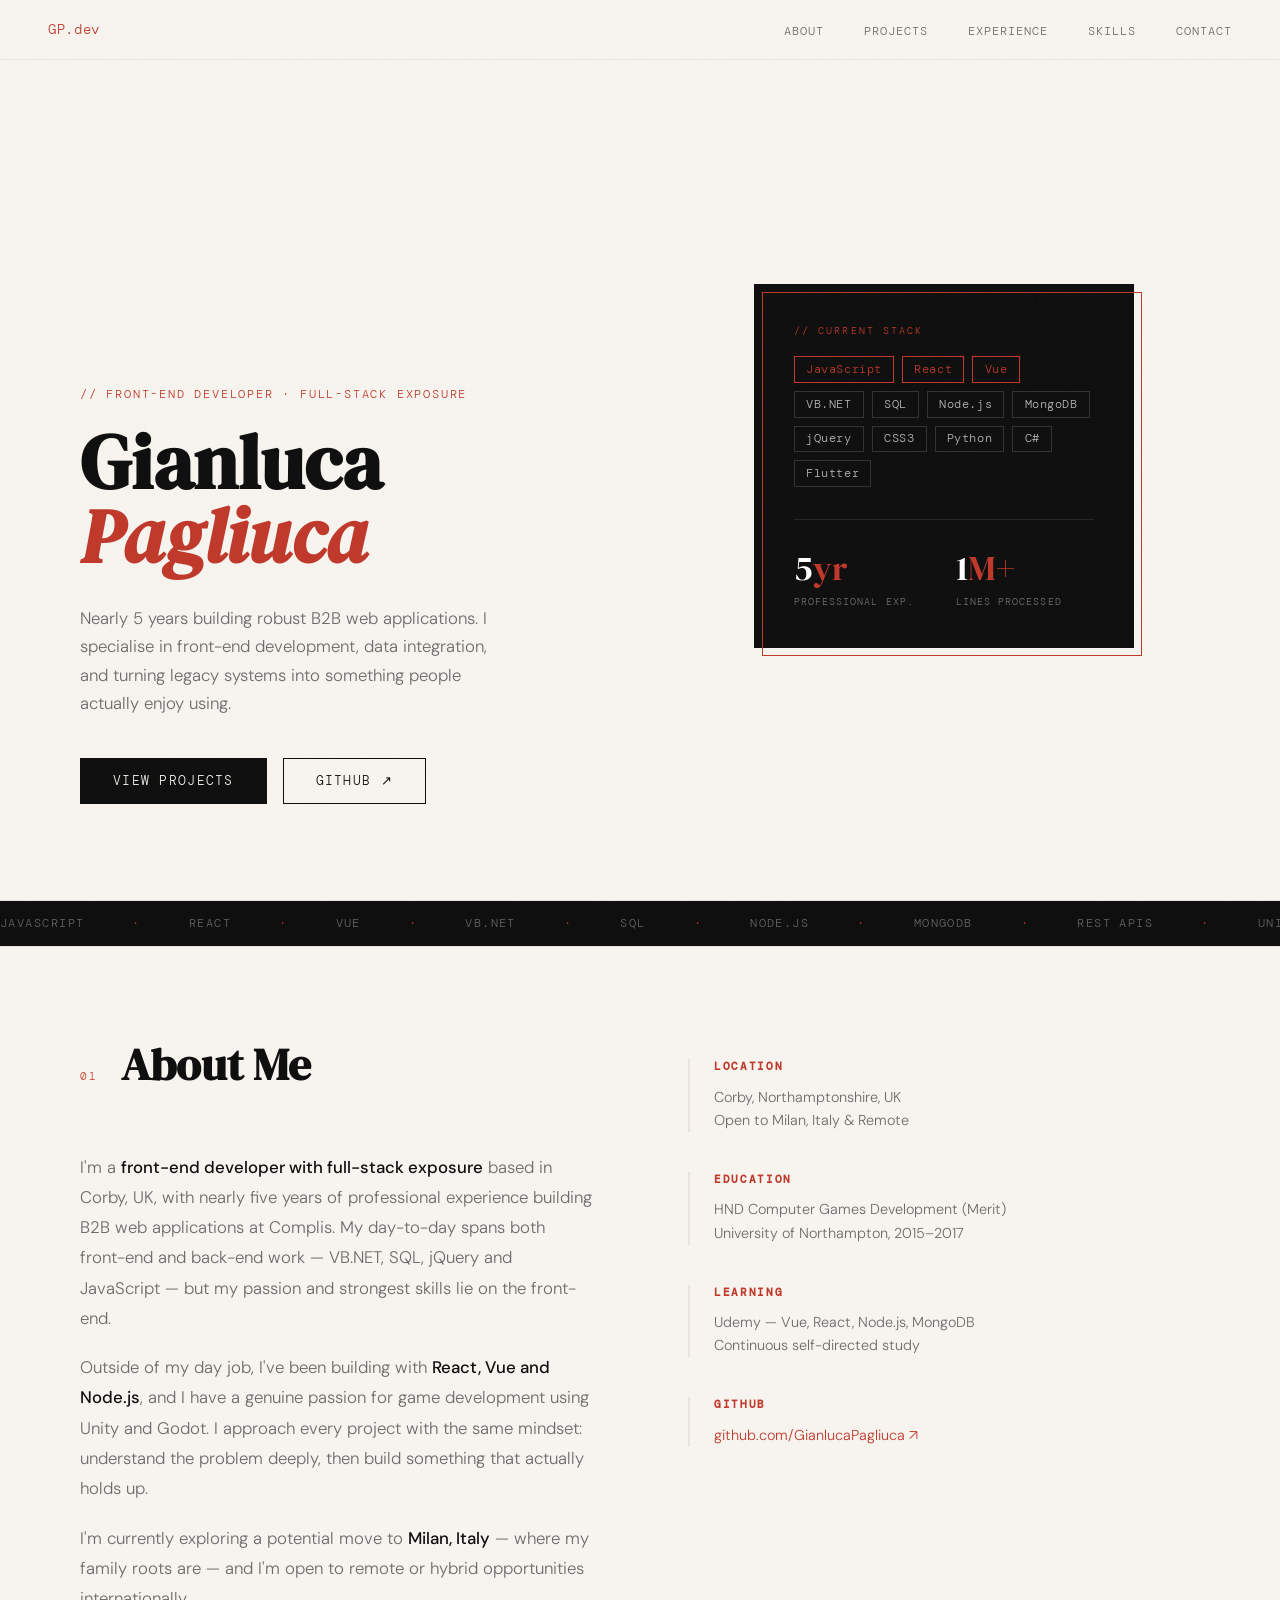
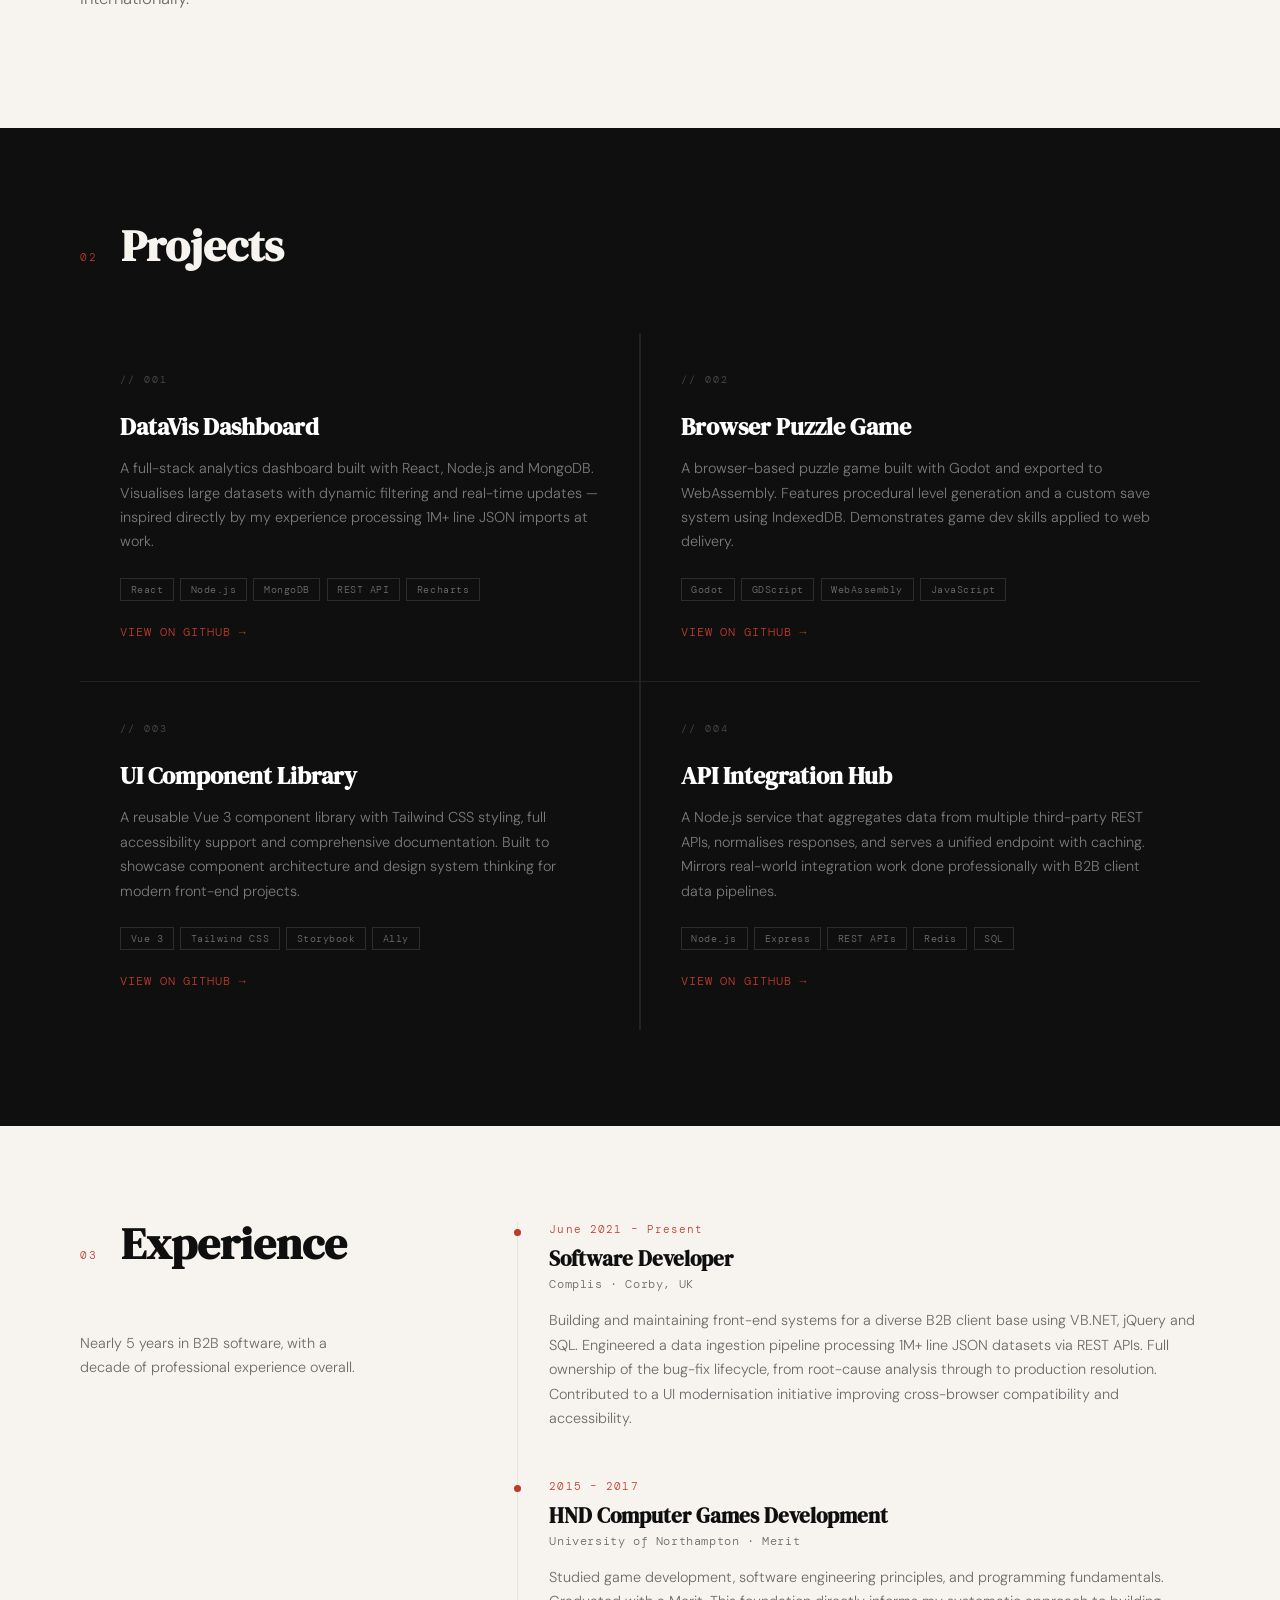
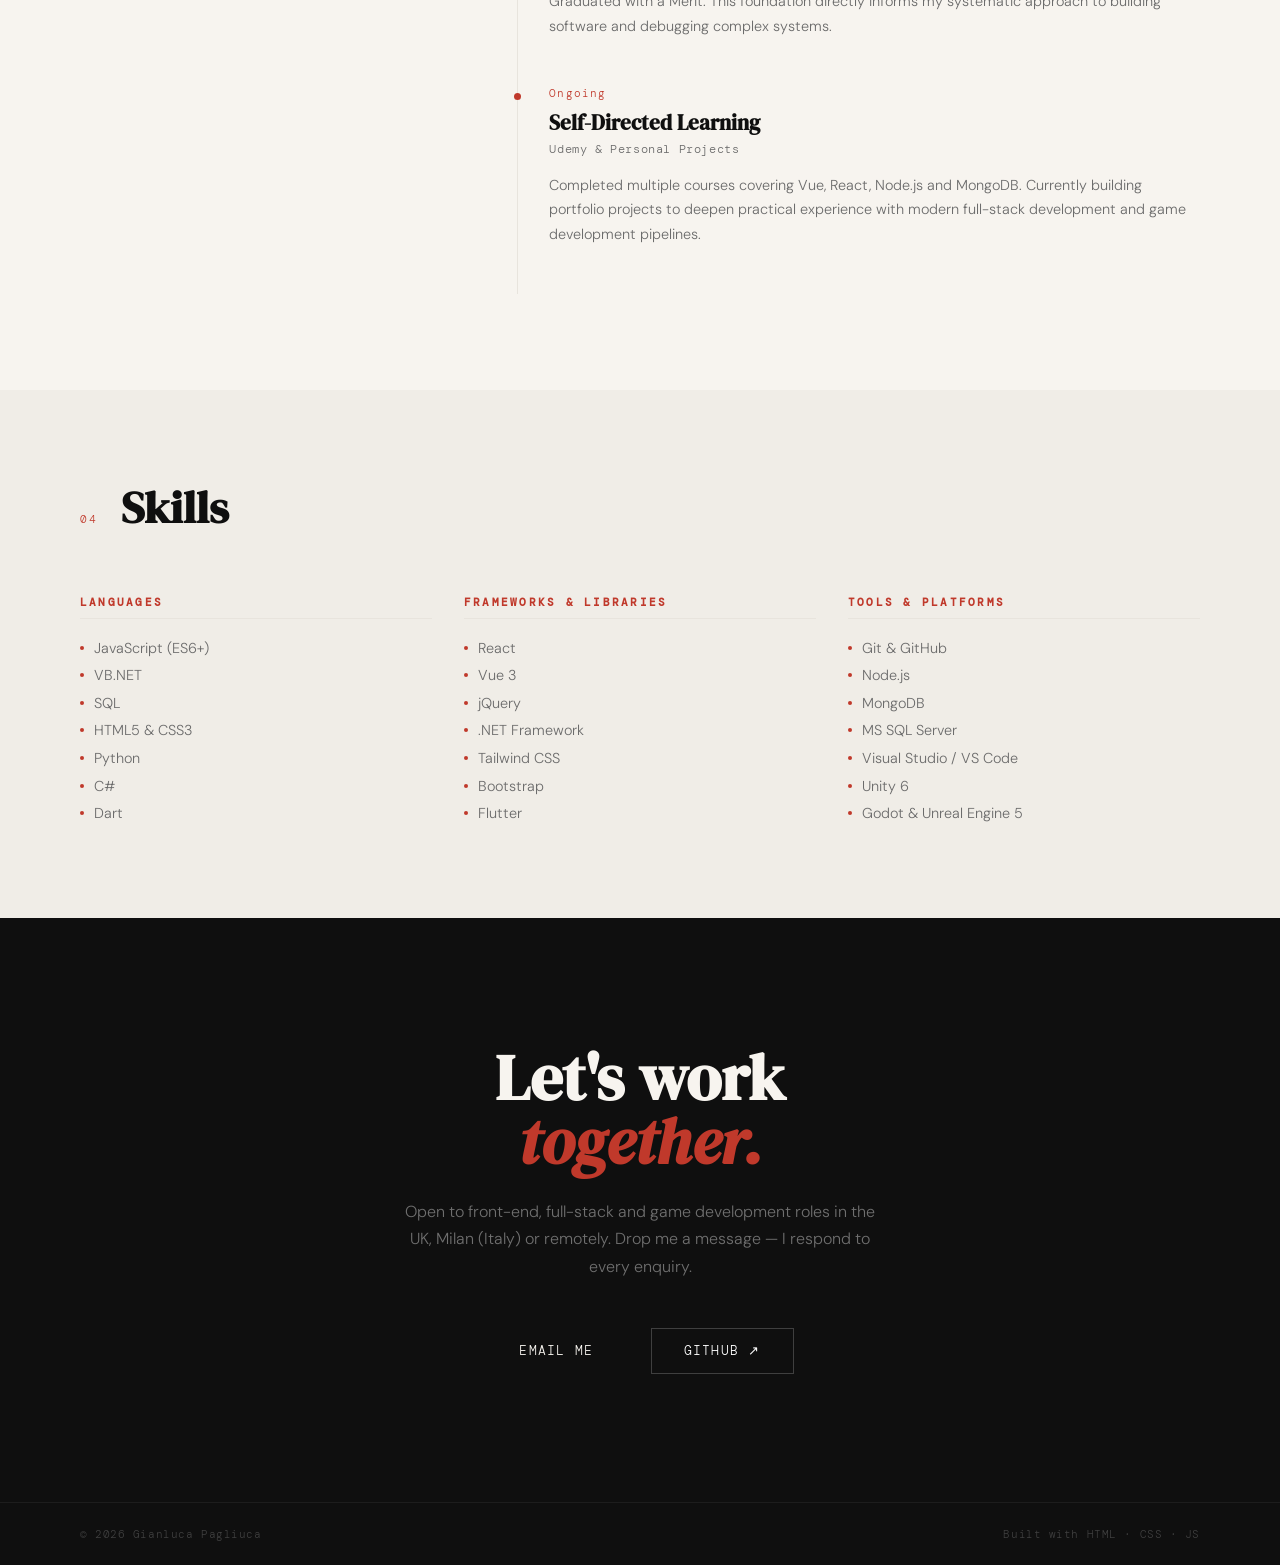
==== index.html @ 36470513 "Rename portfolio gianluca.html to index.html" ====
<!DOCTYPE html>
<html lang="en">
<head>
<meta charset="UTF-8" />
<meta name="viewport" content="width=device-width, initial-scale=1.0" />
<title>Gianluca Pagliuca — Software Developer</title>
<link href="https://fonts.googleapis.com/css2?family=DM+Serif+Display:ital@0;1&family=DM+Mono:wght@300;400;500&family=DM+Sans:wght@300;400;500;600&display=swap" rel="stylesheet" />
<style>
  *, *::before, *::after { box-sizing: border-box; margin: 0; padding: 0; }

  :root {
    --ink: #0f0f0f;
    --paper: #f7f4ef;
    --accent: #c0392b;
    --accent2: #1B4F8A;
    --mid: #6b6b6b;
    --light: #e8e4dd;
    --mono: 'DM Mono', monospace;
    --serif: 'DM Serif Display', serif;
    --sans: 'DM Sans', sans-serif;
  }

  html { scroll-behavior: smooth; }

  body {
    background: var(--paper);
    color: var(--ink);
    font-family: var(--sans);
    font-weight: 300;
    overflow-x: hidden;
  }

  /* ── NOISE TEXTURE ─────── */
  body::before {
    content: '';
    position: fixed;
    inset: 0;
    background-image: url("data:image/svg+xml,%3Csvg viewBox='0 0 200 200' xmlns='http://www.w3.org/2000/svg'%3E%3Cfilter id='n'%3E%3CfeTurbulence type='fractalNoise' baseFrequency='0.9' numOctaves='4' stitchTiles='stitch'/%3E%3C/filter%3E%3Crect width='100%25' height='100%25' filter='url(%23n)' opacity='0.04'/%3E%3C/svg%3E");
    pointer-events: none;
    z-index: 1000;
    opacity: 0.4;
  }

  /* ── NAV ───────────────── */
  nav {
    position: fixed;
    top: 0; left: 0; right: 0;
    z-index: 100;
    display: flex;
    justify-content: space-between;
    align-items: center;
    padding: 1.2rem 3rem;
    background: rgba(247, 244, 239, 0.85);
    backdrop-filter: blur(12px);
    border-bottom: 1px solid var(--light);
  }

  .nav-logo {
    font-family: var(--mono);
    font-size: 0.85rem;
    color: var(--accent);
    letter-spacing: 0.05em;
  }

  .nav-links {
    display: flex;
    gap: 2.5rem;
    list-style: none;
  }

  .nav-links a {
    font-family: var(--mono);
    font-size: 0.78rem;
    color: var(--mid);
    text-decoration: none;
    letter-spacing: 0.08em;
    text-transform: uppercase;
    transition: color 0.2s;
  }

  .nav-links a:hover { color: var(--ink); }

  /* ── HERO ──────────────── */
  #hero {
    min-height: 100vh;
    display: grid;
    grid-template-columns: 1fr 1fr;
    padding: 0;
    position: relative;
    overflow: hidden;
  }

  .hero-left {
    display: flex;
    flex-direction: column;
    justify-content: flex-end;
    padding: 8rem 4rem 6rem 5rem;
    position: relative;
  }

  .hero-tag {
    font-family: var(--mono);
    font-size: 0.75rem;
    color: var(--accent);
    letter-spacing: 0.15em;
    text-transform: uppercase;
    margin-bottom: 1.5rem;
    opacity: 0;
    animation: fadeUp 0.6s 0.2s forwards;
  }

  .hero-name {
    font-family: var(--serif);
    font-size: clamp(3.5rem, 6vw, 6rem);
    line-height: 0.95;
    margin-bottom: 2rem;
    opacity: 0;
    animation: fadeUp 0.6s 0.35s forwards;
  }

  .hero-name em {
    font-style: italic;
    color: var(--accent);
  }

  .hero-desc {
    font-size: 1.05rem;
    line-height: 1.7;
    color: var(--mid);
    max-width: 38ch;
    margin-bottom: 2.5rem;
    opacity: 0;
    animation: fadeUp 0.6s 0.5s forwards;
  }

  .hero-cta {
    display: flex;
    gap: 1rem;
    opacity: 0;
    animation: fadeUp 0.6s 0.65s forwards;
  }

  .btn {
    font-family: var(--mono);
    font-size: 0.8rem;
    letter-spacing: 0.1em;
    text-transform: uppercase;
    padding: 0.85rem 2rem;
    text-decoration: none;
    transition: all 0.2s;
    border: 1px solid currentColor;
  }

  .btn-primary {
    background: var(--ink);
    color: var(--paper);
    border-color: var(--ink);
  }

  .btn-primary:hover {
    background: var(--accent);
    border-color: var(--accent);
  }

  .btn-ghost {
    background: transparent;
    color: var(--ink);
  }

  .btn-ghost:hover {
    background: var(--ink);
    color: var(--paper);
  }

  .hero-right {
    display: flex;
    align-items: center;
    justify-content: center;
    padding: 8rem 4rem 6rem 2rem;
    position: relative;
  }

  .hero-card {
    background: var(--ink);
    color: var(--paper);
    padding: 2.5rem;
    width: 100%;
    max-width: 380px;
    position: relative;
    opacity: 0;
    animation: fadeUp 0.7s 0.8s forwards;
  }

  .hero-card::before {
    content: '';
    position: absolute;
    top: 8px; left: 8px;
    right: -8px; bottom: -8px;
    border: 1px solid var(--accent);
    z-index: -1;
  }

  .card-label {
    font-family: var(--mono);
    font-size: 0.65rem;
    letter-spacing: 0.2em;
    color: var(--accent);
    text-transform: uppercase;
    margin-bottom: 1.2rem;
  }

  .stack-list {
    list-style: none;
    display: flex;
    flex-wrap: wrap;
    gap: 0.5rem;
    margin-bottom: 2rem;
  }

  .stack-list li {
    font-family: var(--mono);
    font-size: 0.72rem;
    padding: 0.3rem 0.7rem;
    border: 1px solid rgba(255,255,255,0.15);
    color: rgba(255,255,255,0.7);
    letter-spacing: 0.05em;
  }

  .stack-list li.highlight {
    border-color: var(--accent);
    color: var(--accent);
  }

  .stat-row {
    display: grid;
    grid-template-columns: 1fr 1fr;
    gap: 1.5rem;
    border-top: 1px solid rgba(255,255,255,0.1);
    padding-top: 1.5rem;
  }

  .stat-val {
    font-family: var(--serif);
    font-size: 2.2rem;
    color: #fff;
  }

  .stat-label {
    font-family: var(--mono);
    font-size: 0.65rem;
    color: rgba(255,255,255,0.4);
    letter-spacing: 0.1em;
    text-transform: uppercase;
    margin-top: 0.2rem;
  }

  /* ── MARQUEE ───────────── */
  .marquee-wrap {
    overflow: hidden;
    border-top: 1px solid var(--light);
    border-bottom: 1px solid var(--light);
    padding: 0.9rem 0;
    background: var(--ink);
  }

  .marquee-track {
    display: flex;
    gap: 3rem;
    white-space: nowrap;
    animation: marquee 22s linear infinite;
  }

  .marquee-track span {
    font-family: var(--mono);
    font-size: 0.75rem;
    color: rgba(255,255,255,0.35);
    letter-spacing: 0.12em;
    text-transform: uppercase;
    flex-shrink: 0;
  }

  .marquee-track span.accent { color: var(--accent); }

  @keyframes marquee {
    from { transform: translateX(0); }
    to { transform: translateX(-50%); }
  }

  /* ── SECTION STYLES ────── */
  section { padding: 6rem 5rem; }

  .section-header {
    display: flex;
    align-items: baseline;
    gap: 1.5rem;
    margin-bottom: 4rem;
  }

  .section-num {
    font-family: var(--mono);
    font-size: 0.7rem;
    color: var(--accent);
    letter-spacing: 0.15em;
  }

  .section-title {
    font-family: var(--serif);
    font-size: clamp(2rem, 3.5vw, 3rem);
    line-height: 1;
  }

  /* ── ABOUT ─────────────── */
  #about {
    display: grid;
    grid-template-columns: 1fr 1fr;
    gap: 6rem;
    align-items: start;
  }

  .about-text p {
    font-size: 1.05rem;
    line-height: 1.8;
    color: var(--mid);
    margin-bottom: 1.2rem;
  }

  .about-text p strong { color: var(--ink); font-weight: 500; }

  .about-aside {
    padding-top: 1rem;
  }

  .aside-block {
    border-left: 2px solid var(--light);
    padding-left: 1.5rem;
    margin-bottom: 2.5rem;
  }

  .aside-block h4 {
    font-family: var(--mono);
    font-size: 0.7rem;
    letter-spacing: 0.15em;
    text-transform: uppercase;
    color: var(--accent);
    margin-bottom: 0.8rem;
  }

  .aside-block p {
    font-size: 0.9rem;
    line-height: 1.6;
    color: var(--mid);
  }

  /* ── PROJECTS ──────────── */
  #projects { background: var(--ink); color: var(--paper); }
  #projects .section-title { color: var(--paper); }
  #projects .section-num { color: var(--accent); }

  .projects-grid {
    display: grid;
    grid-template-columns: repeat(2, 1fr);
    gap: 1.5px;
    background: rgba(255,255,255,0.08);
  }

  .project-card {
    background: var(--ink);
    padding: 2.5rem;
    position: relative;
    overflow: hidden;
    cursor: default;
    transition: background 0.3s;
  }

  .project-card:hover { background: #1a1a1a; }

  .project-card::after {
    content: '';
    position: absolute;
    bottom: 0; left: 0;
    height: 2px;
    width: 0;
    background: var(--accent);
    transition: width 0.4s ease;
  }

  .project-card:hover::after { width: 100%; }

  .project-num {
    font-family: var(--mono);
    font-size: 0.65rem;
    color: rgba(255,255,255,0.25);
    letter-spacing: 0.2em;
    margin-bottom: 1.5rem;
  }

  .project-title {
    font-family: var(--serif);
    font-size: 1.5rem;
    margin-bottom: 0.8rem;
    color: #fff;
  }

  .project-desc {
    font-size: 0.9rem;
    line-height: 1.7;
    color: rgba(255,255,255,0.45);
    margin-bottom: 1.5rem;
  }

  .project-tags {
    display: flex;
    flex-wrap: wrap;
    gap: 0.4rem;
  }

  .project-tags span {
    font-family: var(--mono);
    font-size: 0.65rem;
    padding: 0.25rem 0.6rem;
    border: 1px solid rgba(255,255,255,0.12);
    color: rgba(255,255,255,0.4);
    letter-spacing: 0.05em;
  }

  .project-link {
    display: inline-flex;
    align-items: center;
    gap: 0.5rem;
    margin-top: 1.5rem;
    font-family: var(--mono);
    font-size: 0.72rem;
    color: var(--accent);
    text-decoration: none;
    letter-spacing: 0.08em;
    text-transform: uppercase;
    transition: gap 0.2s;
  }

  .project-link:hover { gap: 0.8rem; }

  /* ── EXPERIENCE ────────── */
  #experience {
    display: grid;
    grid-template-columns: 1fr 2fr;
    gap: 6rem;
  }

  .exp-sticky { position: sticky; top: 7rem; height: fit-content; }

  .timeline { position: relative; }

  .timeline::before {
    content: '';
    position: absolute;
    left: 0; top: 0; bottom: 0;
    width: 1px;
    background: var(--light);
  }

  .timeline-item {
    padding-left: 2rem;
    padding-bottom: 3rem;
    position: relative;
  }

  .timeline-item::before {
    content: '';
    position: absolute;
    left: -3px; top: 0.4rem;
    width: 7px; height: 7px;
    background: var(--accent);
    border-radius: 50%;
  }

  .tl-date {
    font-family: var(--mono);
    font-size: 0.7rem;
    color: var(--accent);
    letter-spacing: 0.1em;
    margin-bottom: 0.5rem;
  }

  .tl-role {
    font-family: var(--serif);
    font-size: 1.3rem;
    margin-bottom: 0.2rem;
  }

  .tl-company {
    font-family: var(--mono);
    font-size: 0.75rem;
    color: var(--mid);
    margin-bottom: 1rem;
    letter-spacing: 0.05em;
  }

  .tl-desc {
    font-size: 0.9rem;
    line-height: 1.7;
    color: var(--mid);
  }

  /* ── SKILLS ────────────── */
  #skills {
    background: #f0ede7;
  }

  .skills-grid {
    display: grid;
    grid-template-columns: repeat(3, 1fr);
    gap: 2rem;
  }

  .skill-group h3 {
    font-family: var(--mono);
    font-size: 0.7rem;
    letter-spacing: 0.2em;
    text-transform: uppercase;
    color: var(--accent);
    margin-bottom: 1.2rem;
    padding-bottom: 0.6rem;
    border-bottom: 1px solid var(--light);
  }

  .skill-items {
    display: flex;
    flex-direction: column;
    gap: 0.6rem;
  }

  .skill-item {
    font-size: 0.9rem;
    color: var(--mid);
    display: flex;
    align-items: center;
    gap: 0.6rem;
  }

  .skill-item::before {
    content: '';
    width: 4px; height: 4px;
    background: var(--accent);
    border-radius: 50%;
    flex-shrink: 0;
  }

  /* ── CONTACT ───────────── */
  #contact {
    background: var(--ink);
    color: var(--paper);
    text-align: center;
    padding: 8rem 5rem;
  }

  #contact .section-title { color: var(--paper); font-size: clamp(2.5rem, 5vw, 4.5rem); margin-bottom: 1.5rem; }

  .contact-sub {
    font-size: 1rem;
    color: rgba(255,255,255,0.4);
    margin-bottom: 3rem;
    max-width: 45ch;
    margin-left: auto;
    margin-right: auto;
    line-height: 1.7;
  }

  .contact-links {
    display: flex;
    justify-content: center;
    gap: 1.5rem;
    flex-wrap: wrap;
  }

  /* ── FOOTER ────────────── */
  footer {
    background: var(--ink);
    border-top: 1px solid rgba(255,255,255,0.06);
    padding: 1.5rem 5rem;
    display: flex;
    justify-content: space-between;
    align-items: center;
  }

  footer p {
    font-family: var(--mono);
    font-size: 0.7rem;
    color: rgba(255,255,255,0.2);
    letter-spacing: 0.05em;
  }

  /* ── ANIMATIONS ────────── */
  @keyframes fadeUp {
    from { opacity: 0; transform: translateY(20px); }
    to { opacity: 1; transform: translateY(0); }
  }

  .reveal {
    opacity: 0;
    transform: translateY(24px);
    transition: opacity 0.6s ease, transform 0.6s ease;
  }

  .reveal.visible {
    opacity: 1;
    transform: translateY(0);
  }

  /* ── RESPONSIVE ────────── */
  @media (max-width: 900px) {
    nav { padding: 1rem 1.5rem; }
    .nav-links { gap: 1.2rem; }
    #hero { grid-template-columns: 1fr; min-height: auto; }
    .hero-left { padding: 7rem 2rem 3rem; }
    .hero-right { padding: 2rem; }
    section { padding: 4rem 2rem; }
    #about { grid-template-columns: 1fr; gap: 3rem; }
    .projects-grid { grid-template-columns: 1fr; }
    #experience { grid-template-columns: 1fr; gap: 3rem; }
    .skills-grid { grid-template-columns: 1fr 1fr; }
    footer { flex-direction: column; gap: 0.5rem; text-align: center; }
  }
</style>
</head>
<body>

<!-- NAV -->
<nav>
  <div class="nav-logo">GP.dev</div>
  <ul class="nav-links">
    <li><a href="#about">About</a></li>
    <li><a href="#projects">Projects</a></li>
    <li><a href="#experience">Experience</a></li>
    <li><a href="#skills">Skills</a></li>
    <li><a href="#contact">Contact</a></li>
  </ul>
</nav>

<!-- HERO -->
<section id="hero">
  <div class="hero-left">
    <p class="hero-tag">// Front-End Developer · Full-Stack Exposure</p>
    <h1 class="hero-name">Gianluca<br/><em>Pagliuca</em></h1>
    <p class="hero-desc">
      Nearly 5 years building robust B2B web applications. I specialise in front-end development,
      data integration, and turning legacy systems into something people actually enjoy using.
    </p>
    <div class="hero-cta">
      <a href="#projects" class="btn btn-primary">View Projects</a>
      <a href="https://github.com/GianlucaPagliuca" target="_blank" class="btn btn-ghost">GitHub ↗</a>
    </div>
  </div>
  <div class="hero-right">
    <div class="hero-card">
      <p class="card-label">// Current Stack</p>
      <ul class="stack-list">
        <li class="highlight">JavaScript</li>
        <li class="highlight">React</li>
        <li class="highlight">Vue</li>
        <li>VB.NET</li>
        <li>SQL</li>
        <li>Node.js</li>
        <li>MongoDB</li>
        <li>jQuery</li>
        <li>CSS3</li>
        <li>Python</li>
        <li>C#</li>
        <li>Flutter</li>
      </ul>
      <div class="stat-row">
        <div>
          <div class="stat-val">5<span style="color:var(--accent)">yr</span></div>
          <div class="stat-label">Professional Exp.</div>
        </div>
        <div>
          <div class="stat-val">1<span style="color:var(--accent)">M+</span></div>
          <div class="stat-label">Lines Processed</div>
        </div>
      </div>
    </div>
  </div>
</section>

<!-- MARQUEE -->
<div class="marquee-wrap">
  <div class="marquee-track">
    <span>JavaScript</span><span class="accent">·</span>
    <span>React</span><span class="accent">·</span>
    <span>Vue</span><span class="accent">·</span>
    <span>VB.NET</span><span class="accent">·</span>
    <span>SQL</span><span class="accent">·</span>
    <span>Node.js</span><span class="accent">·</span>
    <span>MongoDB</span><span class="accent">·</span>
    <span>REST APIs</span><span class="accent">·</span>
    <span>Unity 6</span><span class="accent">·</span>
    <span>Godot</span><span class="accent">·</span>
    <span>Flutter</span><span class="accent">·</span>
    <span>Tailwind CSS</span><span class="accent">·</span>
    <span>Git</span><span class="accent">·</span>
    <span>Python</span><span class="accent">·</span>
    <!-- duplicate for seamless loop -->
    <span>JavaScript</span><span class="accent">·</span>
    <span>React</span><span class="accent">·</span>
    <span>Vue</span><span class="accent">·</span>
    <span>VB.NET</span><span class="accent">·</span>
    <span>SQL</span><span class="accent">·</span>
    <span>Node.js</span><span class="accent">·</span>
    <span>MongoDB</span><span class="accent">·</span>
    <span>REST APIs</span><span class="accent">·</span>
    <span>Unity 6</span><span class="accent">·</span>
    <span>Godot</span><span class="accent">·</span>
    <span>Flutter</span><span class="accent">·</span>
    <span>Tailwind CSS</span><span class="accent">·</span>
    <span>Git</span><span class="accent">·</span>
    <span>Python</span><span class="accent">·</span>
  </div>
</div>

<!-- ABOUT -->
<section id="about">
  <div class="about-text reveal">
    <div class="section-header">
      <span class="section-num">01</span>
      <h2 class="section-title">About Me</h2>
    </div>
    <p>
      I'm a <strong>front-end developer with full-stack exposure</strong> based in Corby, UK, with nearly five years of professional experience building B2B web applications at Complis. My day-to-day spans both front-end and back-end work — VB.NET, SQL, jQuery and JavaScript — but my passion and strongest skills lie on the front-end.
    </p>
    <p>
      Outside of my day job, I've been building with <strong>React, Vue and Node.js</strong>, and I have a genuine passion for game development using Unity and Godot. I approach every project with the same mindset: understand the problem deeply, then build something that actually holds up.
    </p>
    <p>
      I'm currently exploring a potential move to <strong>Milan, Italy</strong> — where my family roots are — and I'm open to remote or hybrid opportunities internationally.
    </p>
  </div>
  <div class="about-aside reveal">
    <div class="aside-block">
      <h4>Location</h4>
      <p>Corby, Northamptonshire, UK<br/>Open to Milan, Italy &amp; Remote</p>
    </div>
    <div class="aside-block">
      <h4>Education</h4>
      <p>HND Computer Games Development (Merit)<br/>University of Northampton, 2015–2017</p>
    </div>
    <div class="aside-block">
      <h4>Learning</h4>
      <p>Udemy — Vue, React, Node.js, MongoDB<br/>Continuous self-directed study</p>
    </div>
    <div class="aside-block">
      <h4>GitHub</h4>
      <p><a href="https://github.com/GianlucaPagliuca" target="_blank" style="color:var(--accent);text-decoration:none;">github.com/GianlucaPagliuca ↗</a></p>
    </div>
  </div>
</section>

<!-- PROJECTS -->
<section id="projects">
  <div class="section-header reveal">
    <span class="section-num">02</span>
    <h2 class="section-title">Projects</h2>
  </div>
  <div class="projects-grid">

    <div class="project-card reveal">
      <p class="project-num">// 001</p>
      <h3 class="project-title">DataVis Dashboard</h3>
      <p class="project-desc">
        A full-stack analytics dashboard built with React, Node.js and MongoDB. Visualises
        large datasets with dynamic filtering and real-time updates — inspired directly by
        my experience processing 1M+ line JSON imports at work.
      </p>
      <div class="project-tags">
        <span>React</span><span>Node.js</span><span>MongoDB</span><span>REST API</span><span>Recharts</span>
      </div>
      <a href="https://github.com/GianlucaPagliuca" class="project-link" target="_blank">View on GitHub →</a>
    </div>

    <div class="project-card reveal">
      <p class="project-num">// 002</p>
      <h3 class="project-title">Browser Puzzle Game</h3>
      <p class="project-desc">
        A browser-based puzzle game built with Godot and exported to WebAssembly.
        Features procedural level generation and a custom save system using IndexedDB.
        Demonstrates game dev skills applied to web delivery.
      </p>
      <div class="project-tags">
        <span>Godot</span><span>GDScript</span><span>WebAssembly</span><span>JavaScript</span>
      </div>
      <a href="https://github.com/GianlucaPagliuca" class="project-link" target="_blank">View on GitHub →</a>
    </div>

    <div class="project-card reveal">
      <p class="project-num">// 003</p>
      <h3 class="project-title">UI Component Library</h3>
      <p class="project-desc">
        A reusable Vue 3 component library with Tailwind CSS styling, full accessibility
        support and comprehensive documentation. Built to showcase component architecture
        and design system thinking for modern front-end projects.
      </p>
      <div class="project-tags">
        <span>Vue 3</span><span>Tailwind CSS</span><span>Storybook</span><span>A11y</span>
      </div>
      <a href="https://github.com/GianlucaPagliuca" class="project-link" target="_blank">View on GitHub →</a>
    </div>

    <div class="project-card reveal">
      <p class="project-num">// 004</p>
      <h3 class="project-title">API Integration Hub</h3>
      <p class="project-desc">
        A Node.js service that aggregates data from multiple third-party REST APIs,
        normalises responses, and serves a unified endpoint with caching. Mirrors
        real-world integration work done professionally with B2B client data pipelines.
      </p>
      <div class="project-tags">
        <span>Node.js</span><span>Express</span><span>REST APIs</span><span>Redis</span><span>SQL</span>
      </div>
      <a href="https://github.com/GianlucaPagliuca" class="project-link" target="_blank">View on GitHub →</a>
    </div>

  </div>
</section>

<!-- EXPERIENCE -->
<section id="experience">
  <div class="exp-sticky reveal">
    <div class="section-header">
      <span class="section-num">03</span>
      <h2 class="section-title">Experience</h2>
    </div>
    <p style="font-size:0.9rem;color:var(--mid);line-height:1.7;max-width:28ch;">
      Nearly 5 years in B2B software, with a decade of professional experience overall.
    </p>
  </div>
  <div class="timeline reveal">

    <div class="timeline-item">
      <p class="tl-date">June 2021 – Present</p>
      <h3 class="tl-role">Software Developer</h3>
      <p class="tl-company">Complis · Corby, UK</p>
      <p class="tl-desc">
        Building and maintaining front-end systems for a diverse B2B client base using VB.NET, jQuery and SQL. Engineered a data ingestion pipeline processing 1M+ line JSON datasets via REST APIs. Full ownership of the bug-fix lifecycle, from root-cause analysis through to production resolution. Contributed to a UI modernisation initiative improving cross-browser compatibility and accessibility.
      </p>
    </div>

    <div class="timeline-item">
      <p class="tl-date">2015 – 2017</p>
      <h3 class="tl-role">HND Computer Games Development</h3>
      <p class="tl-company">University of Northampton · Merit</p>
      <p class="tl-desc">
        Studied game development, software engineering principles, and programming fundamentals. Graduated with a Merit. This foundation directly informs my systematic approach to building software and debugging complex systems.
      </p>
    </div>

    <div class="timeline-item">
      <p class="tl-date">Ongoing</p>
      <h3 class="tl-role">Self-Directed Learning</h3>
      <p class="tl-company">Udemy &amp; Personal Projects</p>
      <p class="tl-desc">
        Completed multiple courses covering Vue, React, Node.js and MongoDB. Currently building portfolio projects to deepen practical experience with modern full-stack development and game development pipelines.
      </p>
    </div>

  </div>
</section>

<!-- SKILLS -->
<section id="skills">
  <div class="section-header reveal">
    <span class="section-num">04</span>
    <h2 class="section-title">Skills</h2>
  </div>
  <div class="skills-grid">
    <div class="skill-group reveal">
      <h3>Languages</h3>
      <div class="skill-items">
        <div class="skill-item">JavaScript (ES6+)</div>
        <div class="skill-item">VB.NET</div>
        <div class="skill-item">SQL</div>
        <div class="skill-item">HTML5 &amp; CSS3</div>
        <div class="skill-item">Python</div>
        <div class="skill-item">C#</div>
        <div class="skill-item">Dart</div>
      </div>
    </div>
    <div class="skill-group reveal">
      <h3>Frameworks &amp; Libraries</h3>
      <div class="skill-items">
        <div class="skill-item">React</div>
        <div class="skill-item">Vue 3</div>
        <div class="skill-item">jQuery</div>
        <div class="skill-item">.NET Framework</div>
        <div class="skill-item">Tailwind CSS</div>
        <div class="skill-item">Bootstrap</div>
        <div class="skill-item">Flutter</div>
      </div>
    </div>
    <div class="skill-group reveal">
      <h3>Tools &amp; Platforms</h3>
      <div class="skill-items">
        <div class="skill-item">Git &amp; GitHub</div>
        <div class="skill-item">Node.js</div>
        <div class="skill-item">MongoDB</div>
        <div class="skill-item">MS SQL Server</div>
        <div class="skill-item">Visual Studio / VS Code</div>
        <div class="skill-item">Unity 6</div>
        <div class="skill-item">Godot &amp; Unreal Engine 5</div>
      </div>
    </div>
  </div>
</section>

<!-- CONTACT -->
<section id="contact">
  <h2 class="section-title reveal">Let's work<br/><em style="font-family:var(--serif);font-style:italic;color:var(--accent)">together.</em></h2>
  <p class="contact-sub reveal">
    Open to front-end, full-stack and game development roles in the UK, Milan (Italy) or remotely.
    Drop me a message — I respond to every enquiry.
  </p>
  <div class="contact-links reveal">
    <a href="mailto:gianluca.pagliuca.93@gmail.com" class="btn btn-primary">Email Me</a>
    <a href="https://github.com/GianlucaPagliuca" target="_blank" class="btn" style="border-color:rgba(255,255,255,0.2);color:#fff;">GitHub ↗</a>
  </div>
</section>

<!-- FOOTER -->
<footer>
  <p>© 2026 Gianluca Pagliuca</p>
  <p>Built with HTML · CSS · JS</p>
</footer>

<script>
  // Scroll reveal
  const reveals = document.querySelectorAll('.reveal');
  const observer = new IntersectionObserver(
    entries => entries.forEach(e => { if (e.isIntersecting) { e.target.classList.add('visible'); } }),
    { threshold: 0.12, rootMargin: '0px 0px -40px 0px' }
  );
  reveals.forEach(el => observer.observe(el));
</script>
</body>
</html>
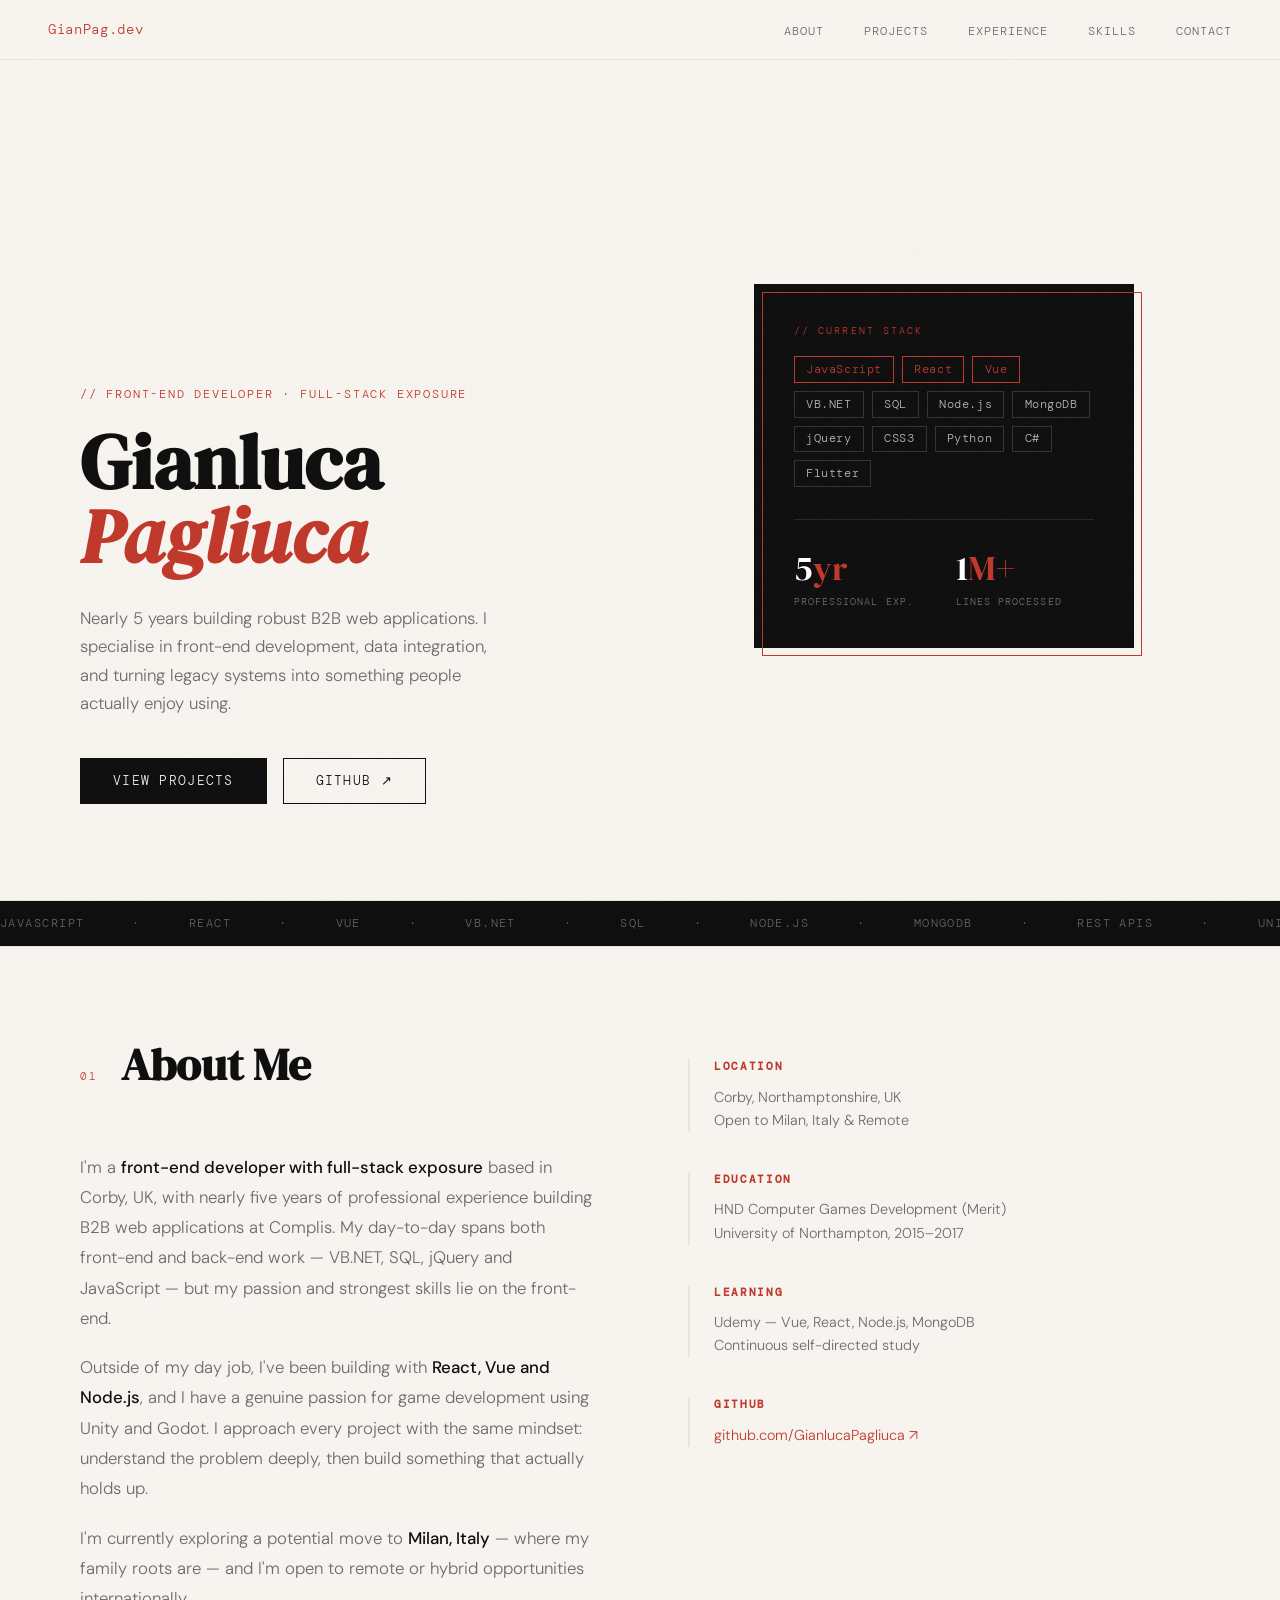
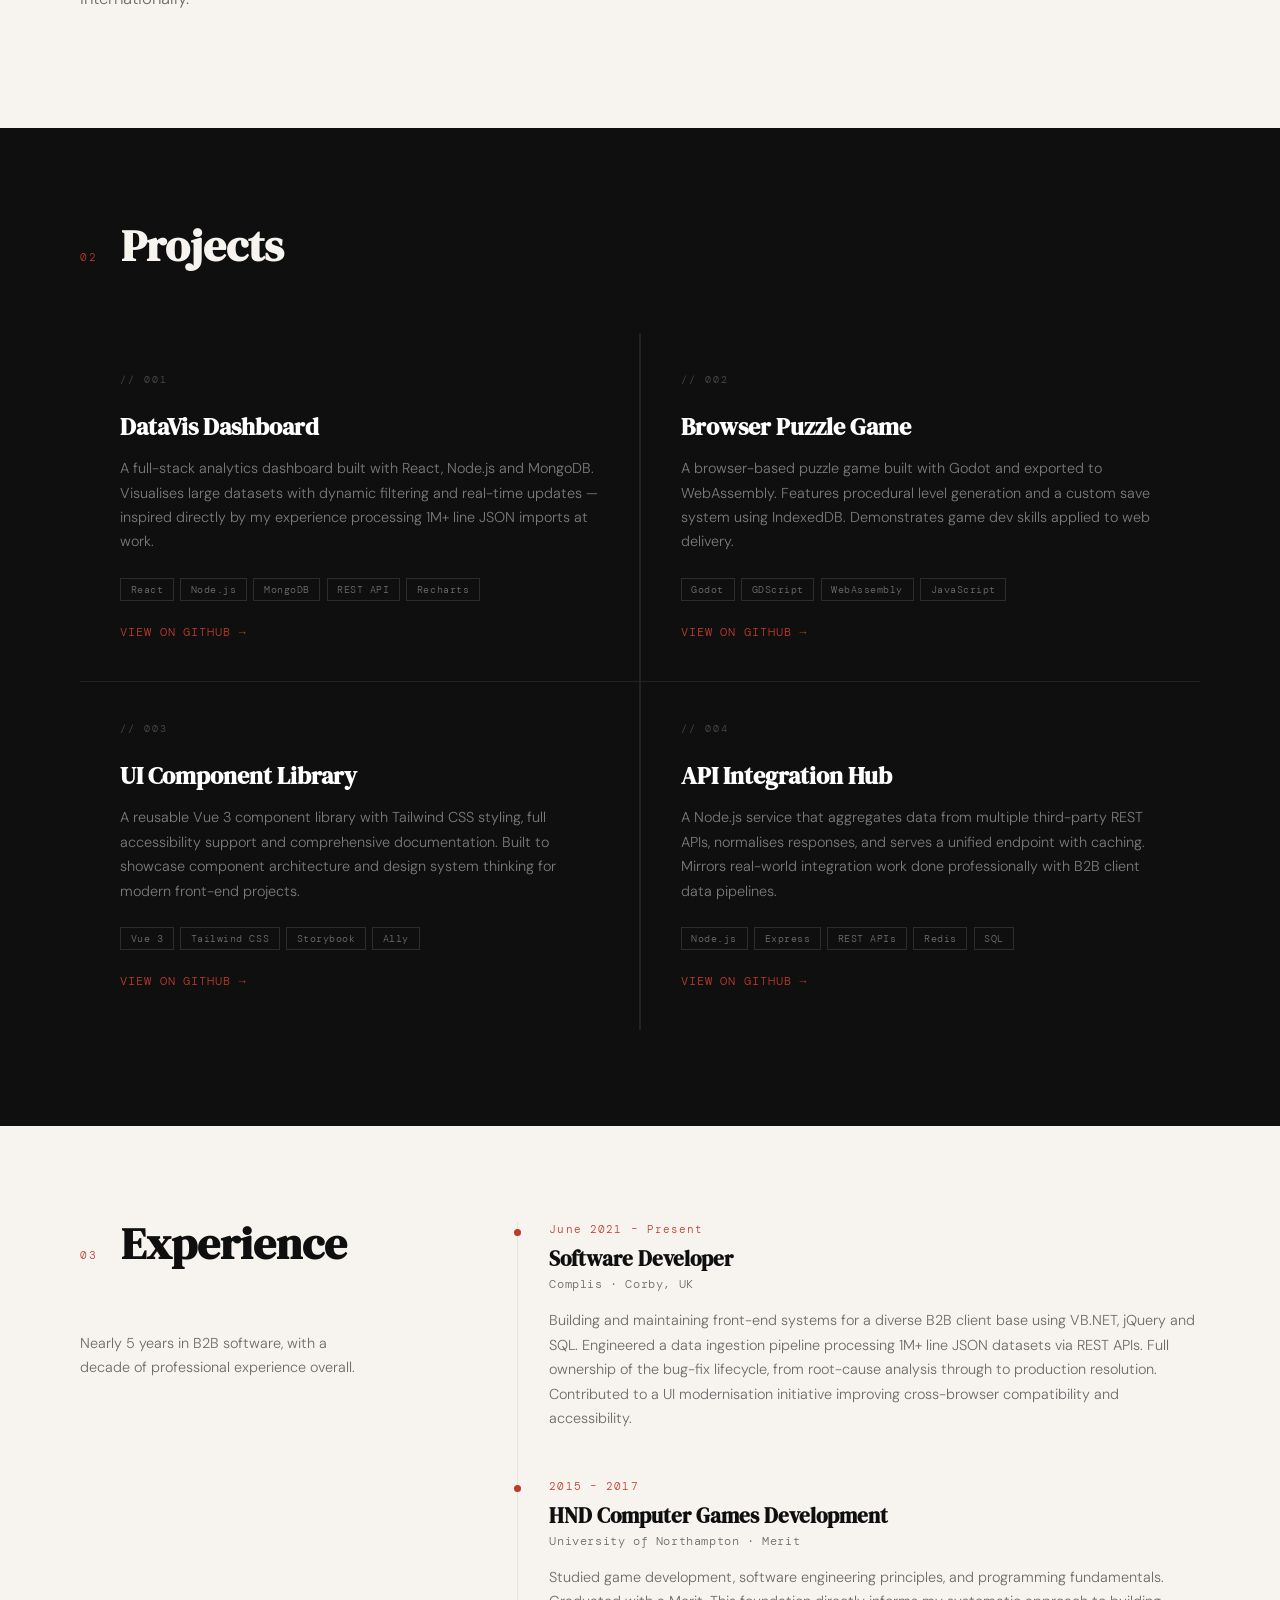
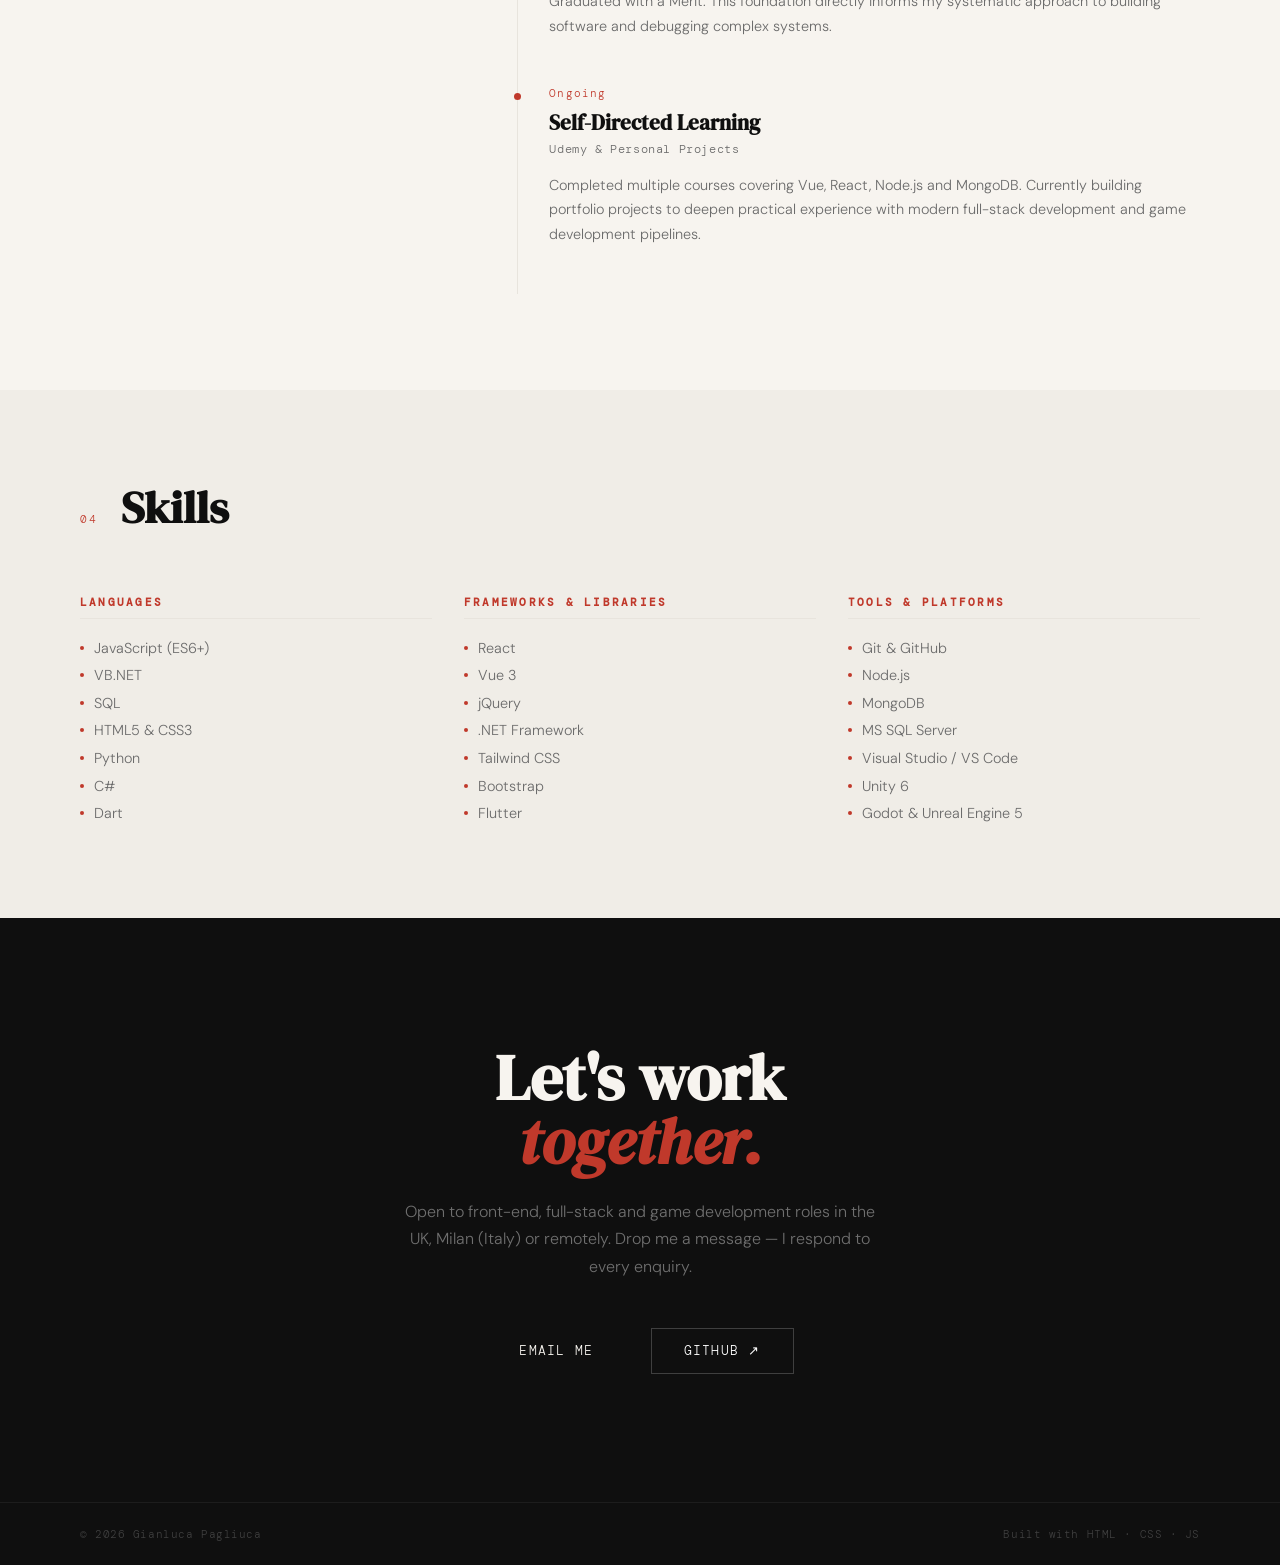
==== commit 420f54ea: "Code Cleanup" ====
--- a/index.html
+++ b/index.html
@@ -1,941 +1,318 @@
 <!DOCTYPE html>
 <html lang="en">
-<head>
-<meta charset="UTF-8" />
-<meta name="viewport" content="width=device-width, initial-scale=1.0" />
-<title>Gianluca Pagliuca — Software Developer</title>
-<link href="https://fonts.googleapis.com/css2?family=DM+Serif+Display:ital@0;1&family=DM+Mono:wght@300;400;500&family=DM+Sans:wght@300;400;500;600&display=swap" rel="stylesheet" />
-<style>
-  *, *::before, *::after { box-sizing: border-box; margin: 0; padding: 0; }
-
-  :root {
-    --ink: #0f0f0f;
-    --paper: #f7f4ef;
-    --accent: #c0392b;
-    --accent2: #1B4F8A;
-    --mid: #6b6b6b;
-    --light: #e8e4dd;
-    --mono: 'DM Mono', monospace;
-    --serif: 'DM Serif Display', serif;
-    --sans: 'DM Sans', sans-serif;
-  }
-
-  html { scroll-behavior: smooth; }
-
-  body {
-    background: var(--paper);
-    color: var(--ink);
-    font-family: var(--sans);
-    font-weight: 300;
-    overflow-x: hidden;
-  }
-
-  /* ── NOISE TEXTURE ─────── */
-  body::before {
-    content: '';
-    position: fixed;
-    inset: 0;
-    background-image: url("data:image/svg+xml,%3Csvg viewBox='0 0 200 200' xmlns='http://www.w3.org/2000/svg'%3E%3Cfilter id='n'%3E%3CfeTurbulence type='fractalNoise' baseFrequency='0.9' numOctaves='4' stitchTiles='stitch'/%3E%3C/filter%3E%3Crect width='100%25' height='100%25' filter='url(%23n)' opacity='0.04'/%3E%3C/svg%3E");
-    pointer-events: none;
-    z-index: 1000;
-    opacity: 0.4;
-  }
-
-  /* ── NAV ───────────────── */
-  nav {
-    position: fixed;
-    top: 0; left: 0; right: 0;
-    z-index: 100;
-    display: flex;
-    justify-content: space-between;
-    align-items: center;
-    padding: 1.2rem 3rem;
-    background: rgba(247, 244, 239, 0.85);
-    backdrop-filter: blur(12px);
-    border-bottom: 1px solid var(--light);
-  }
-
-  .nav-logo {
-    font-family: var(--mono);
-    font-size: 0.85rem;
-    color: var(--accent);
-    letter-spacing: 0.05em;
-  }
-
-  .nav-links {
-    display: flex;
-    gap: 2.5rem;
-    list-style: none;
-  }
-
-  .nav-links a {
-    font-family: var(--mono);
-    font-size: 0.78rem;
-    color: var(--mid);
-    text-decoration: none;
-    letter-spacing: 0.08em;
-    text-transform: uppercase;
-    transition: color 0.2s;
-  }
-
-  .nav-links a:hover { color: var(--ink); }
-
-  /* ── HERO ──────────────── */
-  #hero {
-    min-height: 100vh;
-    display: grid;
-    grid-template-columns: 1fr 1fr;
-    padding: 0;
-    position: relative;
-    overflow: hidden;
-  }
-
-  .hero-left {
-    display: flex;
-    flex-direction: column;
-    justify-content: flex-end;
-    padding: 8rem 4rem 6rem 5rem;
-    position: relative;
-  }
-
-  .hero-tag {
-    font-family: var(--mono);
-    font-size: 0.75rem;
-    color: var(--accent);
-    letter-spacing: 0.15em;
-    text-transform: uppercase;
-    margin-bottom: 1.5rem;
-    opacity: 0;
-    animation: fadeUp 0.6s 0.2s forwards;
-  }
-
-  .hero-name {
-    font-family: var(--serif);
-    font-size: clamp(3.5rem, 6vw, 6rem);
-    line-height: 0.95;
-    margin-bottom: 2rem;
-    opacity: 0;
-    animation: fadeUp 0.6s 0.35s forwards;
-  }
-
-  .hero-name em {
-    font-style: italic;
-    color: var(--accent);
-  }
-
-  .hero-desc {
-    font-size: 1.05rem;
-    line-height: 1.7;
-    color: var(--mid);
-    max-width: 38ch;
-    margin-bottom: 2.5rem;
-    opacity: 0;
-    animation: fadeUp 0.6s 0.5s forwards;
-  }
-
-  .hero-cta {
-    display: flex;
-    gap: 1rem;
-    opacity: 0;
-    animation: fadeUp 0.6s 0.65s forwards;
-  }
-
-  .btn {
-    font-family: var(--mono);
-    font-size: 0.8rem;
-    letter-spacing: 0.1em;
-    text-transform: uppercase;
-    padding: 0.85rem 2rem;
-    text-decoration: none;
-    transition: all 0.2s;
-    border: 1px solid currentColor;
-  }
-
-  .btn-primary {
-    background: var(--ink);
-    color: var(--paper);
-    border-color: var(--ink);
-  }
-
-  .btn-primary:hover {
-    background: var(--accent);
-    border-color: var(--accent);
-  }
-
-  .btn-ghost {
-    background: transparent;
-    color: var(--ink);
-  }
-
-  .btn-ghost:hover {
-    background: var(--ink);
-    color: var(--paper);
-  }
-
-  .hero-right {
-    display: flex;
-    align-items: center;
-    justify-content: center;
-    padding: 8rem 4rem 6rem 2rem;
-    position: relative;
-  }
-
-  .hero-card {
-    background: var(--ink);
-    color: var(--paper);
-    padding: 2.5rem;
-    width: 100%;
-    max-width: 380px;
-    position: relative;
-    opacity: 0;
-    animation: fadeUp 0.7s 0.8s forwards;
-  }
-
-  .hero-card::before {
-    content: '';
-    position: absolute;
-    top: 8px; left: 8px;
-    right: -8px; bottom: -8px;
-    border: 1px solid var(--accent);
-    z-index: -1;
-  }
-
-  .card-label {
-    font-family: var(--mono);
-    font-size: 0.65rem;
-    letter-spacing: 0.2em;
-    color: var(--accent);
-    text-transform: uppercase;
-    margin-bottom: 1.2rem;
-  }
-
-  .stack-list {
-    list-style: none;
-    display: flex;
-    flex-wrap: wrap;
-    gap: 0.5rem;
-    margin-bottom: 2rem;
-  }
-
-  .stack-list li {
-    font-family: var(--mono);
-    font-size: 0.72rem;
-    padding: 0.3rem 0.7rem;
-    border: 1px solid rgba(255,255,255,0.15);
-    color: rgba(255,255,255,0.7);
-    letter-spacing: 0.05em;
-  }
-
-  .stack-list li.highlight {
-    border-color: var(--accent);
-    color: var(--accent);
-  }
-
-  .stat-row {
-    display: grid;
-    grid-template-columns: 1fr 1fr;
-    gap: 1.5rem;
-    border-top: 1px solid rgba(255,255,255,0.1);
-    padding-top: 1.5rem;
-  }
-
-  .stat-val {
-    font-family: var(--serif);
-    font-size: 2.2rem;
-    color: #fff;
-  }
-
-  .stat-label {
-    font-family: var(--mono);
-    font-size: 0.65rem;
-    color: rgba(255,255,255,0.4);
-    letter-spacing: 0.1em;
-    text-transform: uppercase;
-    margin-top: 0.2rem;
-  }
-
-  /* ── MARQUEE ───────────── */
-  .marquee-wrap {
-    overflow: hidden;
-    border-top: 1px solid var(--light);
-    border-bottom: 1px solid var(--light);
-    padding: 0.9rem 0;
-    background: var(--ink);
-  }
-
-  .marquee-track {
-    display: flex;
-    gap: 3rem;
-    white-space: nowrap;
-    animation: marquee 22s linear infinite;
-  }
-
-  .marquee-track span {
-    font-family: var(--mono);
-    font-size: 0.75rem;
-    color: rgba(255,255,255,0.35);
-    letter-spacing: 0.12em;
-    text-transform: uppercase;
-    flex-shrink: 0;
-  }
-
-  .marquee-track span.accent { color: var(--accent); }
-
-  @keyframes marquee {
-    from { transform: translateX(0); }
-    to { transform: translateX(-50%); }
-  }
-
-  /* ── SECTION STYLES ────── */
-  section { padding: 6rem 5rem; }
-
-  .section-header {
-    display: flex;
-    align-items: baseline;
-    gap: 1.5rem;
-    margin-bottom: 4rem;
-  }
-
-  .section-num {
-    font-family: var(--mono);
-    font-size: 0.7rem;
-    color: var(--accent);
-    letter-spacing: 0.15em;
-  }
-
-  .section-title {
-    font-family: var(--serif);
-    font-size: clamp(2rem, 3.5vw, 3rem);
-    line-height: 1;
-  }
-
-  /* ── ABOUT ─────────────── */
-  #about {
-    display: grid;
-    grid-template-columns: 1fr 1fr;
-    gap: 6rem;
-    align-items: start;
-  }
-
-  .about-text p {
-    font-size: 1.05rem;
-    line-height: 1.8;
-    color: var(--mid);
-    margin-bottom: 1.2rem;
-  }
-
-  .about-text p strong { color: var(--ink); font-weight: 500; }
-
-  .about-aside {
-    padding-top: 1rem;
-  }
-
-  .aside-block {
-    border-left: 2px solid var(--light);
-    padding-left: 1.5rem;
-    margin-bottom: 2.5rem;
-  }
-
-  .aside-block h4 {
-    font-family: var(--mono);
-    font-size: 0.7rem;
-    letter-spacing: 0.15em;
-    text-transform: uppercase;
-    color: var(--accent);
-    margin-bottom: 0.8rem;
-  }
-
-  .aside-block p {
-    font-size: 0.9rem;
-    line-height: 1.6;
-    color: var(--mid);
-  }
-
-  /* ── PROJECTS ──────────── */
-  #projects { background: var(--ink); color: var(--paper); }
-  #projects .section-title { color: var(--paper); }
-  #projects .section-num { color: var(--accent); }
-
-  .projects-grid {
-    display: grid;
-    grid-template-columns: repeat(2, 1fr);
-    gap: 1.5px;
-    background: rgba(255,255,255,0.08);
-  }
-
-  .project-card {
-    background: var(--ink);
-    padding: 2.5rem;
-    position: relative;
-    overflow: hidden;
-    cursor: default;
-    transition: background 0.3s;
-  }
-
-  .project-card:hover { background: #1a1a1a; }
-
-  .project-card::after {
-    content: '';
-    position: absolute;
-    bottom: 0; left: 0;
-    height: 2px;
-    width: 0;
-    background: var(--accent);
-    transition: width 0.4s ease;
-  }
-
-  .project-card:hover::after { width: 100%; }
-
-  .project-num {
-    font-family: var(--mono);
-    font-size: 0.65rem;
-    color: rgba(255,255,255,0.25);
-    letter-spacing: 0.2em;
-    margin-bottom: 1.5rem;
-  }
-
-  .project-title {
-    font-family: var(--serif);
-    font-size: 1.5rem;
-    margin-bottom: 0.8rem;
-    color: #fff;
-  }
-
-  .project-desc {
-    font-size: 0.9rem;
-    line-height: 1.7;
-    color: rgba(255,255,255,0.45);
-    margin-bottom: 1.5rem;
-  }
-
-  .project-tags {
-    display: flex;
-    flex-wrap: wrap;
-    gap: 0.4rem;
-  }
-
-  .project-tags span {
-    font-family: var(--mono);
-    font-size: 0.65rem;
-    padding: 0.25rem 0.6rem;
-    border: 1px solid rgba(255,255,255,0.12);
-    color: rgba(255,255,255,0.4);
-    letter-spacing: 0.05em;
-  }
-
-  .project-link {
-    display: inline-flex;
-    align-items: center;
-    gap: 0.5rem;
-    margin-top: 1.5rem;
-    font-family: var(--mono);
-    font-size: 0.72rem;
-    color: var(--accent);
-    text-decoration: none;
-    letter-spacing: 0.08em;
-    text-transform: uppercase;
-    transition: gap 0.2s;
-  }
-
-  .project-link:hover { gap: 0.8rem; }
-
-  /* ── EXPERIENCE ────────── */
-  #experience {
-    display: grid;
-    grid-template-columns: 1fr 2fr;
-    gap: 6rem;
-  }
-
-  .exp-sticky { position: sticky; top: 7rem; height: fit-content; }
-
-  .timeline { position: relative; }
-
-  .timeline::before {
-    content: '';
-    position: absolute;
-    left: 0; top: 0; bottom: 0;
-    width: 1px;
-    background: var(--light);
-  }
-
-  .timeline-item {
-    padding-left: 2rem;
-    padding-bottom: 3rem;
-    position: relative;
-  }
-
-  .timeline-item::before {
-    content: '';
-    position: absolute;
-    left: -3px; top: 0.4rem;
-    width: 7px; height: 7px;
-    background: var(--accent);
-    border-radius: 50%;
-  }
-
-  .tl-date {
-    font-family: var(--mono);
-    font-size: 0.7rem;
-    color: var(--accent);
-    letter-spacing: 0.1em;
-    margin-bottom: 0.5rem;
-  }
-
-  .tl-role {
-    font-family: var(--serif);
-    font-size: 1.3rem;
-    margin-bottom: 0.2rem;
-  }
-
-  .tl-company {
-    font-family: var(--mono);
-    font-size: 0.75rem;
-    color: var(--mid);
-    margin-bottom: 1rem;
-    letter-spacing: 0.05em;
-  }
-
-  .tl-desc {
-    font-size: 0.9rem;
-    line-height: 1.7;
-    color: var(--mid);
-  }
-
-  /* ── SKILLS ────────────── */
-  #skills {
-    background: #f0ede7;
-  }
-
-  .skills-grid {
-    display: grid;
-    grid-template-columns: repeat(3, 1fr);
-    gap: 2rem;
-  }
-
-  .skill-group h3 {
-    font-family: var(--mono);
-    font-size: 0.7rem;
-    letter-spacing: 0.2em;
-    text-transform: uppercase;
-    color: var(--accent);
-    margin-bottom: 1.2rem;
-    padding-bottom: 0.6rem;
-    border-bottom: 1px solid var(--light);
-  }
-
-  .skill-items {
-    display: flex;
-    flex-direction: column;
-    gap: 0.6rem;
-  }
-
-  .skill-item {
-    font-size: 0.9rem;
-    color: var(--mid);
-    display: flex;
-    align-items: center;
-    gap: 0.6rem;
-  }
-
-  .skill-item::before {
-    content: '';
-    width: 4px; height: 4px;
-    background: var(--accent);
-    border-radius: 50%;
-    flex-shrink: 0;
-  }
-
-  /* ── CONTACT ───────────── */
-  #contact {
-    background: var(--ink);
-    color: var(--paper);
-    text-align: center;
-    padding: 8rem 5rem;
-  }
-
-  #contact .section-title { color: var(--paper); font-size: clamp(2.5rem, 5vw, 4.5rem); margin-bottom: 1.5rem; }
-
-  .contact-sub {
-    font-size: 1rem;
-    color: rgba(255,255,255,0.4);
-    margin-bottom: 3rem;
-    max-width: 45ch;
-    margin-left: auto;
-    margin-right: auto;
-    line-height: 1.7;
-  }
-
-  .contact-links {
-    display: flex;
-    justify-content: center;
-    gap: 1.5rem;
-    flex-wrap: wrap;
-  }
-
-  /* ── FOOTER ────────────── */
-  footer {
-    background: var(--ink);
-    border-top: 1px solid rgba(255,255,255,0.06);
-    padding: 1.5rem 5rem;
-    display: flex;
-    justify-content: space-between;
-    align-items: center;
-  }
-
-  footer p {
-    font-family: var(--mono);
-    font-size: 0.7rem;
-    color: rgba(255,255,255,0.2);
-    letter-spacing: 0.05em;
-  }
-
-  /* ── ANIMATIONS ────────── */
-  @keyframes fadeUp {
-    from { opacity: 0; transform: translateY(20px); }
-    to { opacity: 1; transform: translateY(0); }
-  }
-
-  .reveal {
-    opacity: 0;
-    transform: translateY(24px);
-    transition: opacity 0.6s ease, transform 0.6s ease;
-  }
-
-  .reveal.visible {
-    opacity: 1;
-    transform: translateY(0);
-  }
-
-  /* ── RESPONSIVE ────────── */
-  @media (max-width: 900px) {
-    nav { padding: 1rem 1.5rem; }
-    .nav-links { gap: 1.2rem; }
-    #hero { grid-template-columns: 1fr; min-height: auto; }
-    .hero-left { padding: 7rem 2rem 3rem; }
-    .hero-right { padding: 2rem; }
-    section { padding: 4rem 2rem; }
-    #about { grid-template-columns: 1fr; gap: 3rem; }
-    .projects-grid { grid-template-columns: 1fr; }
-    #experience { grid-template-columns: 1fr; gap: 3rem; }
-    .skills-grid { grid-template-columns: 1fr 1fr; }
-    footer { flex-direction: column; gap: 0.5rem; text-align: center; }
-  }
-</style>
-</head>
-<body>
-
-<!-- NAV -->
-<nav>
-  <div class="nav-logo">GP.dev</div>
-  <ul class="nav-links">
-    <li><a href="#about">About</a></li>
-    <li><a href="#projects">Projects</a></li>
-    <li><a href="#experience">Experience</a></li>
-    <li><a href="#skills">Skills</a></li>
-    <li><a href="#contact">Contact</a></li>
-  </ul>
-</nav>
-
-<!-- HERO -->
-<section id="hero">
-  <div class="hero-left">
-    <p class="hero-tag">// Front-End Developer · Full-Stack Exposure</p>
-    <h1 class="hero-name">Gianluca<br/><em>Pagliuca</em></h1>
-    <p class="hero-desc">
-      Nearly 5 years building robust B2B web applications. I specialise in front-end development,
-      data integration, and turning legacy systems into something people actually enjoy using.
+  <head>
+  <meta charset="UTF-8" />
+  <meta name="viewport" content="width=device-width, initial-scale=1.0" />
+  <title>Gianluca Pagliuca — Software Developer</title>
+  <link href="https://fonts.googleapis.com/css2?family=DM+Serif+Display:ital@0;1&family=DM+Mono:wght@300;400;500&family=DM+Sans:wght@300;400;500;600&display=swap" rel="stylesheet" />
+  <link rel="stylesheet" href="index.css" />
+  </head>
+  <body>
+
+  <!-- NAV -->
+  <nav>
+    <div class="nav-logo">GianPag.dev</div>
+    <ul class="nav-links">
+      <li><a href="#about">About</a></li>
+      <li><a href="#projects">Projects</a></li>
+      <li><a href="#experience">Experience</a></li>
+      <li><a href="#skills">Skills</a></li>
+      <li><a href="#contact">Contact</a></li>
+    </ul>
+  </nav>
+
+  <!-- HERO -->
+  <section id="hero">
+    <div class="hero-left">
+      <p class="hero-tag">// Front-End Developer · Full-Stack Exposure</p>
+      <h1 class="hero-name">Gianluca<br/><em>Pagliuca</em></h1>
+      <p class="hero-desc">
+        Nearly 5 years building robust B2B web applications. I specialise in front-end development,
+        data integration, and turning legacy systems into something people actually enjoy using.
+      </p>
+      <div class="hero-cta">
+        <a href="#projects" class="btn btn-primary">View Projects</a>
+        <a href="https://github.com/GianlucaPagliuca" target="_blank" class="btn btn-ghost">GitHub ↗</a>
+      </div>
+    </div>
+    <div class="hero-right">
+      <div class="hero-card">
+        <p class="card-label">// Current Stack</p>
+        <ul class="stack-list">
+          <li class="highlight">JavaScript</li>
+          <li class="highlight">React</li>
+          <li class="highlight">Vue</li>
+          <li>VB.NET</li>
+          <li>SQL</li>
+          <li>Node.js</li>
+          <li>MongoDB</li>
+          <li>jQuery</li>
+          <li>CSS3</li>
+          <li>Python</li>
+          <li>C#</li>
+          <li>Flutter</li>
+        </ul>
+        <div class="stat-row">
+          <div>
+            <div class="stat-val">5<span style="color:var(--accent)">yr</span></div>
+            <div class="stat-label">Professional Exp.</div>
+          </div>
+          <div>
+            <div class="stat-val">1<span style="color:var(--accent)">M+</span></div>
+            <div class="stat-label">Lines Processed</div>
+          </div>
+        </div>
+      </div>
+    </div>
+  </section>
+
+  <!-- MARQUEE -->
+  <div class="marquee-wrap">
+    <div class="marquee-track">
+      <span>JavaScript</span><span class="accent">·</span>
+      <span>React</span><span class="accent">·</span>
+      <span>Vue</span><span class="accent">·</span>
+      <span>VB.NET</span><span class="accent">·</span>
+      <span>SQL</span><span class="accent">·</span>
+      <span>Node.js</span><span class="accent">·</span>
+      <span>MongoDB</span><span class="accent">·</span>
+      <span>REST APIs</span><span class="accent">·</span>
+      <span>Unity 6</span><span class="accent">·</span>
+      <span>Godot</span><span class="accent">·</span>
+      <span>Flutter</span><span class="accent">·</span>
+      <span>Tailwind CSS</span><span class="accent">·</span>
+      <span>Git</span><span class="accent">·</span>
+      <span>Python</span><span class="accent">·</span>
+      <!-- duplicate for seamless loop -->
+      <span>JavaScript</span><span class="accent">·</span>
+      <span>React</span><span class="accent">·</span>
+      <span>Vue</span><span class="accent">·</span>
+      <span>VB.NET</span><span class="accent">·</span>
+      <span>SQL</span><span class="accent">·</span>
+      <span>Node.js</span><span class="accent">·</span>
+      <span>MongoDB</span><span class="accent">·</span>
+      <span>REST APIs</span><span class="accent">·</span>
+      <span>Unity 6</span><span class="accent">·</span>
+      <span>Godot</span><span class="accent">·</span>
+      <span>Flutter</span><span class="accent">·</span>
+      <span>Tailwind CSS</span><span class="accent">·</span>
+      <span>Git</span><span class="accent">·</span>
+      <span>Python</span><span class="accent">·</span>
+    </div>
+  </div>
+
+  <!-- ABOUT -->
+  <section id="about">
+    <div class="about-text reveal">
+      <div class="section-header">
+        <span class="section-num">01</span>
+        <h2 class="section-title">About Me</h2>
+      </div>
+      <p>
+        I'm a <strong>front-end developer with full-stack exposure</strong> based in Corby, UK, with nearly five years of professional experience building B2B web applications at Complis. My day-to-day spans both front-end and back-end work — VB.NET, SQL, jQuery and JavaScript — but my passion and strongest skills lie on the front-end.
+      </p>
+      <p>
+        Outside of my day job, I've been building with <strong>React, Vue and Node.js</strong>, and I have a genuine passion for game development using Unity and Godot. I approach every project with the same mindset: understand the problem deeply, then build something that actually holds up.
+      </p>
+      <p>
+        I'm currently exploring a potential move to <strong>Milan, Italy</strong> — where my family roots are — and I'm open to remote or hybrid opportunities internationally.
+      </p>
+    </div>
+    <div class="about-aside reveal">
+      <div class="aside-block">
+        <h4>Location</h4>
+        <p>Corby, Northamptonshire, UK<br/>Open to Milan, Italy &amp; Remote</p>
+      </div>
+      <div class="aside-block">
+        <h4>Education</h4>
+        <p>HND Computer Games Development (Merit)<br/>University of Northampton, 2015–2017</p>
+      </div>
+      <div class="aside-block">
+        <h4>Learning</h4>
+        <p>Udemy — Vue, React, Node.js, MongoDB<br/>Continuous self-directed study</p>
+      </div>
+      <div class="aside-block">
+        <h4>GitHub</h4>
+        <p><a href="https://github.com/GianlucaPagliuca" target="_blank" style="color:var(--accent);text-decoration:none;">github.com/GianlucaPagliuca ↗</a></p>
+      </div>
+    </div>
+  </section>
+
+  <!-- PROJECTS -->
+  <section id="projects">
+    <div class="section-header reveal">
+      <span class="section-num">02</span>
+      <h2 class="section-title">Projects</h2>
+    </div>
+    <div class="projects-grid">
+
+      <div class="project-card reveal">
+        <p class="project-num">// 001</p>
+        <h3 class="project-title">DataVis Dashboard</h3>
+        <p class="project-desc">
+          A full-stack analytics dashboard built with React, Node.js and MongoDB. Visualises
+          large datasets with dynamic filtering and real-time updates — inspired directly by
+          my experience processing 1M+ line JSON imports at work.
+        </p>
+        <div class="project-tags">
+          <span>React</span><span>Node.js</span><span>MongoDB</span><span>REST API</span><span>Recharts</span>
+        </div>
+        <a href="https://github.com/GianlucaPagliuca" class="project-link" target="_blank">View on GitHub →</a>
+      </div>
+
+      <div class="project-card reveal">
+        <p class="project-num">// 002</p>
+        <h3 class="project-title">Browser Puzzle Game</h3>
+        <p class="project-desc">
+          A browser-based puzzle game built with Godot and exported to WebAssembly.
+          Features procedural level generation and a custom save system using IndexedDB.
+          Demonstrates game dev skills applied to web delivery.
+        </p>
+        <div class="project-tags">
+          <span>Godot</span><span>GDScript</span><span>WebAssembly</span><span>JavaScript</span>
+        </div>
+        <a href="https://github.com/GianlucaPagliuca" class="project-link" target="_blank">View on GitHub →</a>
+      </div>
+
+      <div class="project-card reveal">
+        <p class="project-num">// 003</p>
+        <h3 class="project-title">UI Component Library</h3>
+        <p class="project-desc">
+          A reusable Vue 3 component library with Tailwind CSS styling, full accessibility
+          support and comprehensive documentation. Built to showcase component architecture
+          and design system thinking for modern front-end projects.
+        </p>
+        <div class="project-tags">
+          <span>Vue 3</span><span>Tailwind CSS</span><span>Storybook</span><span>A11y</span>
+        </div>
+        <a href="https://github.com/GianlucaPagliuca" class="project-link" target="_blank">View on GitHub →</a>
+      </div>
+
+      <div class="project-card reveal">
+        <p class="project-num">// 004</p>
+        <h3 class="project-title">API Integration Hub</h3>
+        <p class="project-desc">
+          A Node.js service that aggregates data from multiple third-party REST APIs,
+          normalises responses, and serves a unified endpoint with caching. Mirrors
+          real-world integration work done professionally with B2B client data pipelines.
+        </p>
+        <div class="project-tags">
+          <span>Node.js</span><span>Express</span><span>REST APIs</span><span>Redis</span><span>SQL</span>
+        </div>
+        <a href="https://github.com/GianlucaPagliuca" class="project-link" target="_blank">View on GitHub →</a>
+      </div>
+
+    </div>
+  </section>
+
+  <!-- EXPERIENCE -->
+  <section id="experience">
+    <div class="exp-sticky reveal">
+      <div class="section-header">
+        <span class="section-num">03</span>
+        <h2 class="section-title">Experience</h2>
+      </div>
+      <p style="font-size:0.9rem;color:var(--mid);line-height:1.7;max-width:28ch;">
+        Nearly 5 years in B2B software, with a decade of professional experience overall.
+      </p>
+    </div>
+    <div class="timeline reveal">
+
+      <div class="timeline-item">
+        <p class="tl-date">June 2021 – Present</p>
+        <h3 class="tl-role">Software Developer</h3>
+        <p class="tl-company">Complis · Corby, UK</p>
+        <p class="tl-desc">
+          Building and maintaining front-end systems for a diverse B2B client base using VB.NET, jQuery and SQL. Engineered a data ingestion pipeline processing 1M+ line JSON datasets via REST APIs. Full ownership of the bug-fix lifecycle, from root-cause analysis through to production resolution. Contributed to a UI modernisation initiative improving cross-browser compatibility and accessibility.
+        </p>
+      </div>
+
+      <div class="timeline-item">
+        <p class="tl-date">2015 – 2017</p>
+        <h3 class="tl-role">HND Computer Games Development</h3>
+        <p class="tl-company">University of Northampton · Merit</p>
+        <p class="tl-desc">
+          Studied game development, software engineering principles, and programming fundamentals. Graduated with a Merit. This foundation directly informs my systematic approach to building software and debugging complex systems.
+        </p>
+      </div>
+
+      <div class="timeline-item">
+        <p class="tl-date">Ongoing</p>
+        <h3 class="tl-role">Self-Directed Learning</h3>
+        <p class="tl-company">Udemy &amp; Personal Projects</p>
+        <p class="tl-desc">
+          Completed multiple courses covering Vue, React, Node.js and MongoDB. Currently building portfolio projects to deepen practical experience with modern full-stack development and game development pipelines.
+        </p>
+      </div>
+
+    </div>
+  </section>
+
+  <!-- SKILLS -->
+  <section id="skills">
+    <div class="section-header reveal">
+      <span class="section-num">04</span>
+      <h2 class="section-title">Skills</h2>
+    </div>
+    <div class="skills-grid">
+      <div class="skill-group reveal">
+        <h3>Languages</h3>
+        <div class="skill-items">
+          <div class="skill-item">JavaScript (ES6+)</div>
+          <div class="skill-item">VB.NET</div>
+          <div class="skill-item">SQL</div>
+          <div class="skill-item">HTML5 &amp; CSS3</div>
+          <div class="skill-item">Python</div>
+          <div class="skill-item">C#</div>
+          <div class="skill-item">Dart</div>
+        </div>
+      </div>
+      <div class="skill-group reveal">
+        <h3>Frameworks &amp; Libraries</h3>
+        <div class="skill-items">
+          <div class="skill-item">React</div>
+          <div class="skill-item">Vue 3</div>
+          <div class="skill-item">jQuery</div>
+          <div class="skill-item">.NET Framework</div>
+          <div class="skill-item">Tailwind CSS</div>
+          <div class="skill-item">Bootstrap</div>
+          <div class="skill-item">Flutter</div>
+        </div>
+      </div>
+      <div class="skill-group reveal">
+        <h3>Tools &amp; Platforms</h3>
+        <div class="skill-items">
+          <div class="skill-item">Git &amp; GitHub</div>
+          <div class="skill-item">Node.js</div>
+          <div class="skill-item">MongoDB</div>
+          <div class="skill-item">MS SQL Server</div>
+          <div class="skill-item">Visual Studio / VS Code</div>
+          <div class="skill-item">Unity 6</div>
+          <div class="skill-item">Godot &amp; Unreal Engine 5</div>
+        </div>
+      </div>
+    </div>
+  </section>
+
+  <!-- CONTACT -->
+  <section id="contact">
+    <h2 class="section-title reveal">Let's work<br/><em style="font-family:var(--serif);font-style:italic;color:var(--accent)">together.</em></h2>
+    <p class="contact-sub reveal">
+      Open to front-end, full-stack and game development roles in the UK, Milan (Italy) or remotely.
+      Drop me a message — I respond to every enquiry.
     </p>
-    <div class="hero-cta">
-      <a href="#projects" class="btn btn-primary">View Projects</a>
-      <a href="https://github.com/GianlucaPagliuca" target="_blank" class="btn btn-ghost">GitHub ↗</a>
-    </div>
-  </div>
-  <div class="hero-right">
-    <div class="hero-card">
-      <p class="card-label">// Current Stack</p>
-      <ul class="stack-list">
-        <li class="highlight">JavaScript</li>
-        <li class="highlight">React</li>
-        <li class="highlight">Vue</li>
-        <li>VB.NET</li>
-        <li>SQL</li>
-        <li>Node.js</li>
-        <li>MongoDB</li>
-        <li>jQuery</li>
-        <li>CSS3</li>
-        <li>Python</li>
-        <li>C#</li>
-        <li>Flutter</li>
-      </ul>
-      <div class="stat-row">
-        <div>
-          <div class="stat-val">5<span style="color:var(--accent)">yr</span></div>
-          <div class="stat-label">Professional Exp.</div>
-        </div>
-        <div>
-          <div class="stat-val">1<span style="color:var(--accent)">M+</span></div>
-          <div class="stat-label">Lines Processed</div>
-        </div>
-      </div>
-    </div>
-  </div>
-</section>
-
-<!-- MARQUEE -->
-<div class="marquee-wrap">
-  <div class="marquee-track">
-    <span>JavaScript</span><span class="accent">·</span>
-    <span>React</span><span class="accent">·</span>
-    <span>Vue</span><span class="accent">·</span>
-    <span>VB.NET</span><span class="accent">·</span>
-    <span>SQL</span><span class="accent">·</span>
-    <span>Node.js</span><span class="accent">·</span>
-    <span>MongoDB</span><span class="accent">·</span>
-    <span>REST APIs</span><span class="accent">·</span>
-    <span>Unity 6</span><span class="accent">·</span>
-    <span>Godot</span><span class="accent">·</span>
-    <span>Flutter</span><span class="accent">·</span>
-    <span>Tailwind CSS</span><span class="accent">·</span>
-    <span>Git</span><span class="accent">·</span>
-    <span>Python</span><span class="accent">·</span>
-    <!-- duplicate for seamless loop -->
-    <span>JavaScript</span><span class="accent">·</span>
-    <span>React</span><span class="accent">·</span>
-    <span>Vue</span><span class="accent">·</span>
-    <span>VB.NET</span><span class="accent">·</span>
-    <span>SQL</span><span class="accent">·</span>
-    <span>Node.js</span><span class="accent">·</span>
-    <span>MongoDB</span><span class="accent">·</span>
-    <span>REST APIs</span><span class="accent">·</span>
-    <span>Unity 6</span><span class="accent">·</span>
-    <span>Godot</span><span class="accent">·</span>
-    <span>Flutter</span><span class="accent">·</span>
-    <span>Tailwind CSS</span><span class="accent">·</span>
-    <span>Git</span><span class="accent">·</span>
-    <span>Python</span><span class="accent">·</span>
-  </div>
-</div>
-
-<!-- ABOUT -->
-<section id="about">
-  <div class="about-text reveal">
-    <div class="section-header">
-      <span class="section-num">01</span>
-      <h2 class="section-title">About Me</h2>
-    </div>
-    <p>
-      I'm a <strong>front-end developer with full-stack exposure</strong> based in Corby, UK, with nearly five years of professional experience building B2B web applications at Complis. My day-to-day spans both front-end and back-end work — VB.NET, SQL, jQuery and JavaScript — but my passion and strongest skills lie on the front-end.
-    </p>
-    <p>
-      Outside of my day job, I've been building with <strong>React, Vue and Node.js</strong>, and I have a genuine passion for game development using Unity and Godot. I approach every project with the same mindset: understand the problem deeply, then build something that actually holds up.
-    </p>
-    <p>
-      I'm currently exploring a potential move to <strong>Milan, Italy</strong> — where my family roots are — and I'm open to remote or hybrid opportunities internationally.
-    </p>
-  </div>
-  <div class="about-aside reveal">
-    <div class="aside-block">
-      <h4>Location</h4>
-      <p>Corby, Northamptonshire, UK<br/>Open to Milan, Italy &amp; Remote</p>
-    </div>
-    <div class="aside-block">
-      <h4>Education</h4>
-      <p>HND Computer Games Development (Merit)<br/>University of Northampton, 2015–2017</p>
-    </div>
-    <div class="aside-block">
-      <h4>Learning</h4>
-      <p>Udemy — Vue, React, Node.js, MongoDB<br/>Continuous self-directed study</p>
-    </div>
-    <div class="aside-block">
-      <h4>GitHub</h4>
-      <p><a href="https://github.com/GianlucaPagliuca" target="_blank" style="color:var(--accent);text-decoration:none;">github.com/GianlucaPagliuca ↗</a></p>
-    </div>
-  </div>
-</section>
-
-<!-- PROJECTS -->
-<section id="projects">
-  <div class="section-header reveal">
-    <span class="section-num">02</span>
-    <h2 class="section-title">Projects</h2>
-  </div>
-  <div class="projects-grid">
-
-    <div class="project-card reveal">
-      <p class="project-num">// 001</p>
-      <h3 class="project-title">DataVis Dashboard</h3>
-      <p class="project-desc">
-        A full-stack analytics dashboard built with React, Node.js and MongoDB. Visualises
-        large datasets with dynamic filtering and real-time updates — inspired directly by
-        my experience processing 1M+ line JSON imports at work.
-      </p>
-      <div class="project-tags">
-        <span>React</span><span>Node.js</span><span>MongoDB</span><span>REST API</span><span>Recharts</span>
-      </div>
-      <a href="https://github.com/GianlucaPagliuca" class="project-link" target="_blank">View on GitHub →</a>
-    </div>
-
-    <div class="project-card reveal">
-      <p class="project-num">// 002</p>
-      <h3 class="project-title">Browser Puzzle Game</h3>
-      <p class="project-desc">
-        A browser-based puzzle game built with Godot and exported to WebAssembly.
-        Features procedural level generation and a custom save system using IndexedDB.
-        Demonstrates game dev skills applied to web delivery.
-      </p>
-      <div class="project-tags">
-        <span>Godot</span><span>GDScript</span><span>WebAssembly</span><span>JavaScript</span>
-      </div>
-      <a href="https://github.com/GianlucaPagliuca" class="project-link" target="_blank">View on GitHub →</a>
-    </div>
-
-    <div class="project-card reveal">
-      <p class="project-num">// 003</p>
-      <h3 class="project-title">UI Component Library</h3>
-      <p class="project-desc">
-        A reusable Vue 3 component library with Tailwind CSS styling, full accessibility
-        support and comprehensive documentation. Built to showcase component architecture
-        and design system thinking for modern front-end projects.
-      </p>
-      <div class="project-tags">
-        <span>Vue 3</span><span>Tailwind CSS</span><span>Storybook</span><span>A11y</span>
-      </div>
-      <a href="https://github.com/GianlucaPagliuca" class="project-link" target="_blank">View on GitHub →</a>
-    </div>
-
-    <div class="project-card reveal">
-      <p class="project-num">// 004</p>
-      <h3 class="project-title">API Integration Hub</h3>
-      <p class="project-desc">
-        A Node.js service that aggregates data from multiple third-party REST APIs,
-        normalises responses, and serves a unified endpoint with caching. Mirrors
-        real-world integration work done professionally with B2B client data pipelines.
-      </p>
-      <div class="project-tags">
-        <span>Node.js</span><span>Express</span><span>REST APIs</span><span>Redis</span><span>SQL</span>
-      </div>
-      <a href="https://github.com/GianlucaPagliuca" class="project-link" target="_blank">View on GitHub →</a>
-    </div>
-
-  </div>
-</section>
-
-<!-- EXPERIENCE -->
-<section id="experience">
-  <div class="exp-sticky reveal">
-    <div class="section-header">
-      <span class="section-num">03</span>
-      <h2 class="section-title">Experience</h2>
-    </div>
-    <p style="font-size:0.9rem;color:var(--mid);line-height:1.7;max-width:28ch;">
-      Nearly 5 years in B2B software, with a decade of professional experience overall.
-    </p>
-  </div>
-  <div class="timeline reveal">
-
-    <div class="timeline-item">
-      <p class="tl-date">June 2021 – Present</p>
-      <h3 class="tl-role">Software Developer</h3>
-      <p class="tl-company">Complis · Corby, UK</p>
-      <p class="tl-desc">
-        Building and maintaining front-end systems for a diverse B2B client base using VB.NET, jQuery and SQL. Engineered a data ingestion pipeline processing 1M+ line JSON datasets via REST APIs. Full ownership of the bug-fix lifecycle, from root-cause analysis through to production resolution. Contributed to a UI modernisation initiative improving cross-browser compatibility and accessibility.
-      </p>
-    </div>
-
-    <div class="timeline-item">
-      <p class="tl-date">2015 – 2017</p>
-      <h3 class="tl-role">HND Computer Games Development</h3>
-      <p class="tl-company">University of Northampton · Merit</p>
-      <p class="tl-desc">
-        Studied game development, software engineering principles, and programming fundamentals. Graduated with a Merit. This foundation directly informs my systematic approach to building software and debugging complex systems.
-      </p>
-    </div>
-
-    <div class="timeline-item">
-      <p class="tl-date">Ongoing</p>
-      <h3 class="tl-role">Self-Directed Learning</h3>
-      <p class="tl-company">Udemy &amp; Personal Projects</p>
-      <p class="tl-desc">
-        Completed multiple courses covering Vue, React, Node.js and MongoDB. Currently building portfolio projects to deepen practical experience with modern full-stack development and game development pipelines.
-      </p>
-    </div>
-
-  </div>
-</section>
-
-<!-- SKILLS -->
-<section id="skills">
-  <div class="section-header reveal">
-    <span class="section-num">04</span>
-    <h2 class="section-title">Skills</h2>
-  </div>
-  <div class="skills-grid">
-    <div class="skill-group reveal">
-      <h3>Languages</h3>
-      <div class="skill-items">
-        <div class="skill-item">JavaScript (ES6+)</div>
-        <div class="skill-item">VB.NET</div>
-        <div class="skill-item">SQL</div>
-        <div class="skill-item">HTML5 &amp; CSS3</div>
-        <div class="skill-item">Python</div>
-        <div class="skill-item">C#</div>
-        <div class="skill-item">Dart</div>
-      </div>
-    </div>
-    <div class="skill-group reveal">
-      <h3>Frameworks &amp; Libraries</h3>
-      <div class="skill-items">
-        <div class="skill-item">React</div>
-        <div class="skill-item">Vue 3</div>
-        <div class="skill-item">jQuery</div>
-        <div class="skill-item">.NET Framework</div>
-        <div class="skill-item">Tailwind CSS</div>
-        <div class="skill-item">Bootstrap</div>
-        <div class="skill-item">Flutter</div>
-      </div>
-    </div>
-    <div class="skill-group reveal">
-      <h3>Tools &amp; Platforms</h3>
-      <div class="skill-items">
-        <div class="skill-item">Git &amp; GitHub</div>
-        <div class="skill-item">Node.js</div>
-        <div class="skill-item">MongoDB</div>
-        <div class="skill-item">MS SQL Server</div>
-        <div class="skill-item">Visual Studio / VS Code</div>
-        <div class="skill-item">Unity 6</div>
-        <div class="skill-item">Godot &amp; Unreal Engine 5</div>
-      </div>
-    </div>
-  </div>
-</section>
-
-<!-- CONTACT -->
-<section id="contact">
-  <h2 class="section-title reveal">Let's work<br/><em style="font-family:var(--serif);font-style:italic;color:var(--accent)">together.</em></h2>
-  <p class="contact-sub reveal">
-    Open to front-end, full-stack and game development roles in the UK, Milan (Italy) or remotely.
-    Drop me a message — I respond to every enquiry.
-  </p>
-  <div class="contact-links reveal">
-    <a href="mailto:gianluca.pagliuca.93@gmail.com" class="btn btn-primary">Email Me</a>
-    <a href="https://github.com/GianlucaPagliuca" target="_blank" class="btn" style="border-color:rgba(255,255,255,0.2);color:#fff;">GitHub ↗</a>
-  </div>
-</section>
-
-<!-- FOOTER -->
-<footer>
-  <p>© 2026 Gianluca Pagliuca</p>
-  <p>Built with HTML · CSS · JS</p>
-</footer>
-
-<script>
-  // Scroll reveal
-  const reveals = document.querySelectorAll('.reveal');
-  const observer = new IntersectionObserver(
-    entries => entries.forEach(e => { if (e.isIntersecting) { e.target.classList.add('visible'); } }),
-    { threshold: 0.12, rootMargin: '0px 0px -40px 0px' }
-  );
-  reveals.forEach(el => observer.observe(el));
-</script>
-</body>
+    <div class="contact-links reveal">
+      <a href="mailto:gianluca.pagliuca.93@gmail.com" class="btn btn-primary">Email Me</a>
+      <a href="https://github.com/GianlucaPagliuca" target="_blank" class="btn" style="border-color:rgba(255,255,255,0.2);color:#fff;">GitHub ↗</a>
+    </div>
+  </section>
+
+  <!-- FOOTER -->
+  <footer>
+    <p>© 2026 Gianluca Pagliuca</p>
+    <p>Built with HTML · CSS · JS</p>
+  </footer>
+
+  <script src="index.js"></script>
+  </body>
 </html>
--- a/index.css
+++ b/index.css
@@ -0,0 +1,614 @@
+*, *::before, *::after { box-sizing: border-box; margin: 0; padding: 0; }
+
+  :root {
+    --ink: #0f0f0f;
+    --paper: #f7f4ef;
+    --accent: #c0392b;
+    --accent2: #1B4F8A;
+    --mid: #6b6b6b;
+    --light: #e8e4dd;
+    --mono: 'DM Mono', monospace;
+    --serif: 'DM Serif Display', serif;
+    --sans: 'DM Sans', sans-serif;
+  }
+
+  html { scroll-behavior: smooth; }
+
+  body {
+    background: var(--paper);
+    color: var(--ink);
+    font-family: var(--sans);
+    font-weight: 300;
+    overflow-x: hidden;
+  }
+
+  /* ── NOISE TEXTURE ─────── */
+  body::before {
+    content: '';
+    position: fixed;
+    inset: 0;
+    background-image: url("data:image/svg+xml,%3Csvg viewBox='0 0 200 200' xmlns='http://www.w3.org/2000/svg'%3E%3Cfilter id='n'%3E%3CfeTurbulence type='fractalNoise' baseFrequency='0.9' numOctaves='4' stitchTiles='stitch'/%3E%3C/filter%3E%3Crect width='100%25' height='100%25' filter='url(%23n)' opacity='0.04'/%3E%3C/svg%3E");
+    pointer-events: none;
+    z-index: 1000;
+    opacity: 0.4;
+  }
+
+  /* ── NAV ───────────────── */
+  nav {
+    position: fixed;
+    top: 0; left: 0; right: 0;
+    z-index: 100;
+    display: flex;
+    justify-content: space-between;
+    align-items: center;
+    padding: 1.2rem 3rem;
+    background: rgba(247, 244, 239, 0.85);
+    backdrop-filter: blur(12px);
+    border-bottom: 1px solid var(--light);
+  }
+
+  .nav-logo {
+    font-family: var(--mono);
+    font-size: 0.85rem;
+    color: var(--accent);
+    letter-spacing: 0.05em;
+  }
+
+  .nav-links {
+    display: flex;
+    gap: 2.5rem;
+    list-style: none;
+  }
+
+  .nav-links a {
+    font-family: var(--mono);
+    font-size: 0.78rem;
+    color: var(--mid);
+    text-decoration: none;
+    letter-spacing: 0.08em;
+    text-transform: uppercase;
+    transition: color 0.2s;
+  }
+
+  .nav-links a:hover { color: var(--ink); }
+
+  /* ── HERO ──────────────── */
+  #hero {
+    min-height: 100vh;
+    display: grid;
+    grid-template-columns: 1fr 1fr;
+    padding: 0;
+    position: relative;
+    overflow: hidden;
+  }
+
+  .hero-left {
+    display: flex;
+    flex-direction: column;
+    justify-content: flex-end;
+    padding: 8rem 4rem 6rem 5rem;
+    position: relative;
+  }
+
+  .hero-tag {
+    font-family: var(--mono);
+    font-size: 0.75rem;
+    color: var(--accent);
+    letter-spacing: 0.15em;
+    text-transform: uppercase;
+    margin-bottom: 1.5rem;
+    opacity: 0;
+    animation: fadeUp 0.6s 0.2s forwards;
+  }
+
+  .hero-name {
+    font-family: var(--serif);
+    font-size: clamp(3.5rem, 6vw, 6rem);
+    line-height: 0.95;
+    margin-bottom: 2rem;
+    opacity: 0;
+    animation: fadeUp 0.6s 0.35s forwards;
+  }
+
+  .hero-name em {
+    font-style: italic;
+    color: var(--accent);
+  }
+
+  .hero-desc {
+    font-size: 1.05rem;
+    line-height: 1.7;
+    color: var(--mid);
+    max-width: 38ch;
+    margin-bottom: 2.5rem;
+    opacity: 0;
+    animation: fadeUp 0.6s 0.5s forwards;
+  }
+
+  .hero-cta {
+    display: flex;
+    gap: 1rem;
+    opacity: 0;
+    animation: fadeUp 0.6s 0.65s forwards;
+  }
+
+  .btn {
+    font-family: var(--mono);
+    font-size: 0.8rem;
+    letter-spacing: 0.1em;
+    text-transform: uppercase;
+    padding: 0.85rem 2rem;
+    text-decoration: none;
+    transition: all 0.2s;
+    border: 1px solid currentColor;
+  }
+
+  .btn-primary {
+    background: var(--ink);
+    color: var(--paper);
+    border-color: var(--ink);
+  }
+
+  .btn-primary:hover {
+    background: var(--accent);
+    border-color: var(--accent);
+  }
+
+  .btn-ghost {
+    background: transparent;
+    color: var(--ink);
+  }
+
+  .btn-ghost:hover {
+    background: var(--ink);
+    color: var(--paper);
+  }
+
+  .hero-right {
+    display: flex;
+    align-items: center;
+    justify-content: center;
+    padding: 8rem 4rem 6rem 2rem;
+    position: relative;
+  }
+
+  .hero-card {
+    background: var(--ink);
+    color: var(--paper);
+    padding: 2.5rem;
+    width: 100%;
+    max-width: 380px;
+    position: relative;
+    opacity: 0;
+    animation: fadeUp 0.7s 0.8s forwards;
+  }
+
+  .hero-card::before {
+    content: '';
+    position: absolute;
+    top: 8px; left: 8px;
+    right: -8px; bottom: -8px;
+    border: 1px solid var(--accent);
+    z-index: -1;
+  }
+
+  .card-label {
+    font-family: var(--mono);
+    font-size: 0.65rem;
+    letter-spacing: 0.2em;
+    color: var(--accent);
+    text-transform: uppercase;
+    margin-bottom: 1.2rem;
+  }
+
+  .stack-list {
+    list-style: none;
+    display: flex;
+    flex-wrap: wrap;
+    gap: 0.5rem;
+    margin-bottom: 2rem;
+  }
+
+  .stack-list li {
+    font-family: var(--mono);
+    font-size: 0.72rem;
+    padding: 0.3rem 0.7rem;
+    border: 1px solid rgba(255,255,255,0.15);
+    color: rgba(255,255,255,0.7);
+    letter-spacing: 0.05em;
+  }
+
+  .stack-list li.highlight {
+    border-color: var(--accent);
+    color: var(--accent);
+  }
+
+  .stat-row {
+    display: grid;
+    grid-template-columns: 1fr 1fr;
+    gap: 1.5rem;
+    border-top: 1px solid rgba(255,255,255,0.1);
+    padding-top: 1.5rem;
+  }
+
+  .stat-val {
+    font-family: var(--serif);
+    font-size: 2.2rem;
+    color: #fff;
+  }
+
+  .stat-label {
+    font-family: var(--mono);
+    font-size: 0.65rem;
+    color: rgba(255,255,255,0.4);
+    letter-spacing: 0.1em;
+    text-transform: uppercase;
+    margin-top: 0.2rem;
+  }
+
+  /* ── MARQUEE ───────────── */
+  .marquee-wrap {
+    overflow: hidden;
+    border-top: 1px solid var(--light);
+    border-bottom: 1px solid var(--light);
+    padding: 0.9rem 0;
+    background: var(--ink);
+  }
+
+  .marquee-track {
+    display: flex;
+    gap: 3rem;
+    white-space: nowrap;
+    animation: marquee 22s linear infinite;
+  }
+
+  .marquee-track span {
+    font-family: var(--mono);
+    font-size: 0.75rem;
+    color: rgba(255,255,255,0.35);
+    letter-spacing: 0.12em;
+    text-transform: uppercase;
+    flex-shrink: 0;
+  }
+
+  .marquee-track span.accent { color: var(--accent); }
+
+  @keyframes marquee {
+    from { transform: translateX(0); }
+    to { transform: translateX(-50%); }
+  }
+
+  /* ── SECTION STYLES ────── */
+  section { padding: 6rem 5rem; }
+
+  .section-header {
+    display: flex;
+    align-items: baseline;
+    gap: 1.5rem;
+    margin-bottom: 4rem;
+  }
+
+  .section-num {
+    font-family: var(--mono);
+    font-size: 0.7rem;
+    color: var(--accent);
+    letter-spacing: 0.15em;
+  }
+
+  .section-title {
+    font-family: var(--serif);
+    font-size: clamp(2rem, 3.5vw, 3rem);
+    line-height: 1;
+  }
+
+  /* ── ABOUT ─────────────── */
+  #about {
+    display: grid;
+    grid-template-columns: 1fr 1fr;
+    gap: 6rem;
+    align-items: start;
+  }
+
+  .about-text p {
+    font-size: 1.05rem;
+    line-height: 1.8;
+    color: var(--mid);
+    margin-bottom: 1.2rem;
+  }
+
+  .about-text p strong { color: var(--ink); font-weight: 500; }
+
+  .about-aside {
+    padding-top: 1rem;
+  }
+
+  .aside-block {
+    border-left: 2px solid var(--light);
+    padding-left: 1.5rem;
+    margin-bottom: 2.5rem;
+  }
+
+  .aside-block h4 {
+    font-family: var(--mono);
+    font-size: 0.7rem;
+    letter-spacing: 0.15em;
+    text-transform: uppercase;
+    color: var(--accent);
+    margin-bottom: 0.8rem;
+  }
+
+  .aside-block p {
+    font-size: 0.9rem;
+    line-height: 1.6;
+    color: var(--mid);
+  }
+
+  /* ── PROJECTS ──────────── */
+  #projects { background: var(--ink); color: var(--paper); }
+  #projects .section-title { color: var(--paper); }
+  #projects .section-num { color: var(--accent); }
+
+  .projects-grid {
+    display: grid;
+    grid-template-columns: repeat(2, 1fr);
+    gap: 1.5px;
+    background: rgba(255,255,255,0.08);
+  }
+
+  .project-card {
+    background: var(--ink);
+    padding: 2.5rem;
+    position: relative;
+    overflow: hidden;
+    cursor: default;
+    transition: background 0.3s;
+  }
+
+  .project-card:hover { background: #1a1a1a; }
+
+  .project-card::after {
+    content: '';
+    position: absolute;
+    bottom: 0; left: 0;
+    height: 2px;
+    width: 0;
+    background: var(--accent);
+    transition: width 0.4s ease;
+  }
+
+  .project-card:hover::after { width: 100%; }
+
+  .project-num {
+    font-family: var(--mono);
+    font-size: 0.65rem;
+    color: rgba(255,255,255,0.25);
+    letter-spacing: 0.2em;
+    margin-bottom: 1.5rem;
+  }
+
+  .project-title {
+    font-family: var(--serif);
+    font-size: 1.5rem;
+    margin-bottom: 0.8rem;
+    color: #fff;
+  }
+
+  .project-desc {
+    font-size: 0.9rem;
+    line-height: 1.7;
+    color: rgba(255,255,255,0.45);
+    margin-bottom: 1.5rem;
+  }
+
+  .project-tags {
+    display: flex;
+    flex-wrap: wrap;
+    gap: 0.4rem;
+  }
+
+  .project-tags span {
+    font-family: var(--mono);
+    font-size: 0.65rem;
+    padding: 0.25rem 0.6rem;
+    border: 1px solid rgba(255,255,255,0.12);
+    color: rgba(255,255,255,0.4);
+    letter-spacing: 0.05em;
+  }
+
+  .project-link {
+    display: inline-flex;
+    align-items: center;
+    gap: 0.5rem;
+    margin-top: 1.5rem;
+    font-family: var(--mono);
+    font-size: 0.72rem;
+    color: var(--accent);
+    text-decoration: none;
+    letter-spacing: 0.08em;
+    text-transform: uppercase;
+    transition: gap 0.2s;
+  }
+
+  .project-link:hover { gap: 0.8rem; }
+
+  /* ── EXPERIENCE ────────── */
+  #experience {
+    display: grid;
+    grid-template-columns: 1fr 2fr;
+    gap: 6rem;
+  }
+
+  .exp-sticky { position: sticky; top: 7rem; height: fit-content; }
+
+  .timeline { position: relative; }
+
+  .timeline::before {
+    content: '';
+    position: absolute;
+    left: 0; top: 0; bottom: 0;
+    width: 1px;
+    background: var(--light);
+  }
+
+  .timeline-item {
+    padding-left: 2rem;
+    padding-bottom: 3rem;
+    position: relative;
+  }
+
+  .timeline-item::before {
+    content: '';
+    position: absolute;
+    left: -3px; top: 0.4rem;
+    width: 7px; height: 7px;
+    background: var(--accent);
+    border-radius: 50%;
+  }
+
+  .tl-date {
+    font-family: var(--mono);
+    font-size: 0.7rem;
+    color: var(--accent);
+    letter-spacing: 0.1em;
+    margin-bottom: 0.5rem;
+  }
+
+  .tl-role {
+    font-family: var(--serif);
+    font-size: 1.3rem;
+    margin-bottom: 0.2rem;
+  }
+
+  .tl-company {
+    font-family: var(--mono);
+    font-size: 0.75rem;
+    color: var(--mid);
+    margin-bottom: 1rem;
+    letter-spacing: 0.05em;
+  }
+
+  .tl-desc {
+    font-size: 0.9rem;
+    line-height: 1.7;
+    color: var(--mid);
+  }
+
+  /* ── SKILLS ────────────── */
+  #skills {
+    background: #f0ede7;
+  }
+
+  .skills-grid {
+    display: grid;
+    grid-template-columns: repeat(3, 1fr);
+    gap: 2rem;
+  }
+
+  .skill-group h3 {
+    font-family: var(--mono);
+    font-size: 0.7rem;
+    letter-spacing: 0.2em;
+    text-transform: uppercase;
+    color: var(--accent);
+    margin-bottom: 1.2rem;
+    padding-bottom: 0.6rem;
+    border-bottom: 1px solid var(--light);
+  }
+
+  .skill-items {
+    display: flex;
+    flex-direction: column;
+    gap: 0.6rem;
+  }
+
+  .skill-item {
+    font-size: 0.9rem;
+    color: var(--mid);
+    display: flex;
+    align-items: center;
+    gap: 0.6rem;
+  }
+
+  .skill-item::before {
+    content: '';
+    width: 4px; height: 4px;
+    background: var(--accent);
+    border-radius: 50%;
+    flex-shrink: 0;
+  }
+
+  /* ── CONTACT ───────────── */
+  #contact {
+    background: var(--ink);
+    color: var(--paper);
+    text-align: center;
+    padding: 8rem 5rem;
+  }
+
+  #contact .section-title { color: var(--paper); font-size: clamp(2.5rem, 5vw, 4.5rem); margin-bottom: 1.5rem; }
+
+  .contact-sub {
+    font-size: 1rem;
+    color: rgba(255,255,255,0.4);
+    margin-bottom: 3rem;
+    max-width: 45ch;
+    margin-left: auto;
+    margin-right: auto;
+    line-height: 1.7;
+  }
+
+  .contact-links {
+    display: flex;
+    justify-content: center;
+    gap: 1.5rem;
+    flex-wrap: wrap;
+  }
+
+  /* ── FOOTER ────────────── */
+  footer {
+    background: var(--ink);
+    border-top: 1px solid rgba(255,255,255,0.06);
+    padding: 1.5rem 5rem;
+    display: flex;
+    justify-content: space-between;
+    align-items: center;
+  }
+
+  footer p {
+    font-family: var(--mono);
+    font-size: 0.7rem;
+    color: rgba(255,255,255,0.2);
+    letter-spacing: 0.05em;
+  }
+
+  /* ── ANIMATIONS ────────── */
+  @keyframes fadeUp {
+    from { opacity: 0; transform: translateY(20px); }
+    to { opacity: 1; transform: translateY(0); }
+  }
+
+  .reveal {
+    opacity: 0;
+    transform: translateY(24px);
+    transition: opacity 0.6s ease, transform 0.6s ease;
+  }
+
+  .reveal.visible {
+    opacity: 1;
+    transform: translateY(0);
+  }
+
+  /* ── RESPONSIVE ────────── */
+  @media (max-width: 900px) {
+    nav { padding: 1rem 1.5rem; }
+    .nav-links { gap: 1.2rem; }
+    #hero { grid-template-columns: 1fr; min-height: auto; }
+    .hero-left { padding: 7rem 2rem 3rem; }
+    .hero-right { padding: 2rem; }
+    section { padding: 4rem 2rem; }
+    #about { grid-template-columns: 1fr; gap: 3rem; }
+    .projects-grid { grid-template-columns: 1fr; }
+    #experience { grid-template-columns: 1fr; gap: 3rem; }
+    .skills-grid { grid-template-columns: 1fr 1fr; }
+    footer { flex-direction: column; gap: 0.5rem; text-align: center; }
+  }
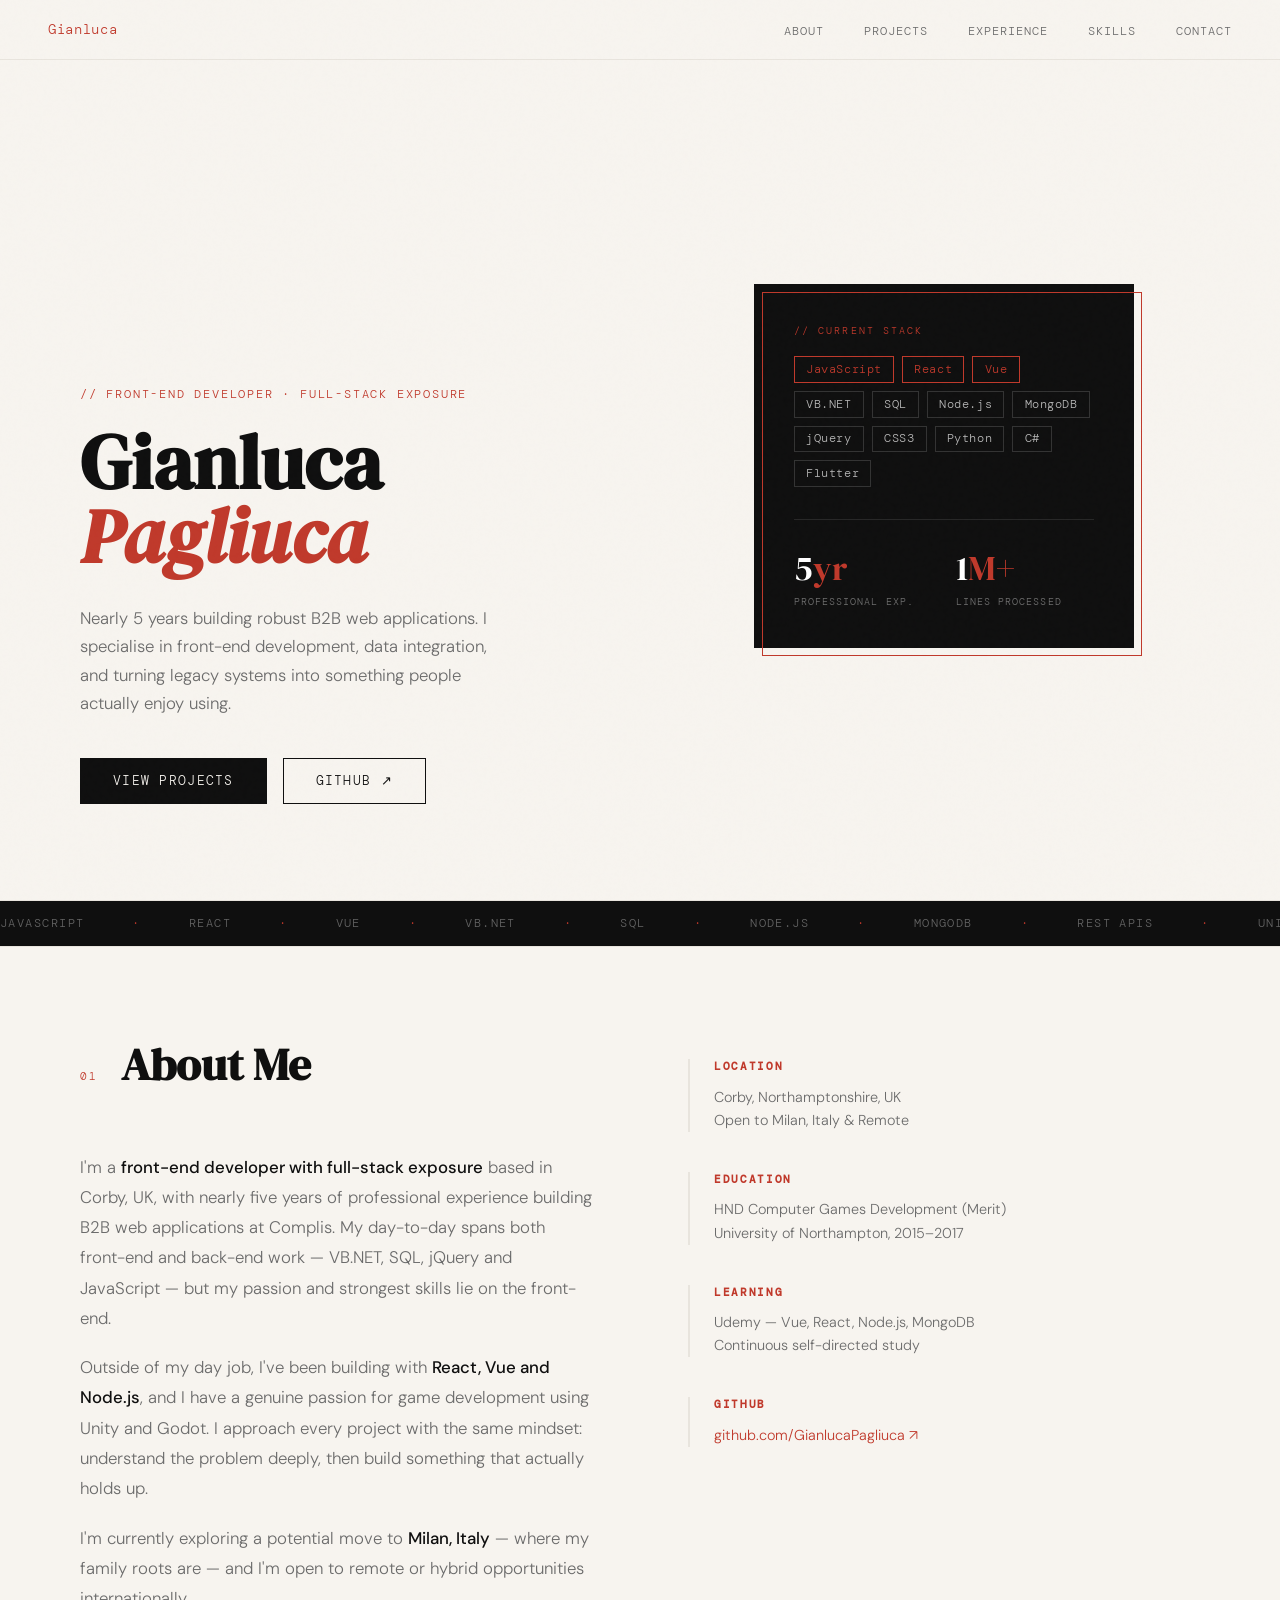
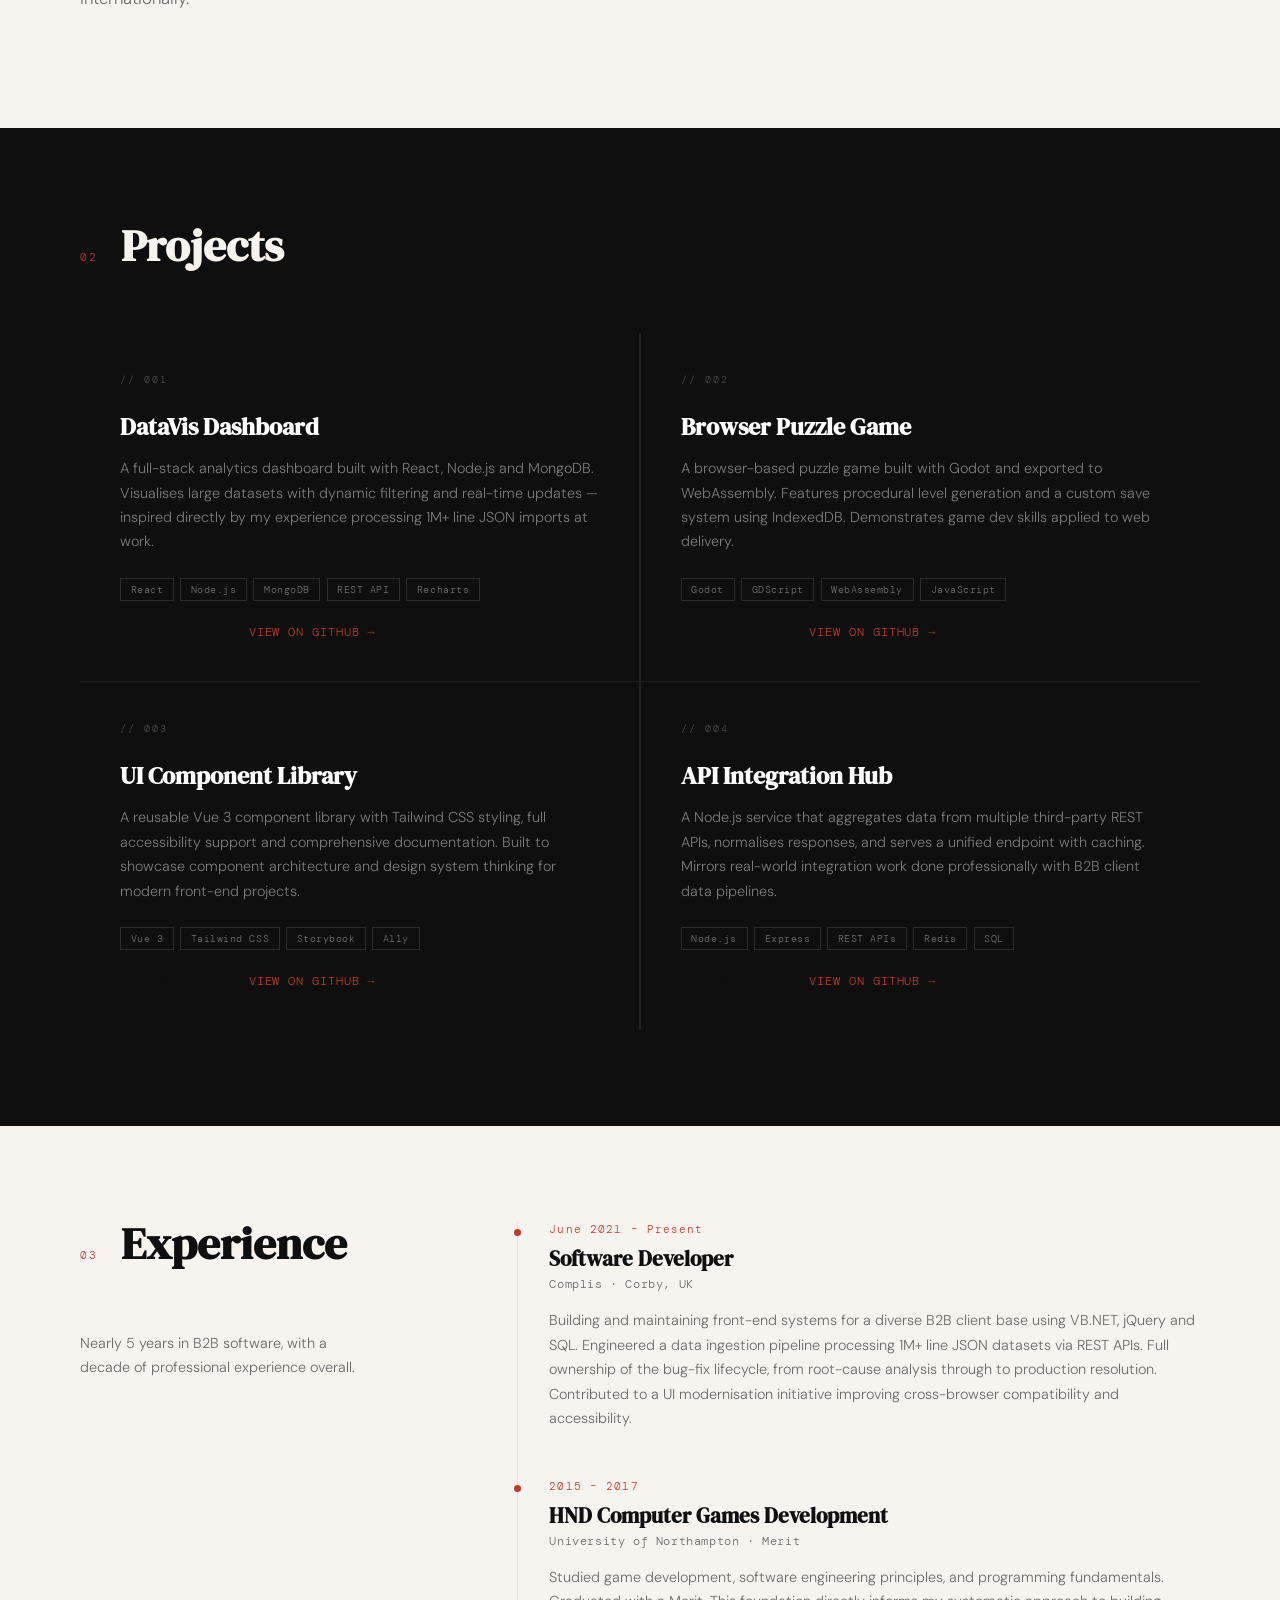
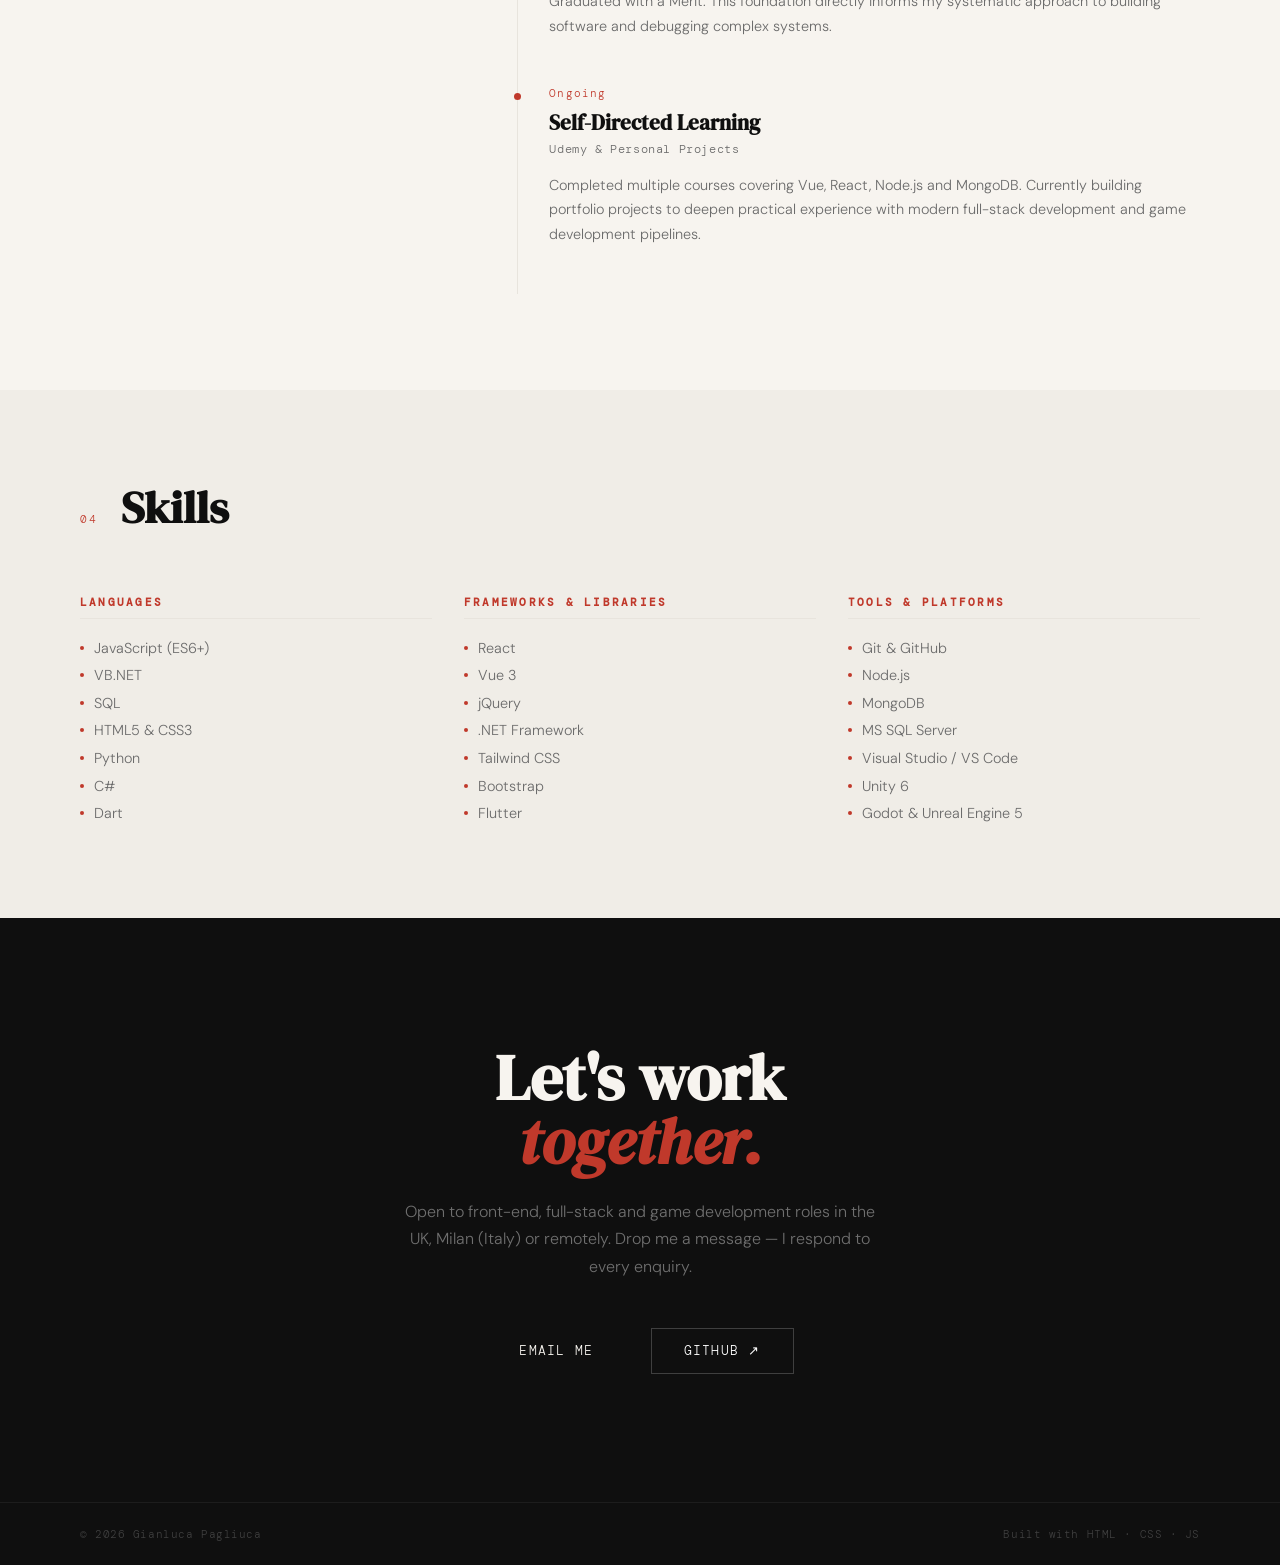
==== commit f187d56d: "Adding buttons to go directly to project" ====
--- a/index.html
+++ b/index.html
@@ -11,7 +11,7 @@
 
   <!-- NAV -->
   <nav>
-    <div class="nav-logo">GianPag.dev</div>
+    <div class="nav-logo">Gianluca</div>
     <ul class="nav-links">
       <li><a href="#about">About</a></li>
       <li><a href="#projects">Projects</a></li>
@@ -157,6 +157,7 @@
         <div class="project-tags">
           <span>React</span><span>Node.js</span><span>MongoDB</span><span>REST API</span><span>Recharts</span>
         </div>
+        <a href="#" class="btn btn-ghost" target="_blank">Open ↗</a>
         <a href="https://github.com/GianlucaPagliuca" class="project-link" target="_blank">View on GitHub →</a>
       </div>
 
@@ -171,6 +172,7 @@
         <div class="project-tags">
           <span>Godot</span><span>GDScript</span><span>WebAssembly</span><span>JavaScript</span>
         </div>
+        <a href="#" class="btn btn-ghost" target="_blank">Open ↗</a>
         <a href="https://github.com/GianlucaPagliuca" class="project-link" target="_blank">View on GitHub →</a>
       </div>
 
@@ -185,6 +187,7 @@
         <div class="project-tags">
           <span>Vue 3</span><span>Tailwind CSS</span><span>Storybook</span><span>A11y</span>
         </div>
+        <a href="#" class="btn btn-ghost" target="_blank">Open ↗</a>
         <a href="https://github.com/GianlucaPagliuca" class="project-link" target="_blank">View on GitHub →</a>
       </div>
 
@@ -199,6 +202,7 @@
         <div class="project-tags">
           <span>Node.js</span><span>Express</span><span>REST APIs</span><span>Redis</span><span>SQL</span>
         </div>
+        <a href="#" class="btn btn-ghost" target="_blank">Open ↗</a>
         <a href="https://github.com/GianlucaPagliuca" class="project-link" target="_blank">View on GitHub →</a>
       </div>
 
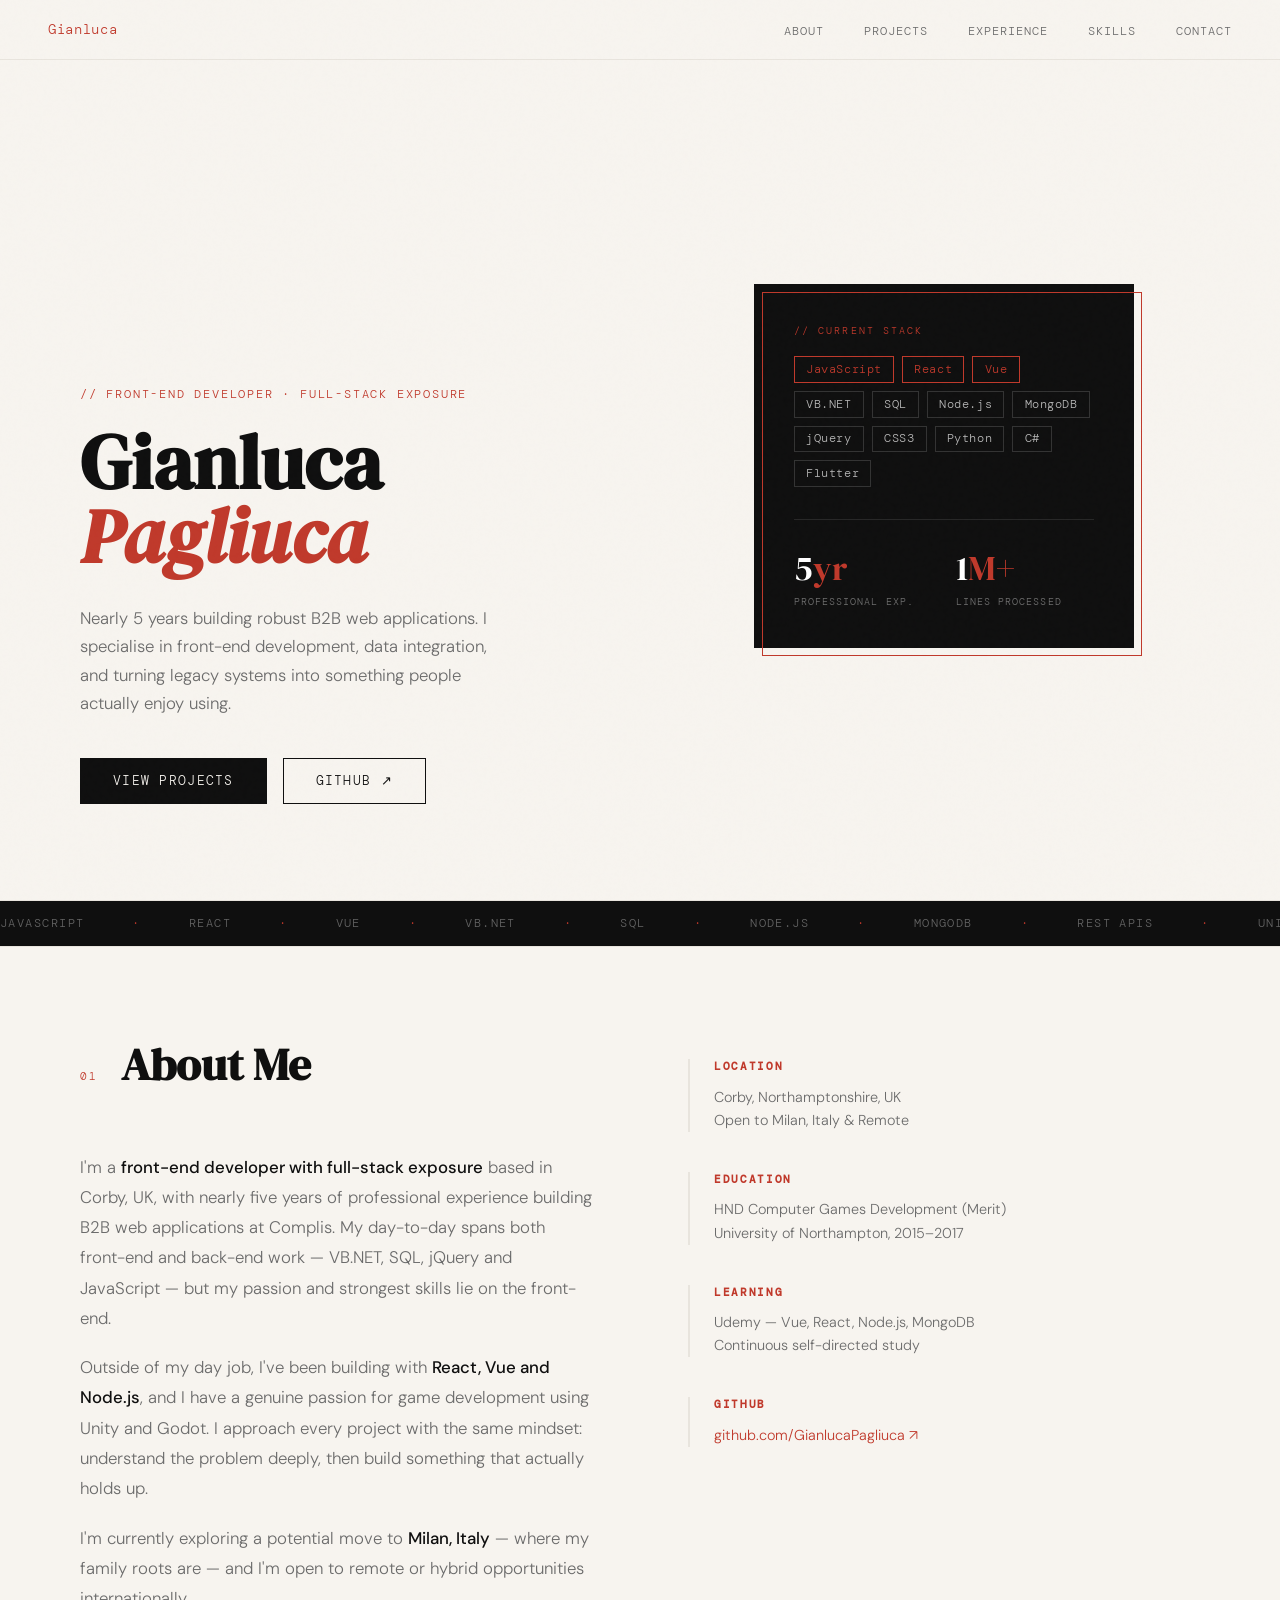
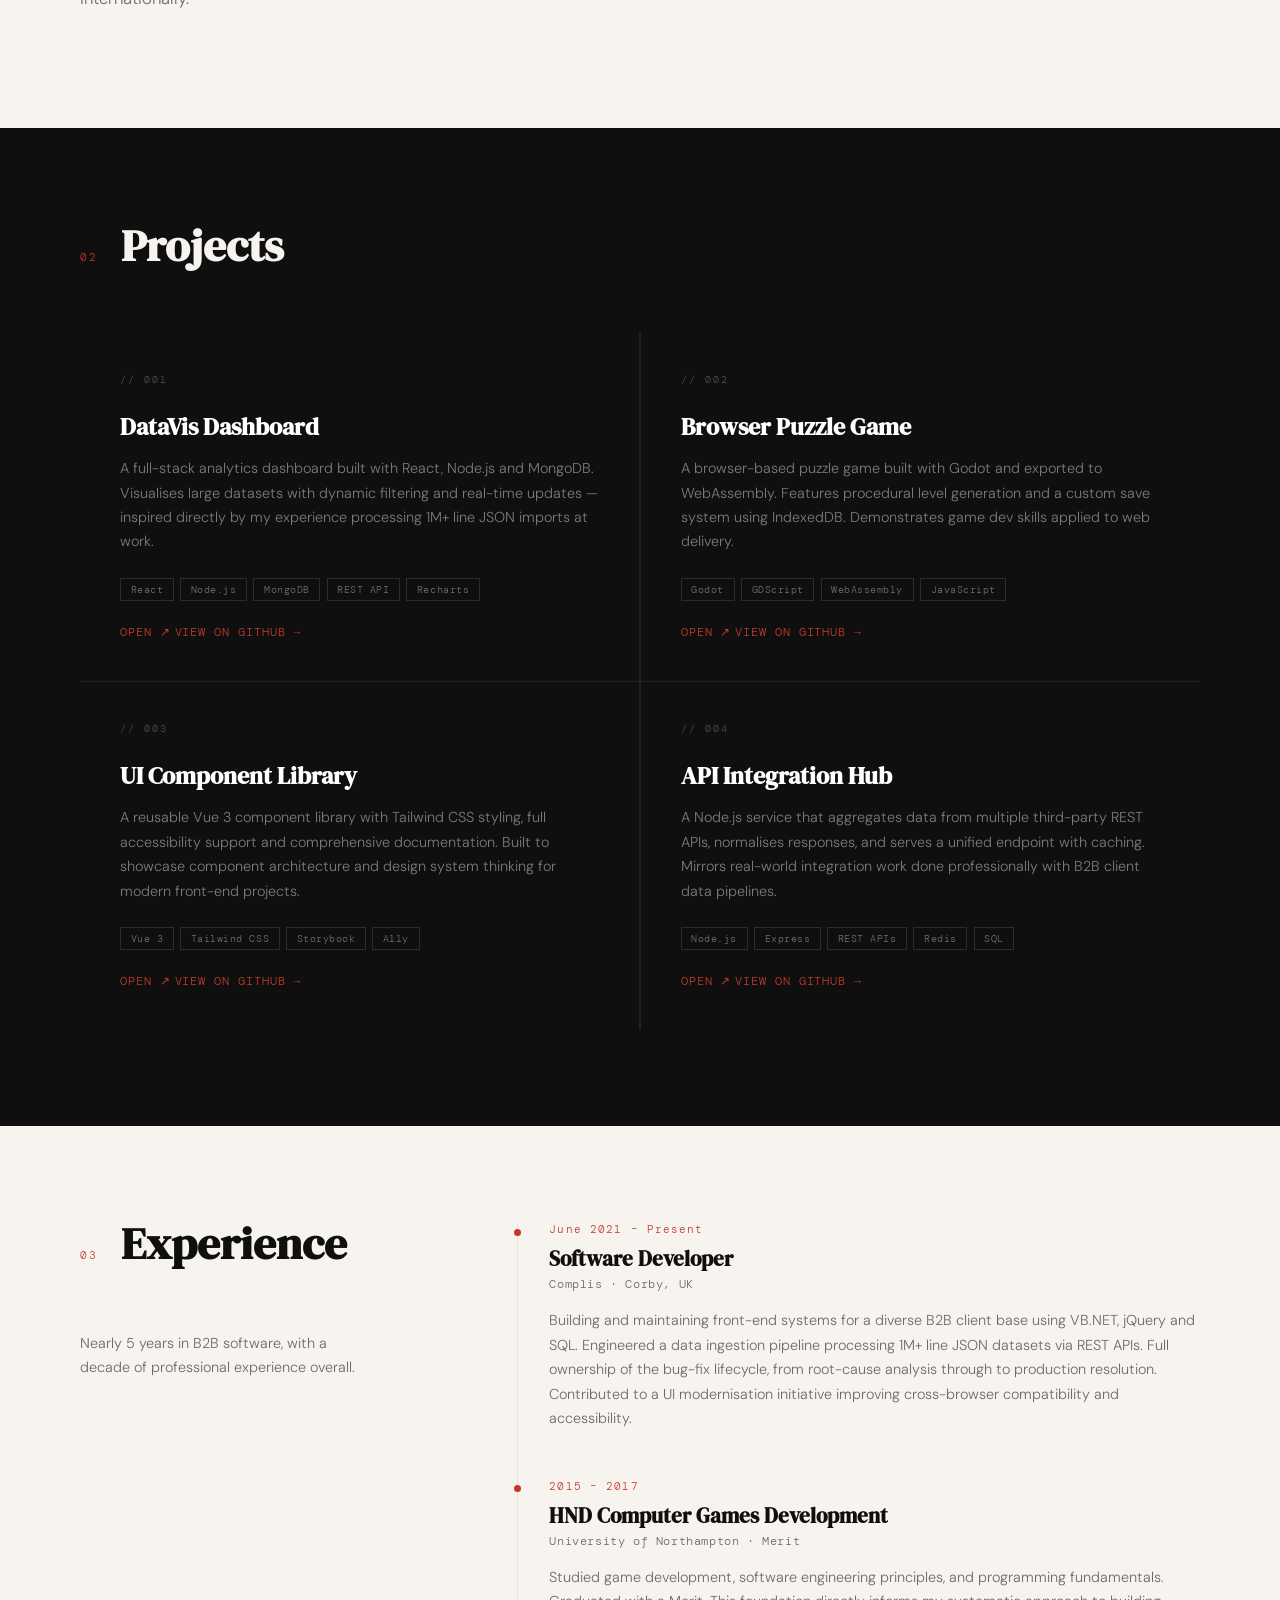
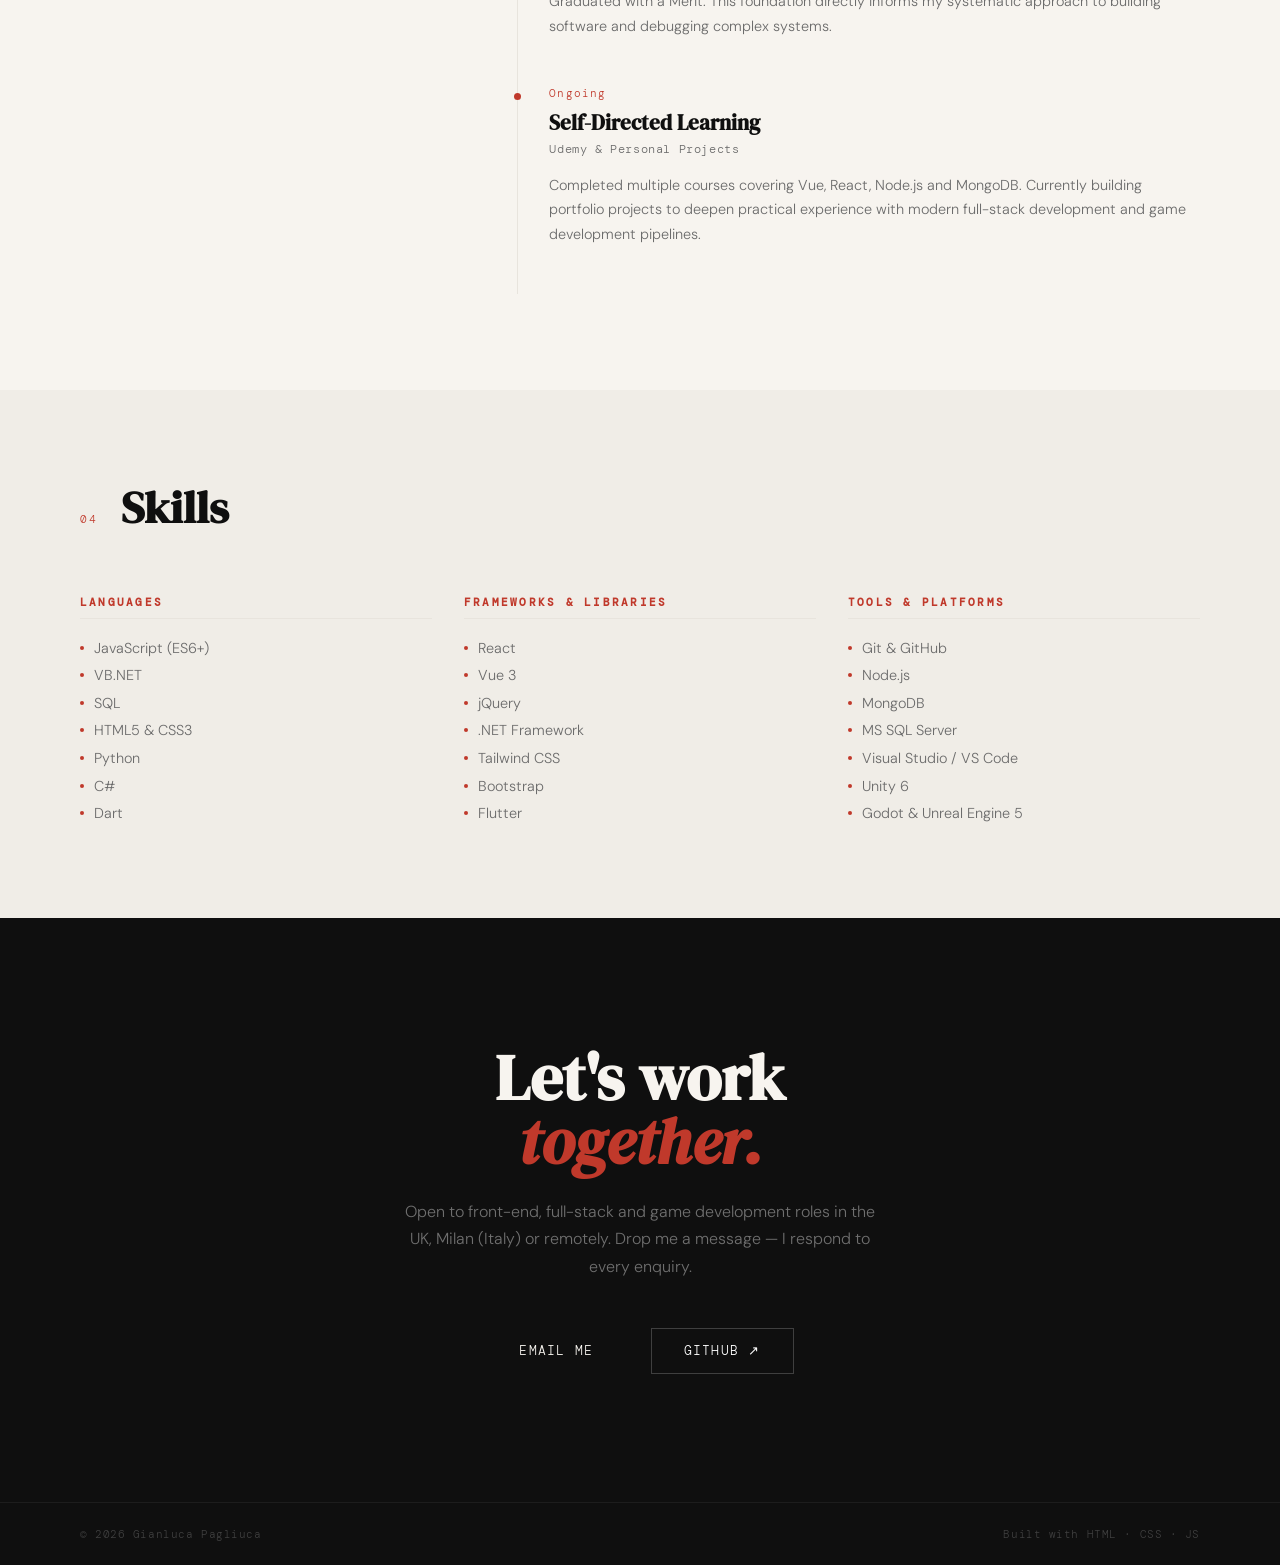
==== commit ef7e84f2: "Improving button so it matches the open in github link" ====
--- a/index.html
+++ b/index.html
@@ -157,7 +157,7 @@
         <div class="project-tags">
           <span>React</span><span>Node.js</span><span>MongoDB</span><span>REST API</span><span>Recharts</span>
         </div>
-        <a href="#" class="btn btn-ghost" target="_blank">Open ↗</a>
+        <a href="#" class="project-link" target="_blank">Open ↗</a>
         <a href="https://github.com/GianlucaPagliuca" class="project-link" target="_blank">View on GitHub →</a>
       </div>
 
@@ -172,7 +172,7 @@
         <div class="project-tags">
           <span>Godot</span><span>GDScript</span><span>WebAssembly</span><span>JavaScript</span>
         </div>
-        <a href="#" class="btn btn-ghost" target="_blank">Open ↗</a>
+        <a href="#" class="project-link" target="_blank">Open ↗</a>
         <a href="https://github.com/GianlucaPagliuca" class="project-link" target="_blank">View on GitHub →</a>
       </div>
 
@@ -187,7 +187,7 @@
         <div class="project-tags">
           <span>Vue 3</span><span>Tailwind CSS</span><span>Storybook</span><span>A11y</span>
         </div>
-        <a href="#" class="btn btn-ghost" target="_blank">Open ↗</a>
+        <a href="#" class="project-link" target="_blank">Open ↗</a>
         <a href="https://github.com/GianlucaPagliuca" class="project-link" target="_blank">View on GitHub →</a>
       </div>
 
@@ -202,7 +202,7 @@
         <div class="project-tags">
           <span>Node.js</span><span>Express</span><span>REST APIs</span><span>Redis</span><span>SQL</span>
         </div>
-        <a href="#" class="btn btn-ghost" target="_blank">Open ↗</a>
+        <a href="#" class="project-link" target="_blank">Open ↗</a>
         <a href="https://github.com/GianlucaPagliuca" class="project-link" target="_blank">View on GitHub →</a>
       </div>
 
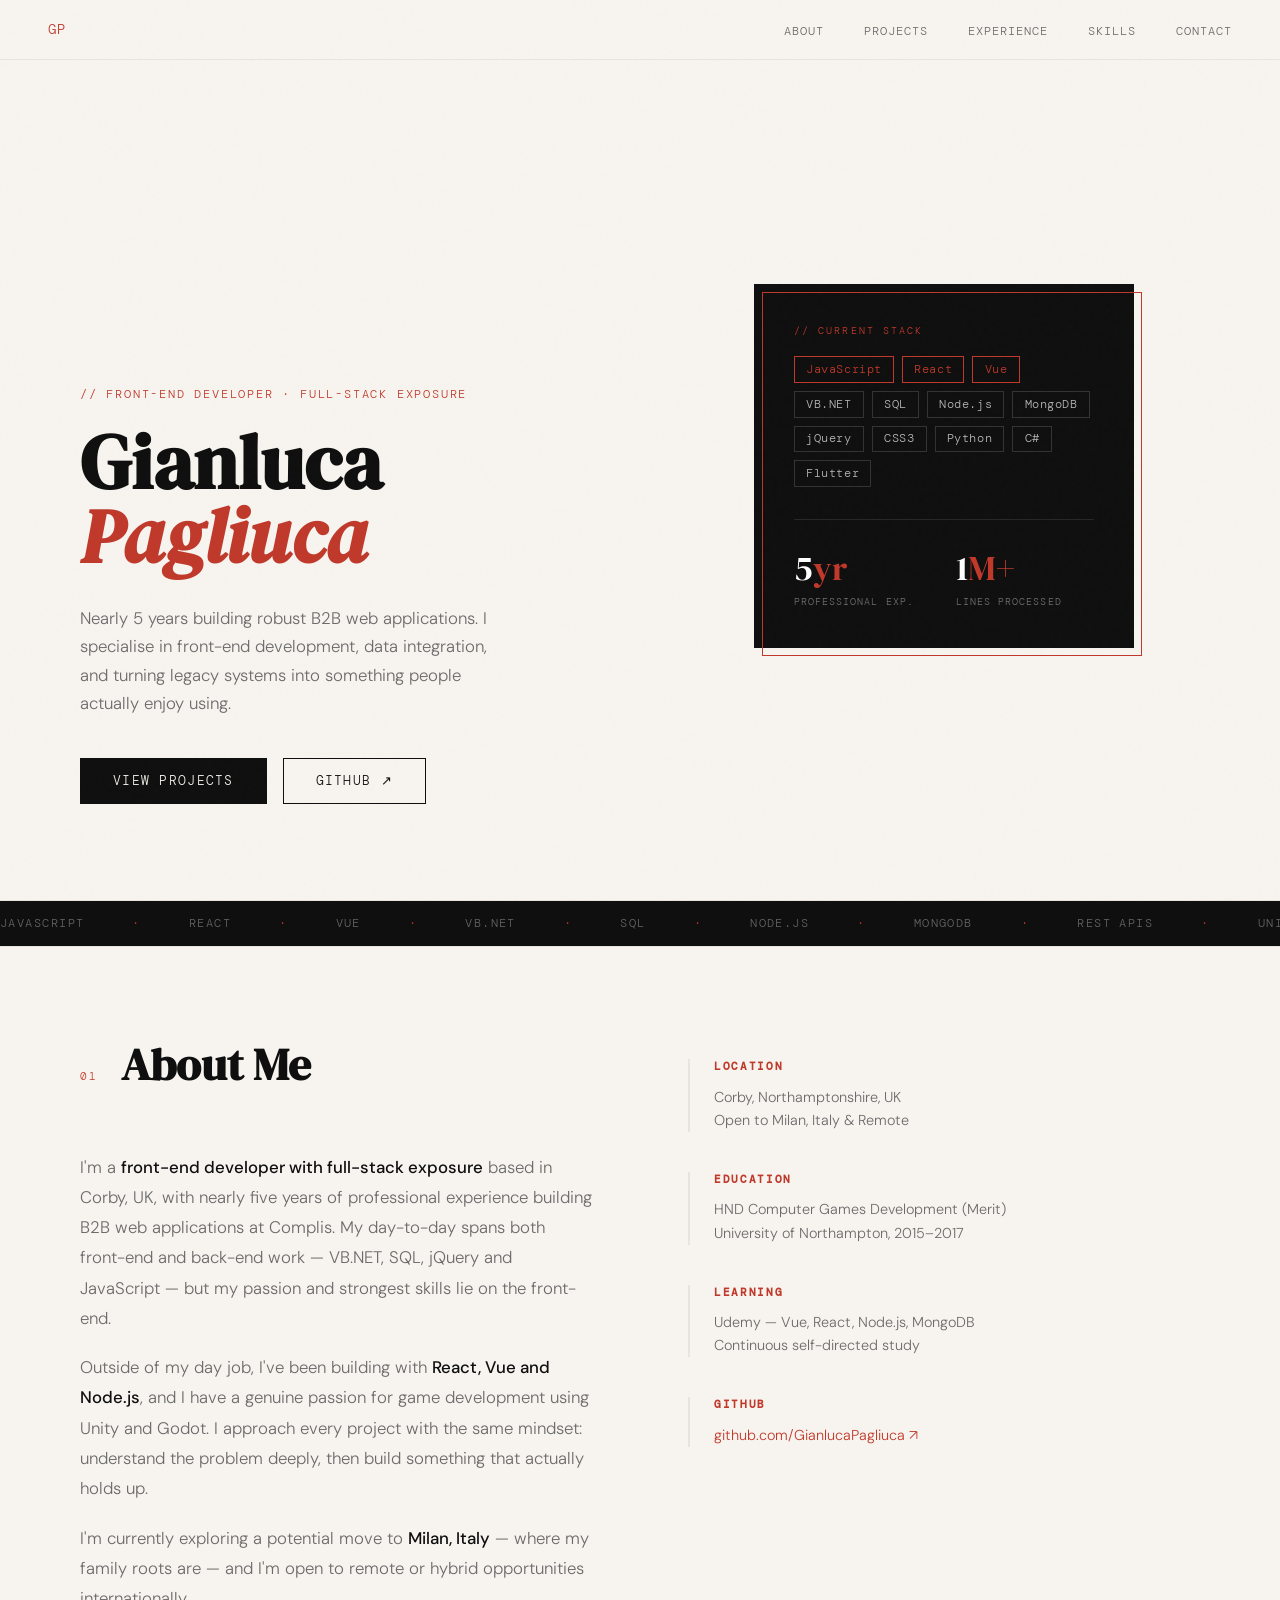
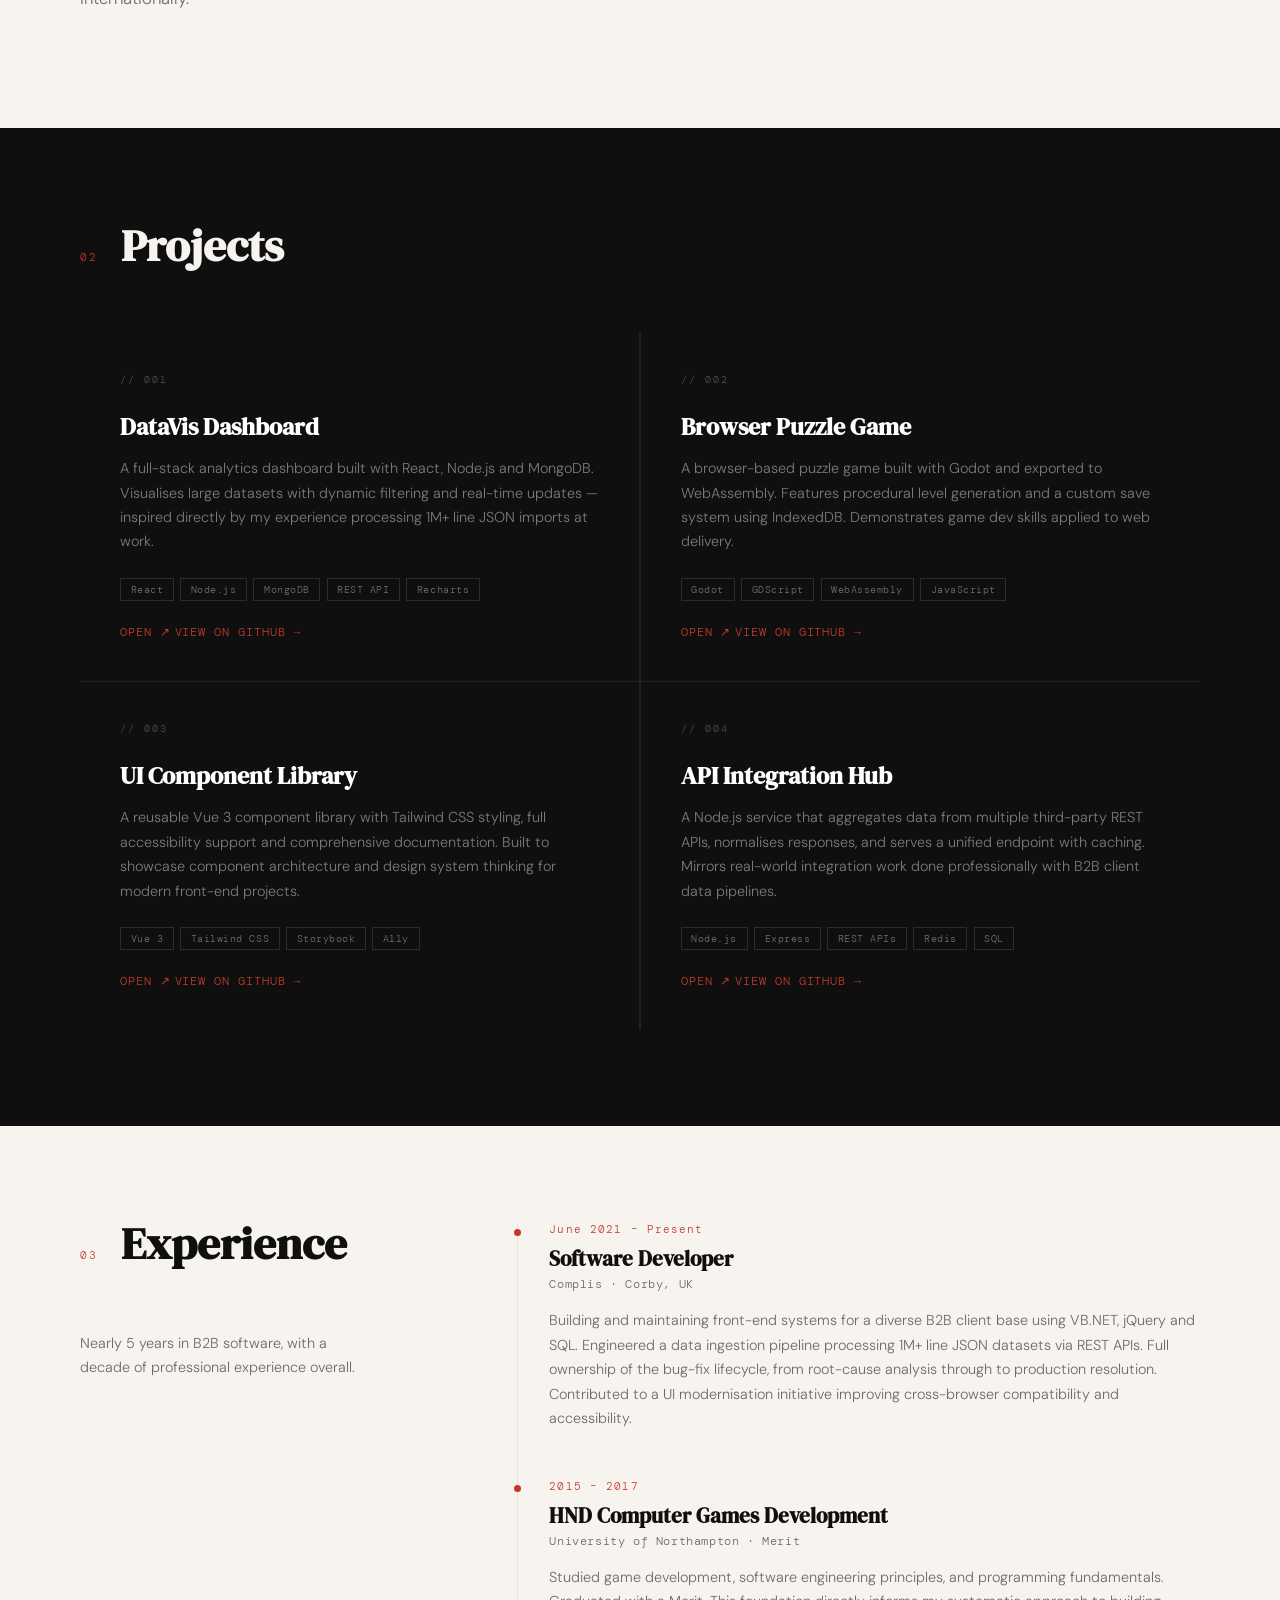
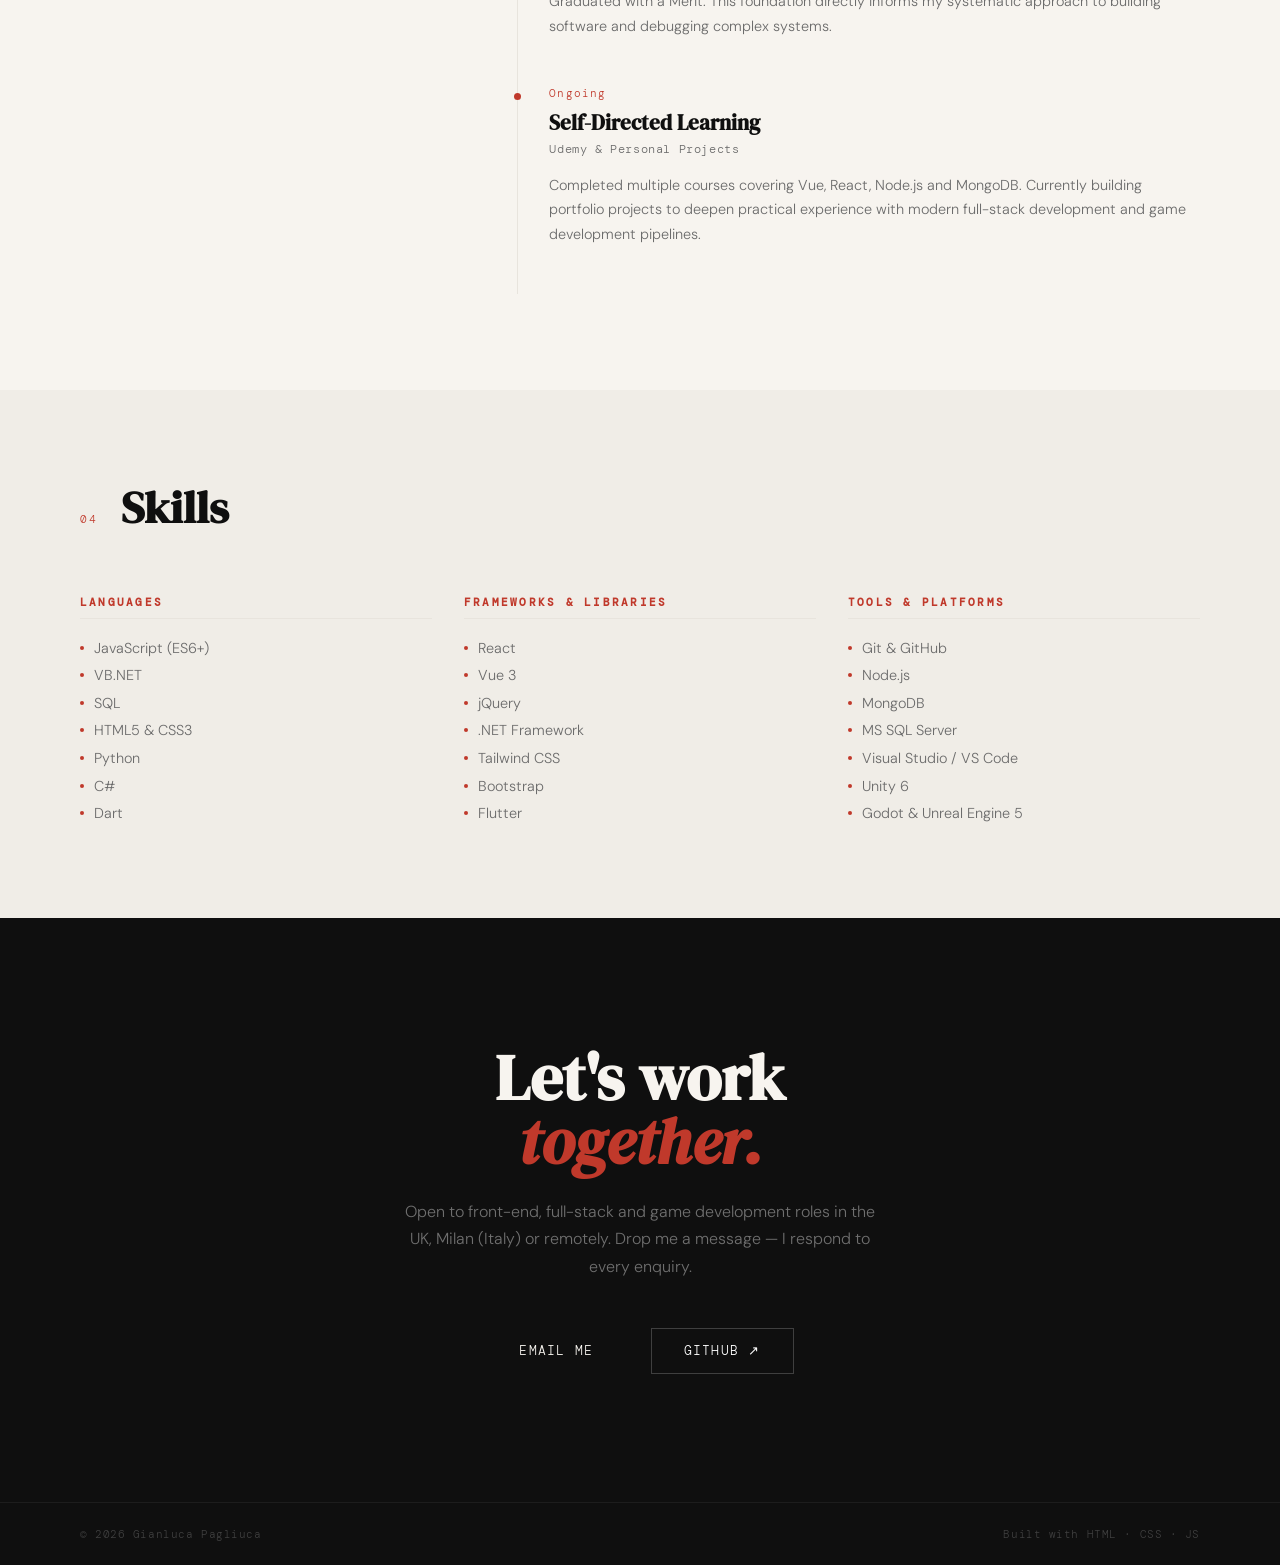
==== commit dba0d90e: "Changing Nav title" ====
--- a/index.html
+++ b/index.html
@@ -11,7 +11,7 @@
 
   <!-- NAV -->
   <nav>
-    <div class="nav-logo">Gianluca</div>
+    <div class="nav-logo">GP</div>
     <ul class="nav-links">
       <li><a href="#about">About</a></li>
       <li><a href="#projects">Projects</a></li>
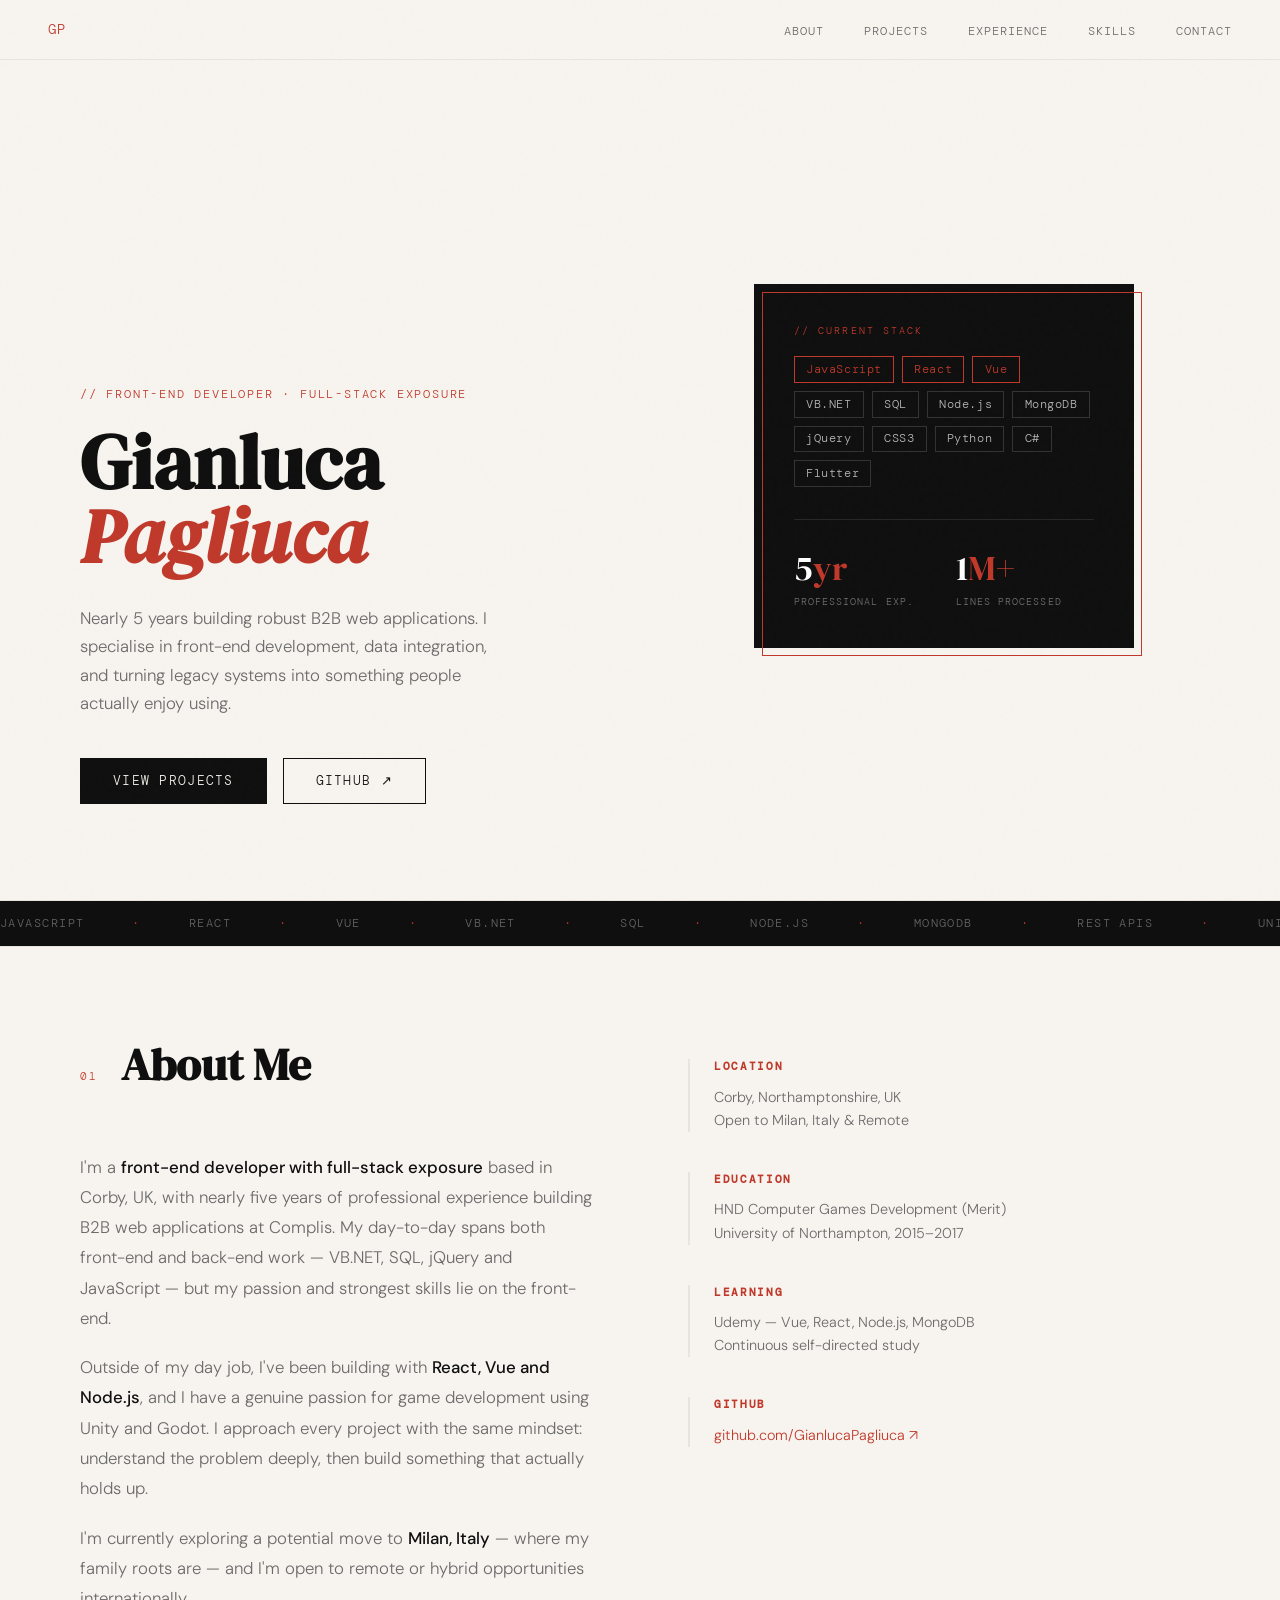
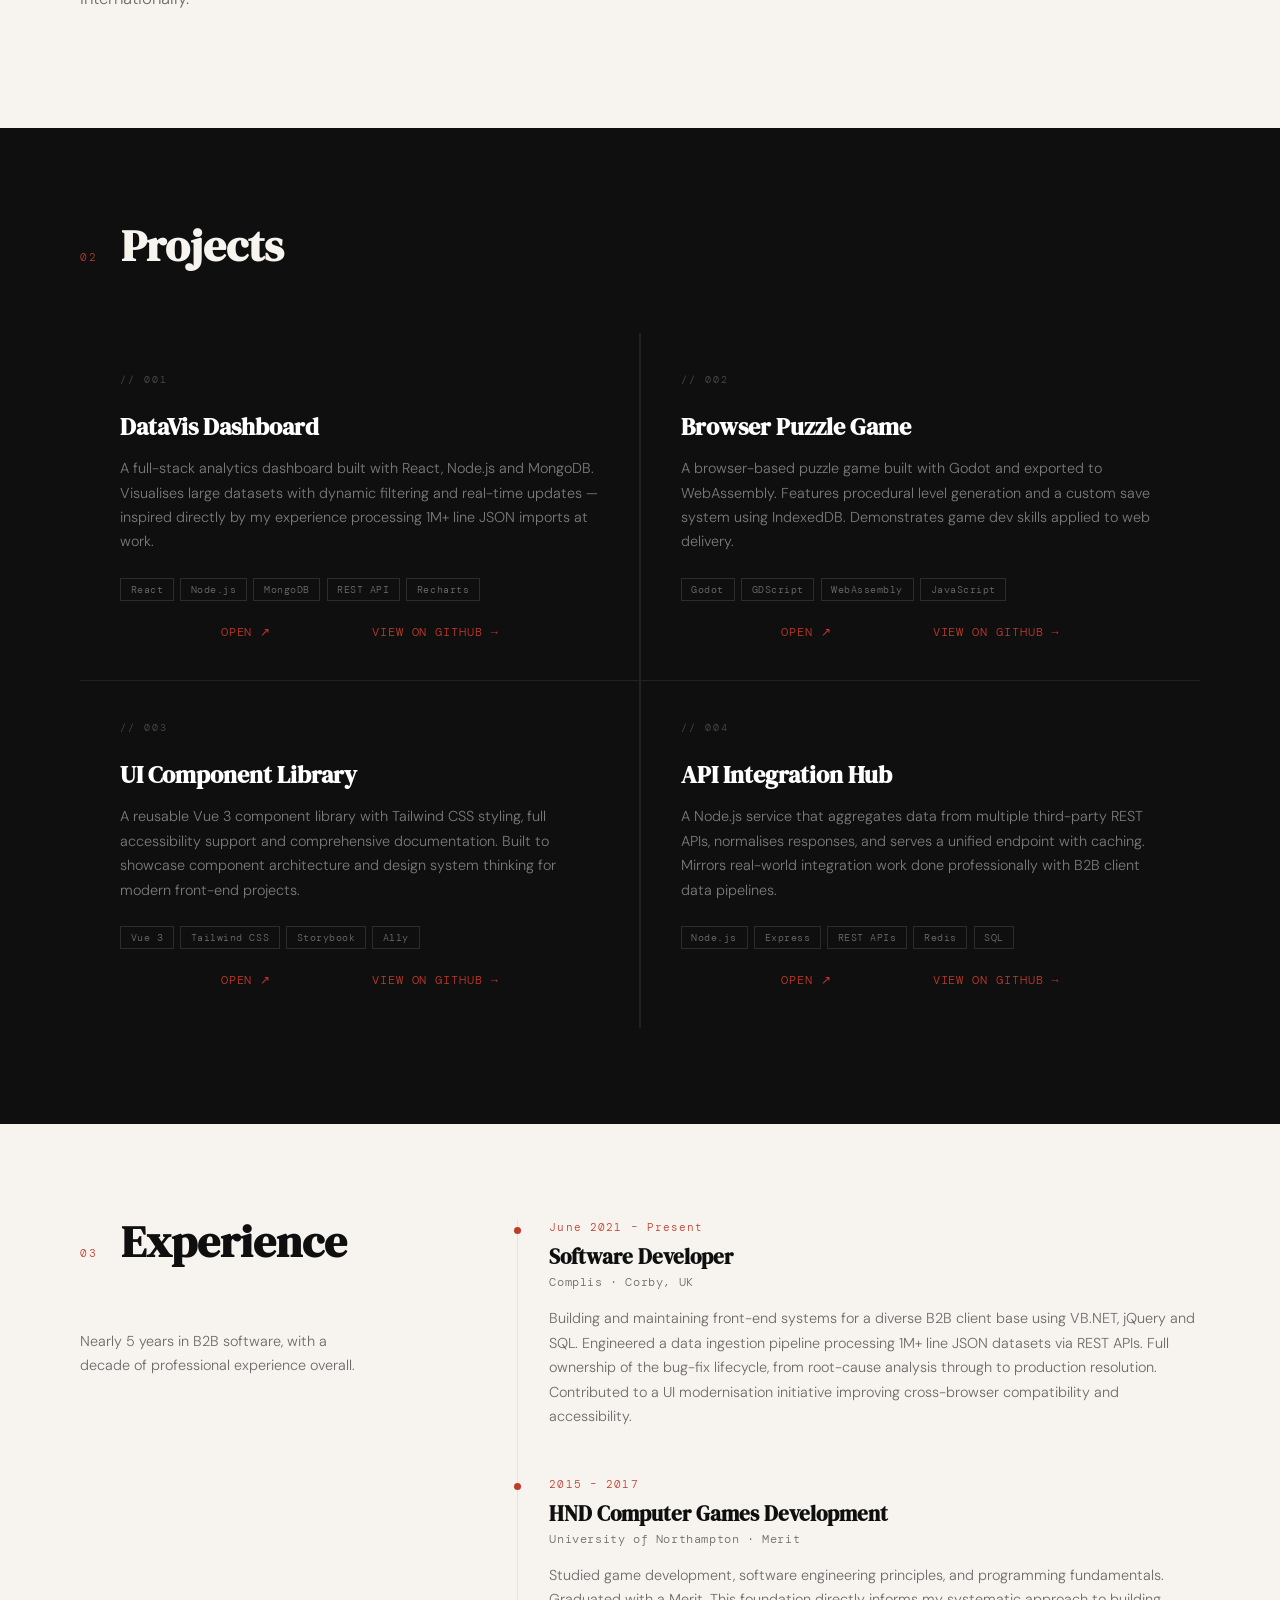
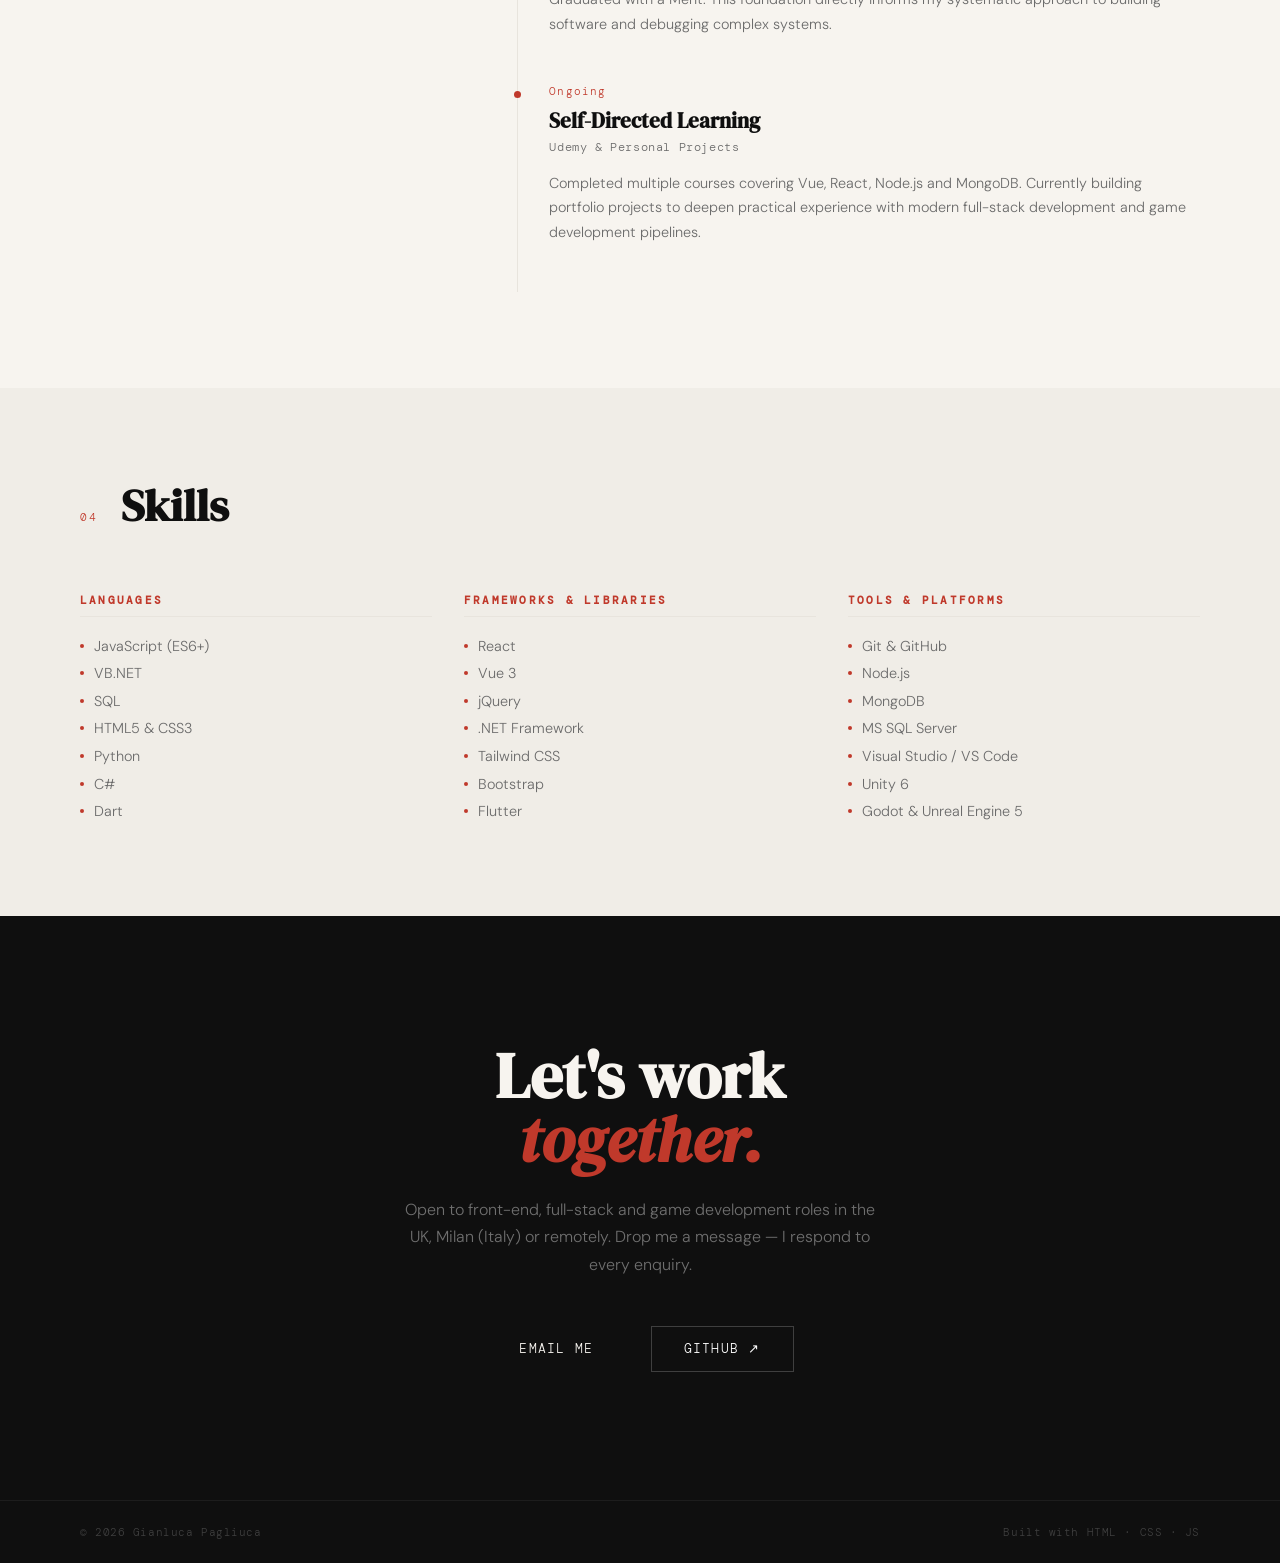
==== commit 34baacd0: "Added spacing for the links so they look nicer" ====
--- a/index.html
+++ b/index.html
@@ -157,8 +157,10 @@
         <div class="project-tags">
           <span>React</span><span>Node.js</span><span>MongoDB</span><span>REST API</span><span>Recharts</span>
         </div>
-        <a href="#" class="project-link" target="_blank">Open ↗</a>
-        <a href="https://github.com/GianlucaPagliuca" class="project-link" target="_blank">View on GitHub →</a>
+        <div class="project-links">
+          <a href="#" class="project-link" target="_blank">Open ↗</a>
+          <a href="https://github.com/GianlucaPagliuca" class="project-link" target="_blank">View on GitHub →</a>
+        </div>
       </div>
 
       <div class="project-card reveal">
@@ -172,8 +174,10 @@
         <div class="project-tags">
           <span>Godot</span><span>GDScript</span><span>WebAssembly</span><span>JavaScript</span>
         </div>
-        <a href="#" class="project-link" target="_blank">Open ↗</a>
-        <a href="https://github.com/GianlucaPagliuca" class="project-link" target="_blank">View on GitHub →</a>
+        <div class="project-links">
+          <a href="#" class="project-link" target="_blank">Open ↗</a>
+          <a href="https://github.com/GianlucaPagliuca" class="project-link" target="_blank">View on GitHub →</a>
+        </div>
       </div>
 
       <div class="project-card reveal">
@@ -187,8 +191,10 @@
         <div class="project-tags">
           <span>Vue 3</span><span>Tailwind CSS</span><span>Storybook</span><span>A11y</span>
         </div>
-        <a href="#" class="project-link" target="_blank">Open ↗</a>
-        <a href="https://github.com/GianlucaPagliuca" class="project-link" target="_blank">View on GitHub →</a>
+        <div class="project-links">
+          <a href="#" class="project-link" target="_blank">Open ↗</a>
+          <a href="https://github.com/GianlucaPagliuca" class="project-link" target="_blank">View on GitHub →</a>
+        </div>
       </div>
 
       <div class="project-card reveal">
@@ -202,8 +208,10 @@
         <div class="project-tags">
           <span>Node.js</span><span>Express</span><span>REST APIs</span><span>Redis</span><span>SQL</span>
         </div>
-        <a href="#" class="project-link" target="_blank">Open ↗</a>
-        <a href="https://github.com/GianlucaPagliuca" class="project-link" target="_blank">View on GitHub →</a>
+        <div class="project-links">
+          <a href="#" class="project-link" target="_blank">Open ↗</a>
+          <a href="https://github.com/GianlucaPagliuca" class="project-link" target="_blank">View on GitHub →</a>
+        </div>
       </div>
 
     </div>
--- a/index.css
+++ b/index.css
@@ -415,6 +415,12 @@
     letter-spacing: 0.05em;
   }
 
+  .project-links {
+    display: flex;
+    justify-content: space-evenly;
+    width: 100%;
+  }
+
   .project-link {
     display: inline-flex;
     align-items: center;
@@ -426,10 +432,13 @@
     text-decoration: none;
     letter-spacing: 0.08em;
     text-transform: uppercase;
-    transition: gap 0.2s;
-  }
-
-  .project-link:hover { gap: 0.8rem; }
+    transition: all 0.2s;
+  }
+
+  .project-link:hover { 
+    gap: 0.8rem;
+    color: var(--paper);
+  }
 
   /* ── EXPERIENCE ────────── */
   #experience {
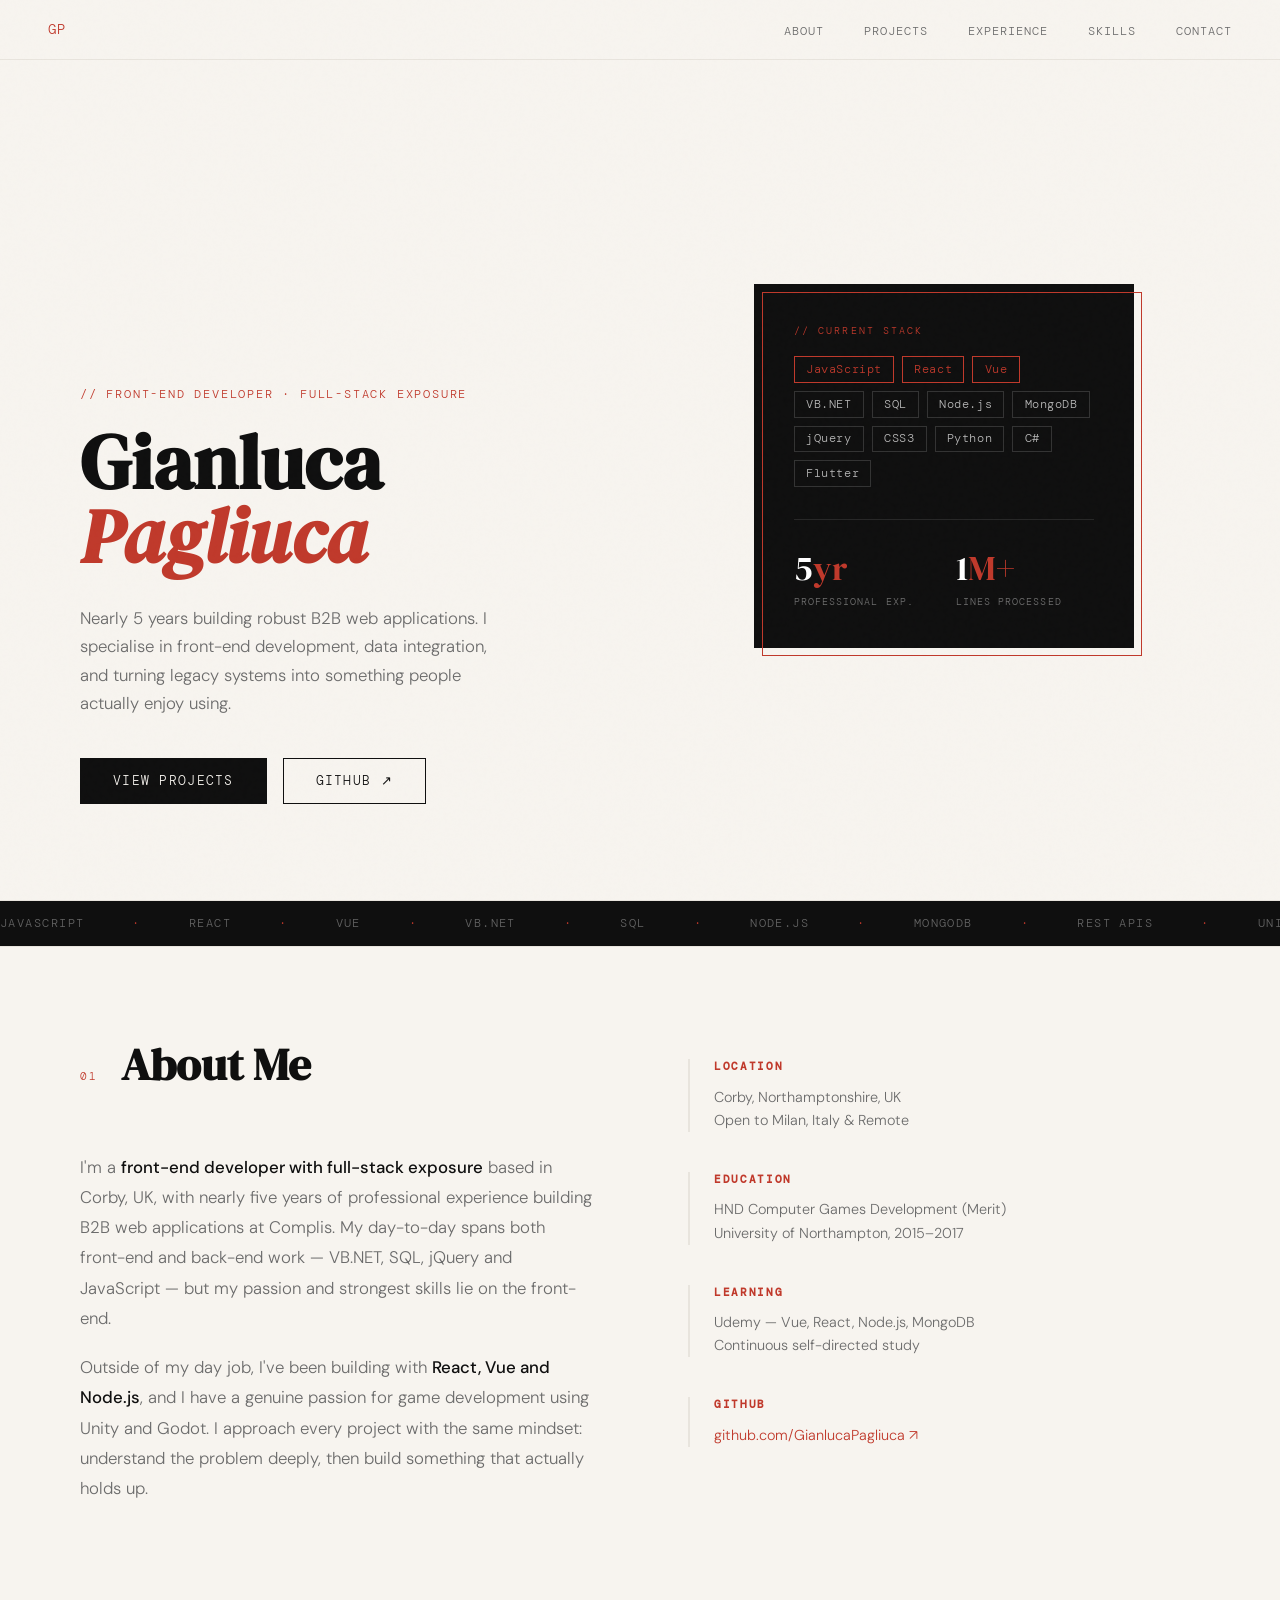
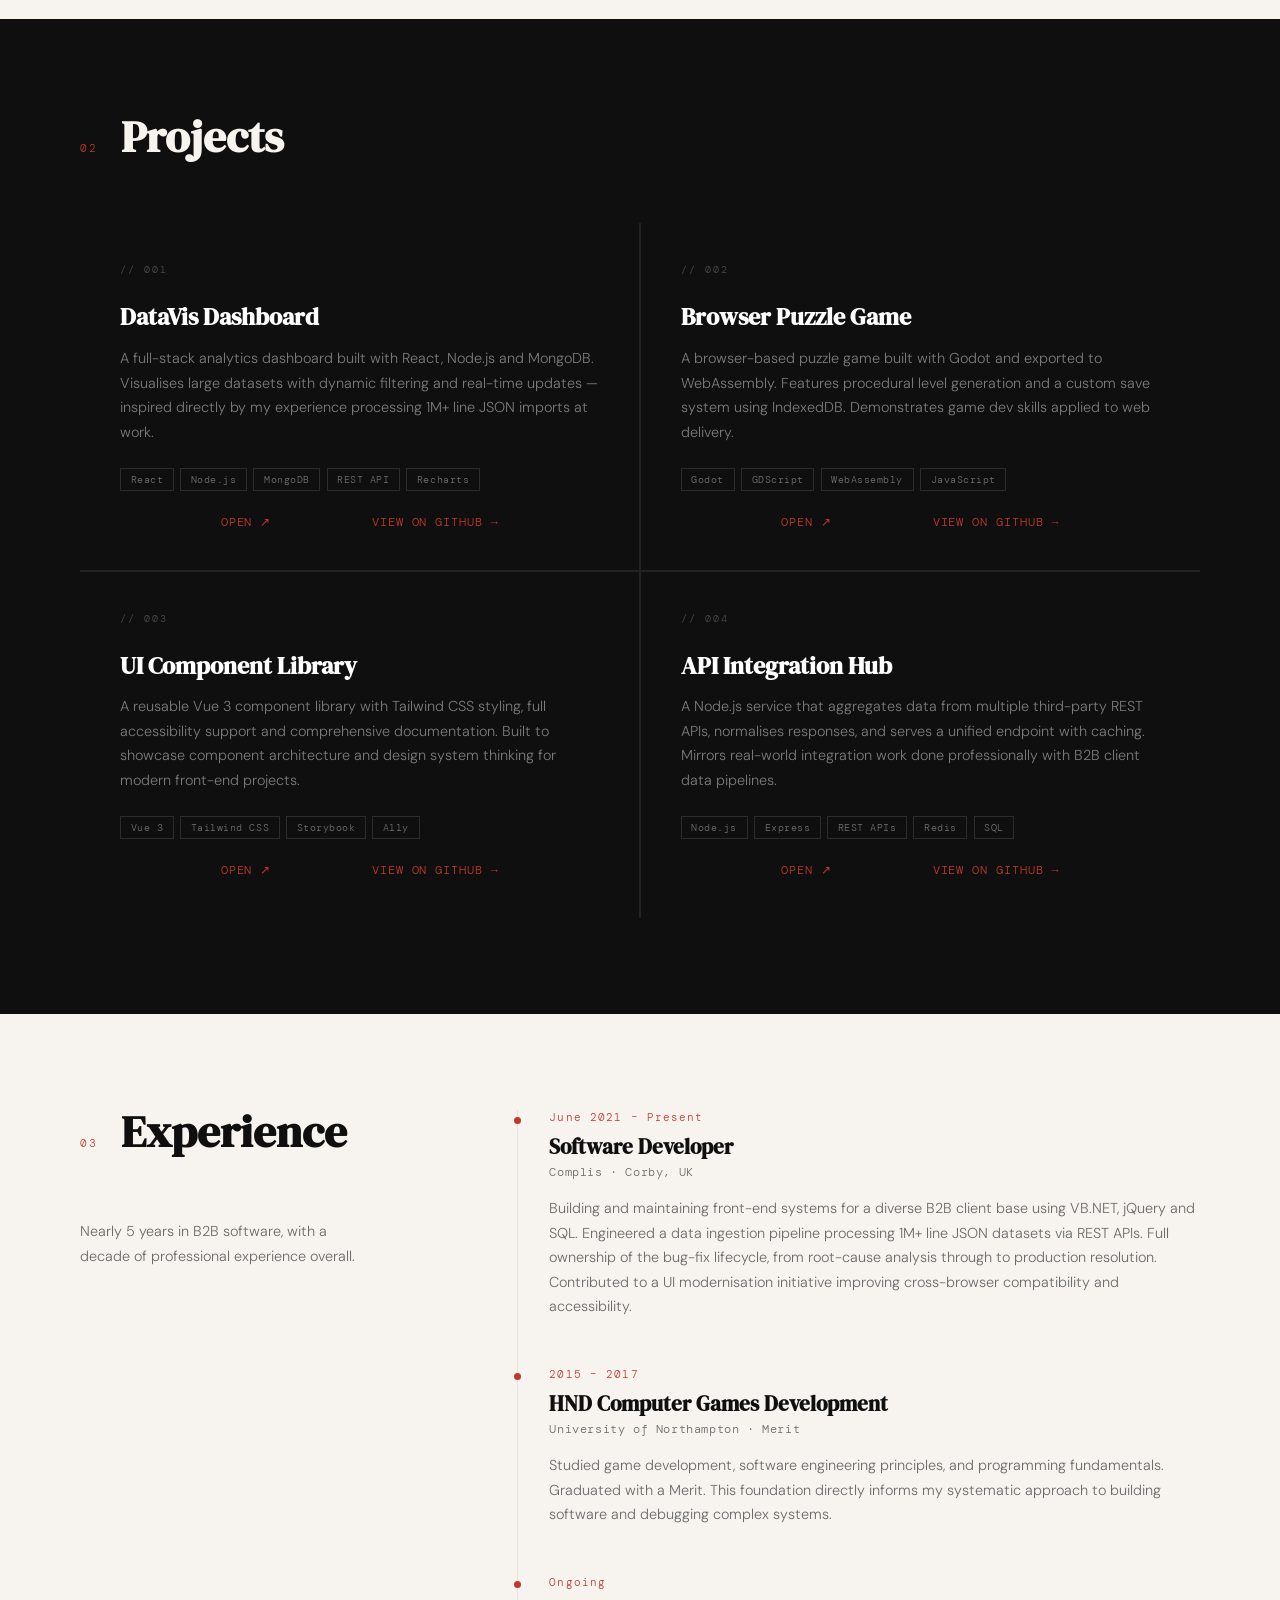
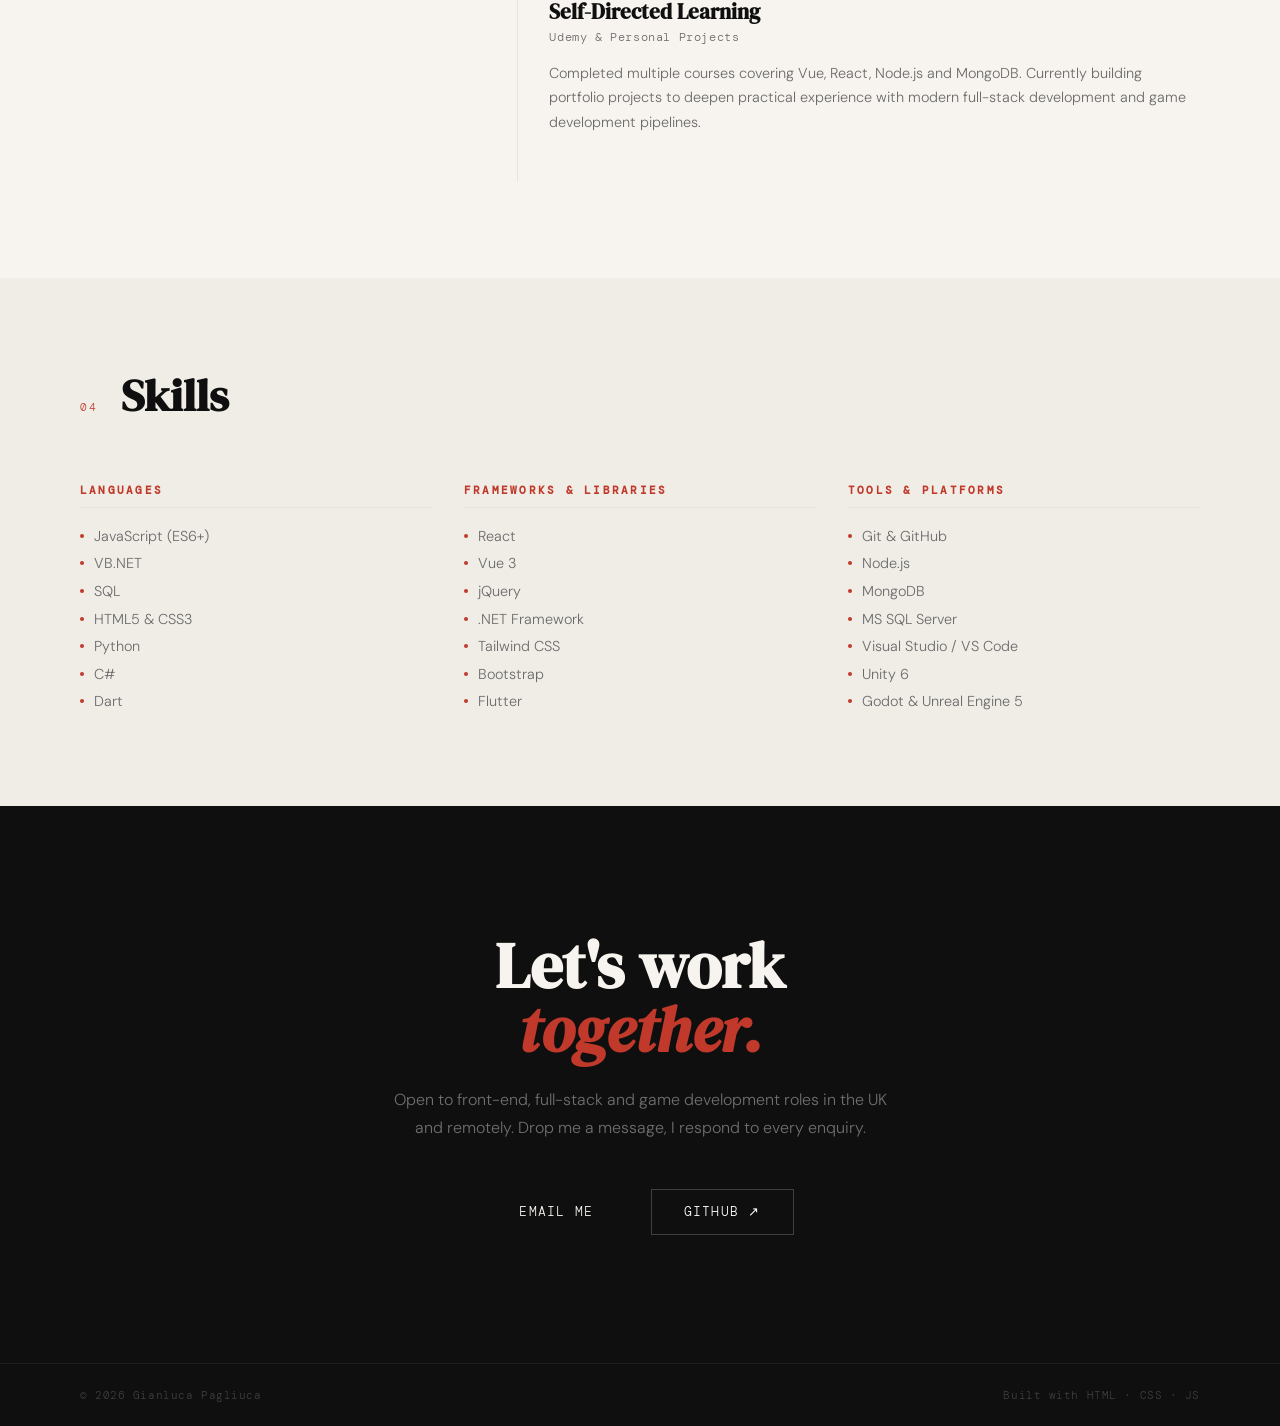
==== commit 4ebe5a9b: "Adding in conditionally showing parts" ====
--- a/index.html
+++ b/index.html
@@ -114,14 +114,14 @@
       <p>
         Outside of my day job, I've been building with <strong>React, Vue and Node.js</strong>, and I have a genuine passion for game development using Unity and Godot. I approach every project with the same mindset: understand the problem deeply, then build something that actually holds up.
       </p>
-      <p>
+      <p id="milan-para" style="display:none">
         I'm currently exploring a potential move to <strong>Milan, Italy</strong> — where my family roots are — and I'm open to remote or hybrid opportunities internationally.
       </p>
     </div>
     <div class="about-aside reveal">
       <div class="aside-block">
         <h4>Location</h4>
-        <p>Corby, Northamptonshire, UK<br/>Open to Milan, Italy &amp; Remote</p>
+        <p id="location-text">Corby, Northamptonshire, UK<br/>Open to Milan, Italy &amp; Remote</p>
       </div>
       <div class="aside-block">
         <h4>Education</h4>
@@ -310,8 +310,9 @@
   <section id="contact">
     <h2 class="section-title reveal">Let's work<br/><em style="font-family:var(--serif);font-style:italic;color:var(--accent)">together.</em></h2>
     <p class="contact-sub reveal">
-      Open to front-end, full-stack and game development roles in the UK, Milan (Italy) or remotely.
-      Drop me a message — I respond to every enquiry.
+      Open to front-end, full-stack and game development roles in the UK and remotely.
+      Drop me a message, I respond to every enquiry.
+
     </p>
     <div class="contact-links reveal">
       <a href="mailto:gianluca.pagliuca.93@gmail.com" class="btn btn-primary">Email Me</a>
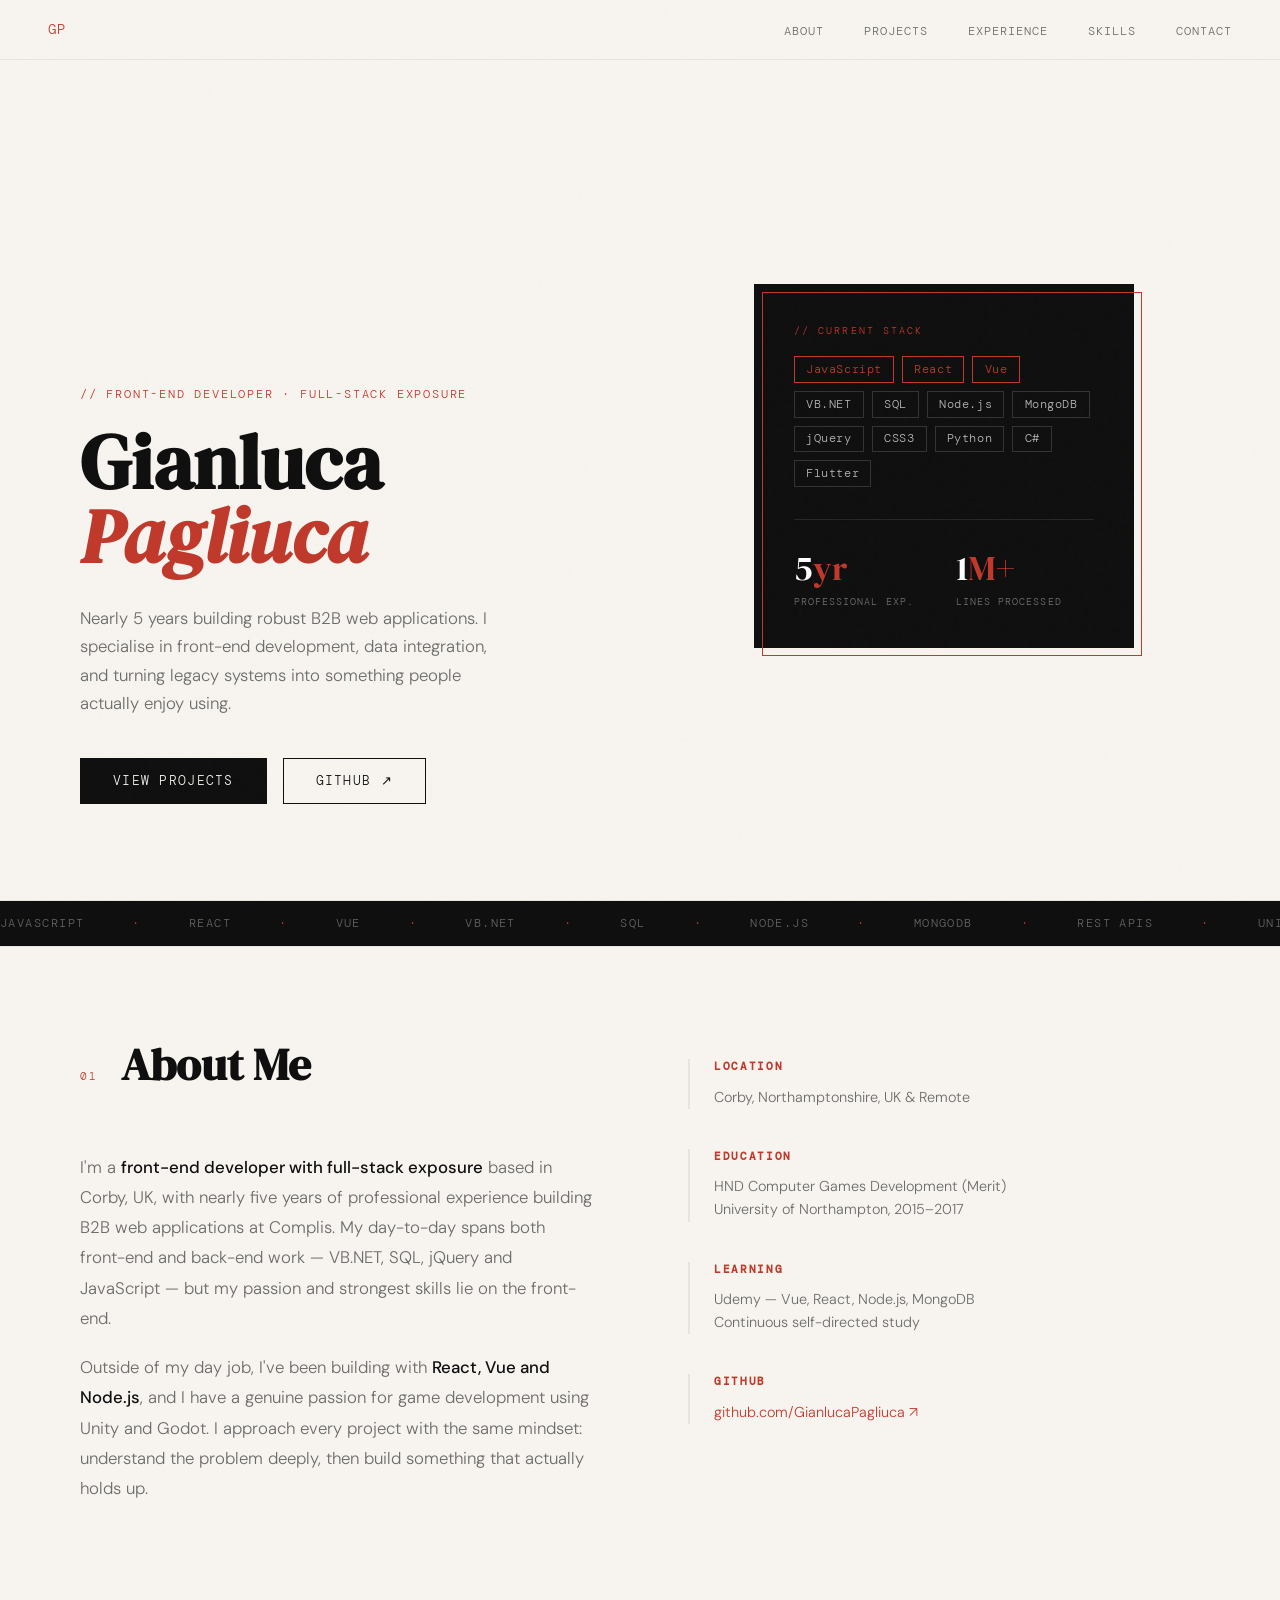
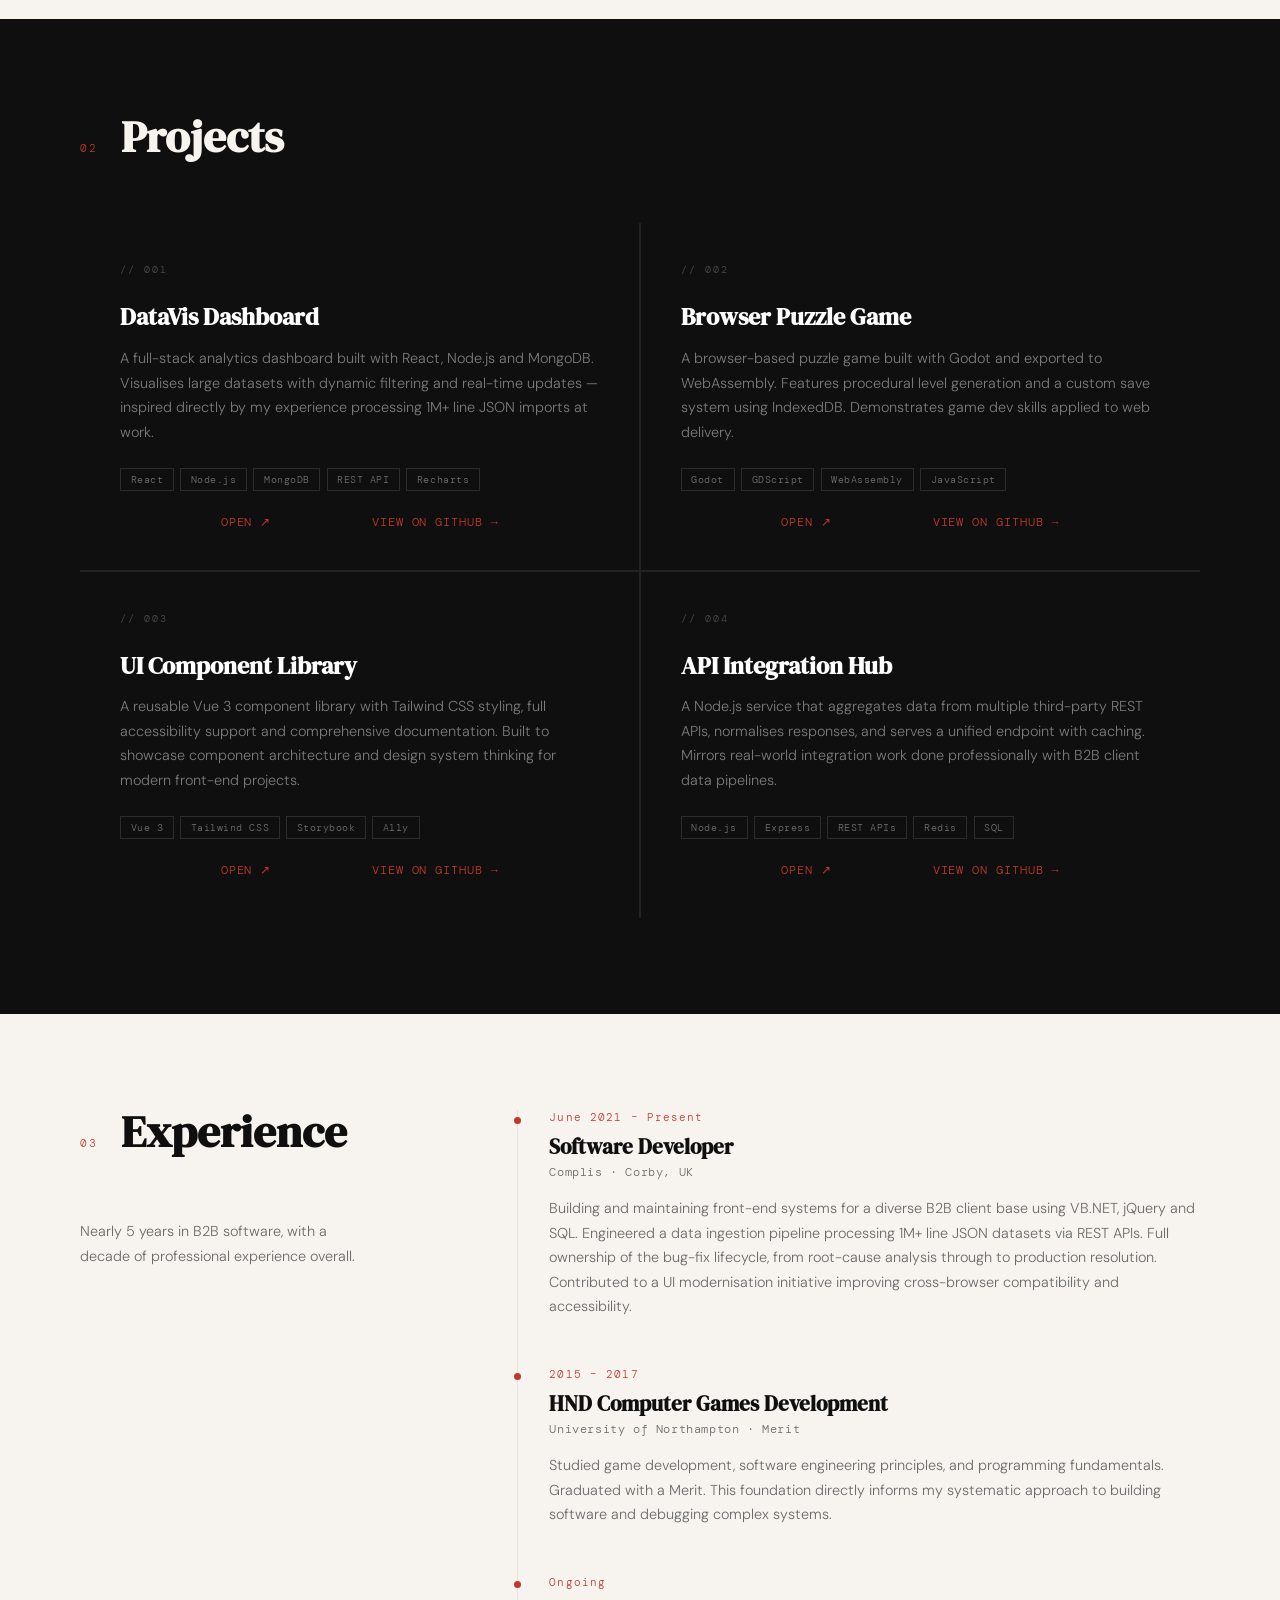
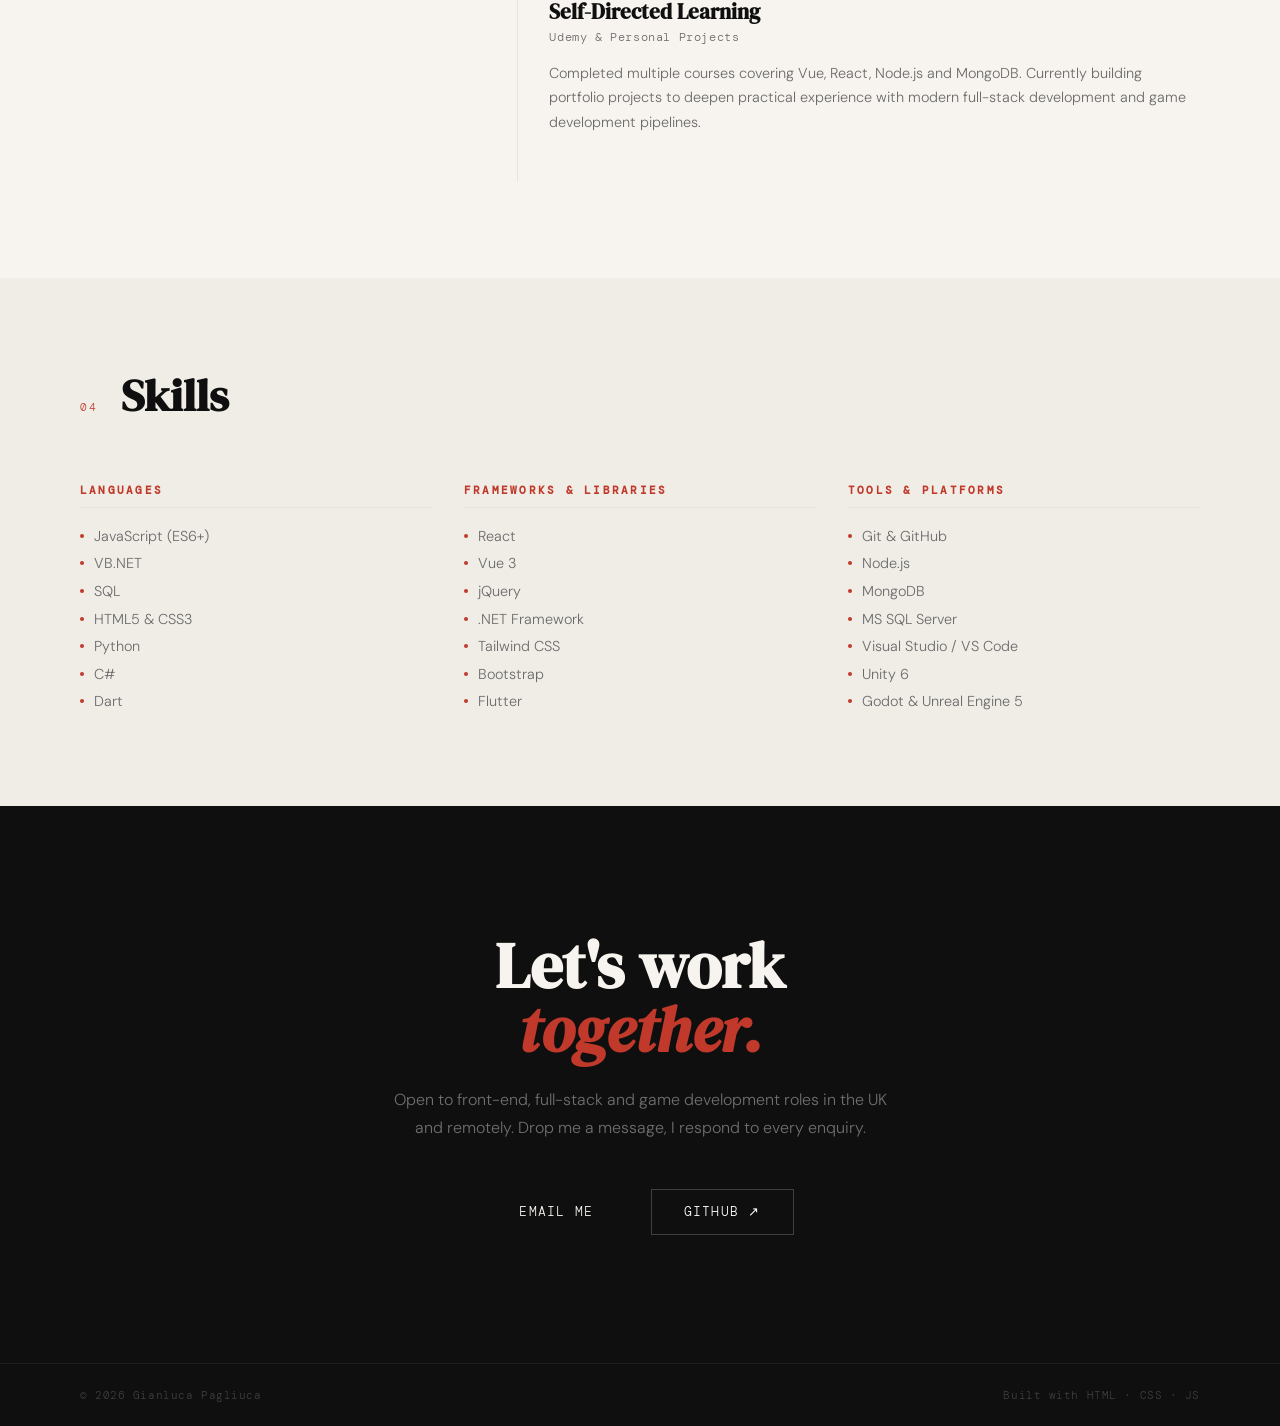
==== commit 14480085: "Fixed text that shouldn't appear and missing ID's" ====
--- a/index.html
+++ b/index.html
@@ -121,7 +121,7 @@
     <div class="about-aside reveal">
       <div class="aside-block">
         <h4>Location</h4>
-        <p id="location-text">Corby, Northamptonshire, UK<br/>Open to Milan, Italy &amp; Remote</p>
+        <p id="location-text">Corby, Northamptonshire, UK &amp; Remote</p>
       </div>
       <div class="aside-block">
         <h4>Education</h4>
@@ -309,7 +309,7 @@
   <!-- CONTACT -->
   <section id="contact">
     <h2 class="section-title reveal">Let's work<br/><em style="font-family:var(--serif);font-style:italic;color:var(--accent)">together.</em></h2>
-    <p class="contact-sub reveal">
+    <p id="contact-sub" class="contact-sub reveal">
       Open to front-end, full-stack and game development roles in the UK and remotely.
       Drop me a message, I respond to every enquiry.
 
